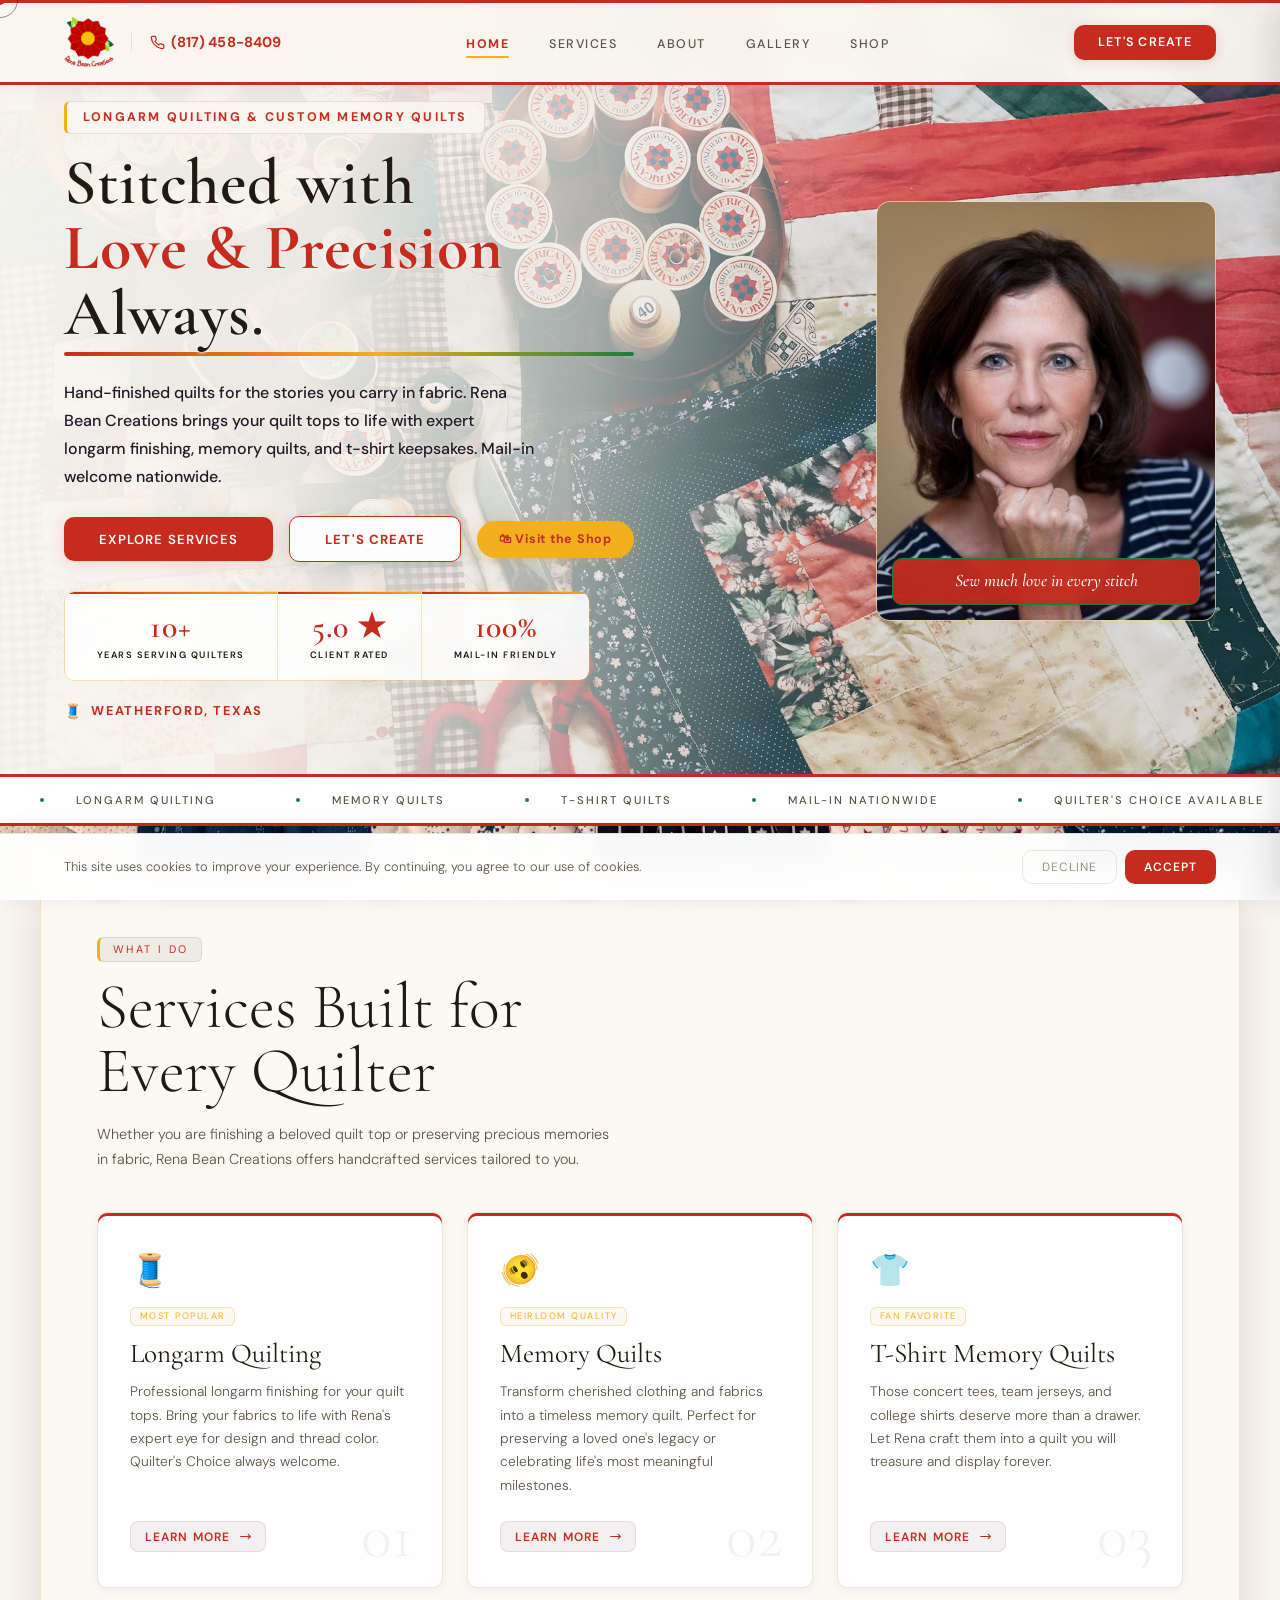
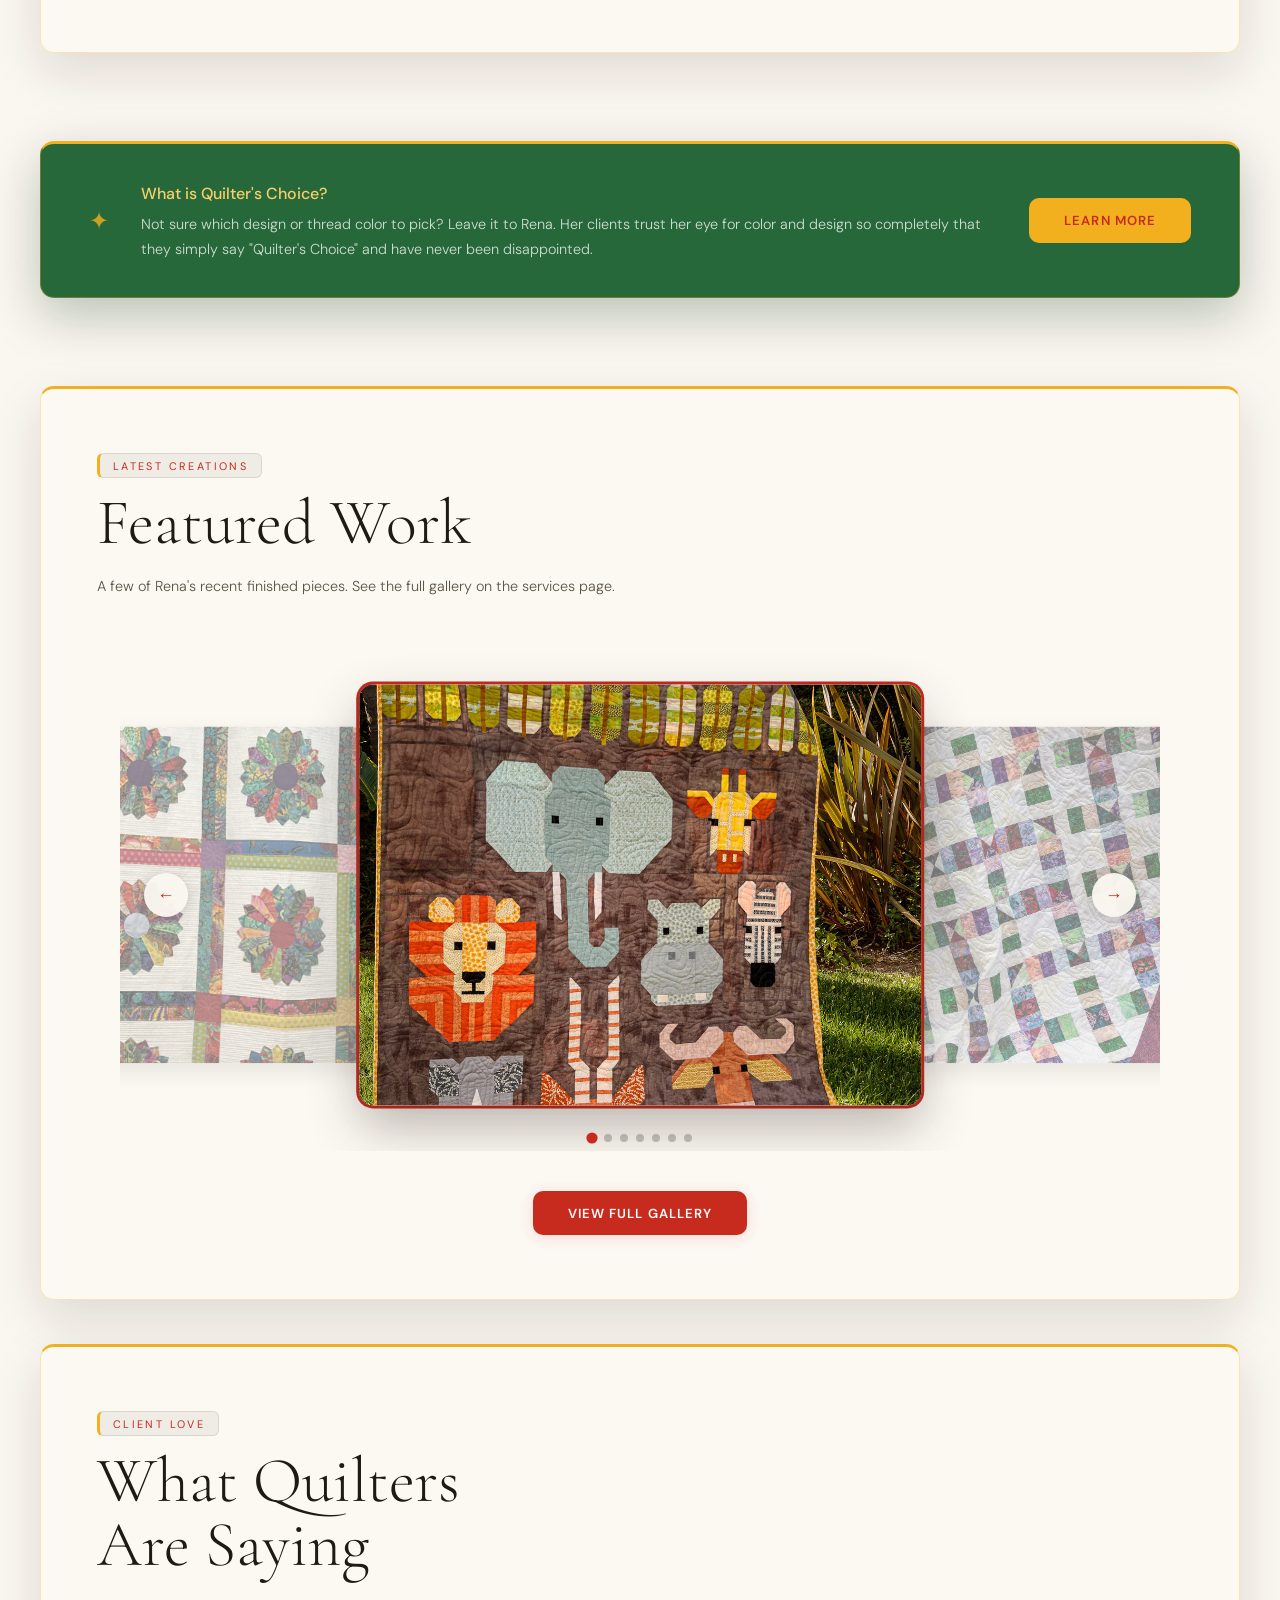
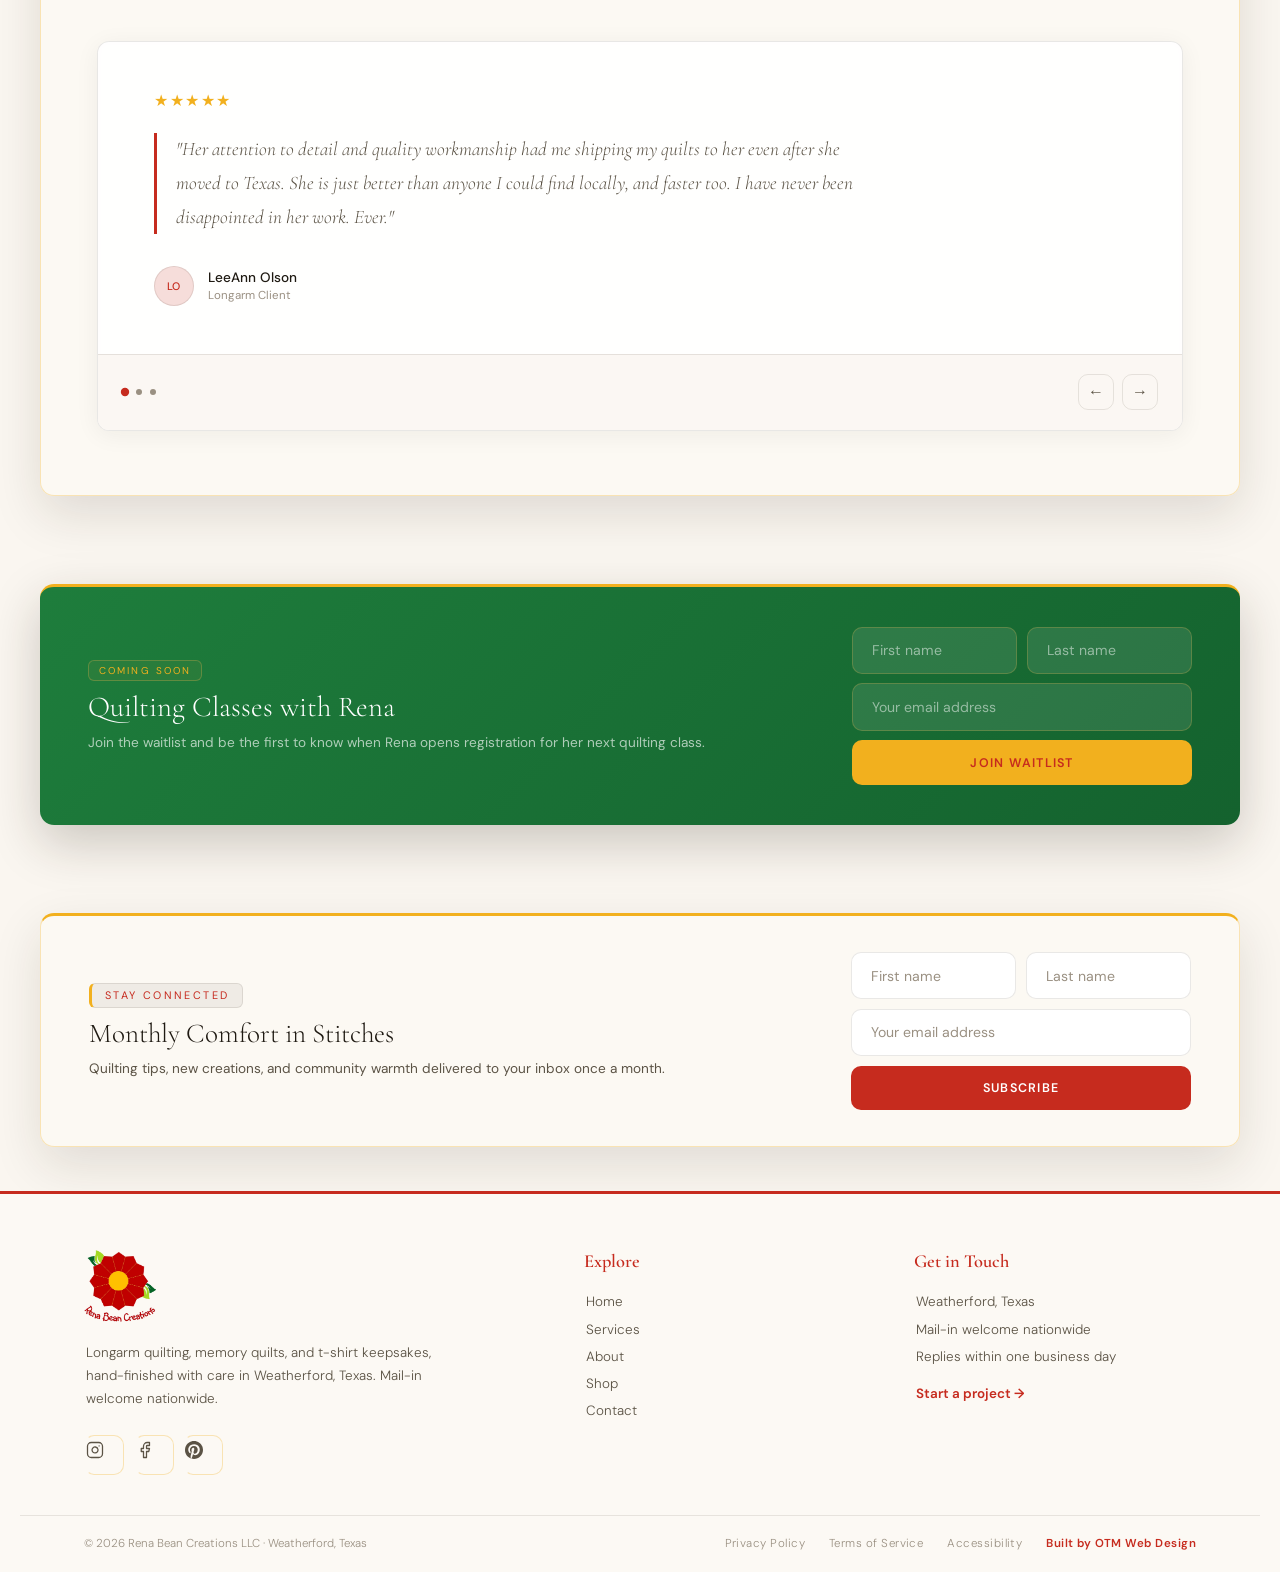
==== index.html @ 2768ef41 "added name req to forms" ====
<!DOCTYPE html>
<html lang="en">
<head>
  <meta charset="UTF-8">
  <meta name="viewport" content="width=device-width, initial-scale=1.0">
  <title>Rena Bean Creations | Longarm Quilting &amp; Memory Quilts</title>
  <meta name="description" content="Longarm quilting, memory quilts, and t-shirt keepsakes by Rena Bean Creations in Weatherford, Texas. Mail-in welcome nationwide.">
  <meta property="og:type" content="website">
  <meta property="og:site_name" content="Rena Bean Creations">
  <meta property="og:title" content="Rena Bean Creations | Longarm Quilting &amp; Memory Quilts">
  <meta property="og:description" content="Longarm quilting, memory quilts, and t-shirt keepsakes by Rena Bean Creations in Weatherford, Texas. Mail-in welcome nationwide.">
  <meta property="og:url" content="https://renabeancreations.com/">
  <meta property="og:image" content="https://renabeancreations.com/assets/og-image.jpg">
  <meta name="twitter:card" content="summary_large_image">
  <meta name="twitter:title" content="Rena Bean Creations | Longarm Quilting &amp; Memory Quilts">
  <meta name="twitter:description" content="Longarm quilting, memory quilts, and t-shirt keepsakes by Rena Bean Creations in Weatherford, Texas. Mail-in welcome nationwide.">
  <meta name="twitter:image" content="https://renabeancreations.com/assets/og-image.jpg">
  <link rel="preconnect" href="https://fonts.googleapis.com">
  <link rel="preconnect" href="https://fonts.gstatic.com" crossorigin>
  <link href="https://fonts.googleapis.com/css2?family=Cormorant+Garamond:ital,wght@0,300;0,400;0,600;1,300;1,400;1,600&family=DM+Sans:ital,opsz,wght@0,9..40,300;0,9..40,400;0,9..40,500;0,9..40,700;1,9..40,300&display=swap" rel="stylesheet">
  <link rel="stylesheet" href="style.css">
</head>
<body data-page="home">

  <div id="progress-bar"></div>
  <button id="back-top" onclick="window.scrollTo({top:0,behavior:'smooth'})">&#8593;</button>
  <div class="cursor" id="cursor"></div>
  <div class="cursor-ring" id="cursor-ring"></div>
  <a href="tel:8174588409" id="float-call" aria-label="Call Rena Bean Creations"><svg xmlns="http://www.w3.org/2000/svg" width="15" height="15" viewBox="0 0 24 24" fill="none" stroke="currentColor" stroke-width="2" stroke-linecap="round" stroke-linejoin="round"><path d="M22 16.92v3a2 2 0 0 1-2.18 2 19.79 19.79 0 0 1-8.63-3.07 19.5 19.5 0 0 1-6-6 19.79 19.79 0 0 1-3.07-8.67A2 2 0 0 1 4.11 2h3a2 2 0 0 1 2 1.72c.13.96.36 1.9.7 2.81a2 2 0 0 1-.45 2.11L8.09 9.91a16 16 0 0 0 6 6l1.27-1.27a2 2 0 0 1 2.11-.45c.91.34 1.85.57 2.81.7A2 2 0 0 1 22 16.92z"/></svg> (817) 458-8409</a>

  <div id="cookie-banner">
    <p>This site uses cookies to improve your experience. By continuing, you agree to our use of cookies.</p>
    <div class="cookie-btns">
      <button class="cookie-decline" onclick="dismissCookie()">Decline</button>
      <button class="cookie-accept" onclick="dismissCookie()">Accept</button>
    </div>
  </div>

  <!-- NAV -->
  <nav id="main-nav">
    <div class="nav-left">
      <a href="index.html" class="nav-logo">
        <img src="assets/rbc-logo.png" alt="Rena Bean Creations" class="nav-logo-img" onerror="this.style.display='none'; this.nextElementSibling.style.display='inline';">
        <span class="nav-logo-fallback" style="display:none;">Rena Bean Creations</span>
      </a>
      <a href="tel:8174588409" class="nav-phone" aria-label="Call (817) 458-8409"><svg xmlns="http://www.w3.org/2000/svg" viewBox="0 0 24 24" fill="none" stroke="currentColor" stroke-width="2" stroke-linecap="round" stroke-linejoin="round"><path d="M22 16.92v3a2 2 0 0 1-2.18 2 19.79 19.79 0 0 1-8.63-3.07 19.5 19.5 0 0 1-6-6 19.79 19.79 0 0 1-3.07-8.67A2 2 0 0 1 4.11 2h3a2 2 0 0 1 2 1.72c.13.96.36 1.9.7 2.81a2 2 0 0 1-.45 2.11L8.09 9.91a16 16 0 0 0 6 6l1.27-1.27a2 2 0 0 1 2.11-.45c.91.34 1.85.57 2.81.7A2 2 0 0 1 22 16.92z"/></svg> (817) 458-8409</a>
    </div>
    <div class="nav-location"><span class="badge-icon">&#129525;</span> Weatherford, Texas</div>
    <ul class="nav-links">
      <li><a href="index.html" data-nav="home">Home</a></li>
      <li><a href="services.html" data-nav="services">Services</a></li>
      <li><a href="about.html" data-nav="about">About</a></li>
      <li><a href="gallery.html" data-nav="gallery">Gallery</a></li>
      <li><a href="shop.html" class="nav-shop" data-nav="shop">Shop</a></li>
    </ul>
    <a href="contact.html" class="nav-cta">Let's Create</a>
    <button class="hamburger" id="hamburger" onclick="toggleMenu()" aria-label="Open menu">
      <span></span><span></span><span></span>
    </button>
  </nav>

  <!-- MOBILE MENU -->
  <div class="mobile-overlay" id="mobileOverlay" onclick="toggleMenu()"></div>
  <div class="mobile-menu" id="mobileMenu">
    <button class="mobile-menu-close" onclick="toggleMenu()">&#10005;</button>
    <div class="mobile-menu-logo"><img src="assets/rbc-logo.png" alt="Rena Bean Creations" class="mobile-menu-logo-img" onerror="this.style.display='none'; this.nextElementSibling.style.display='inline';"><span class="mobile-menu-logo-fallback" style="display:none;">Rena Bean Creations</span></div>
    <ul class="mobile-menu-links">
      <li><a href="index.html" data-nav="home">Home</a></li>
      <li><a href="services.html" data-nav="services">Services</a></li>
      <li><a href="about.html" data-nav="about">About</a></li>
      <li><a href="gallery.html" data-nav="gallery">Gallery</a></li>
      <li><a href="shop.html" data-nav="shop">Shop</a></li>
      <li><a href="contact.html" data-nav="contact">Contact</a></li>
    </ul>
    <a href="contact.html" class="mobile-menu-cta">Let's Create</a>
    <div class="mobile-menu-footer">
      <div class="footer-socials">
          <a href="https://www.instagram.com/renabeancreations/" target="_blank" rel="noopener" class="footer-social" aria-label="Instagram"><svg xmlns="http://www.w3.org/2000/svg" viewBox="0 0 24 24" fill="none" stroke="currentColor" stroke-width="1.7" stroke-linecap="round" stroke-linejoin="round"><rect x="2" y="2" width="20" height="20" rx="5" ry="5"></rect><path d="M16 11.37A4 4 0 1 1 12.63 8 4 4 0 0 1 16 11.37z"></path><line x1="17.5" y1="6.5" x2="17.51" y2="6.5"></line></svg></a>
          <a href="https://www.facebook.com/profile.php?id=100062982863708" target="_blank" rel="noopener" class="footer-social" aria-label="Facebook"><svg xmlns="http://www.w3.org/2000/svg" viewBox="0 0 24 24" fill="none" stroke="currentColor" stroke-width="1.7" stroke-linecap="round" stroke-linejoin="round"><path d="M18 2h-3a5 5 0 0 0-5 5v3H7v4h3v8h4v-8h3l1-4h-4V7a1 1 0 0 1 1-1h3z"></path></svg></a>
          <a href="https://uk.pinterest.com/rmh3694/rena-bean-creations/" target="_blank" rel="noopener" class="footer-social" aria-label="Pinterest"><svg xmlns="http://www.w3.org/2000/svg" viewBox="0 0 24 24" fill="currentColor"><path d="M12 0C5.373 0 0 5.372 0 12c0 5.084 3.163 9.426 7.627 11.174-.105-.949-.2-2.405.042-3.441.218-.937 1.407-5.965 1.407-5.965s-.359-.719-.359-1.782c0-1.668.967-2.914 2.171-2.914 1.023 0 1.518.769 1.518 1.69 0 1.029-.655 2.568-.994 3.995-.283 1.194.599 2.169 1.777 2.169 2.133 0 3.772-2.249 3.772-5.495 0-2.873-2.064-4.882-5.012-4.882-3.414 0-5.418 2.561-5.418 5.207 0 1.031.397 2.138.893 2.738a.36.36 0 0 1 .083.345c-.091.378-.293 1.193-.333 1.36-.052.22-.174.267-.402.161-1.499-.698-2.436-2.889-2.436-4.649 0-3.785 2.75-7.262 7.929-7.262 4.163 0 7.398 2.967 7.398 6.931 0 4.136-2.607 7.464-6.227 7.464-1.216 0-2.359-.632-2.75-1.378l-.748 2.853c-.271 1.043-1.002 2.35-1.492 3.146C9.57 23.812 10.763 24 12 24c6.627 0 12-5.373 12-12C24 5.372 18.627 0 12 0z"></path></svg></a>
        </div>
    </div>
  </div>

  <!-- HERO -->
  <section class="hero">
    <div class="hero-grid-bg"></div>
    <div class="hero-glow"></div>
    <div class="hero-bg-text">RBC</div>
    <div class="hero-content">
      <div class="hero-eyebrow">Longarm Quilting &amp; <br class="eyebrow-break">Custom Memory Quilts</div>
      <h1 class="hero-title">
        Stitched with<br>
        <span class="plum">Love &amp; Precision</span><br>
        Always.<span class="hero-accent"></span>
      </h1>
      <p class="hero-sub">
        Hand-finished quilts for the stories you carry in fabric.
        Rena Bean Creations brings your quilt tops to life with expert longarm finishing,
        memory quilts, and t-shirt keepsakes. Mail-in welcome nationwide.
      </p>
      <div class="hero-actions">
        <a href="services.html" class="btn-primary">Explore Services</a>
        <a href="contact.html" class="btn-ghost">Let's Create</a>
        <a href="shop.html" class="btn-shop-pill">&#128717; Visit the Shop</a>
      </div>
      <div class="hero-stats">
        <div class="stat-item">
          <div class="stat-num">10+</div>
          <div class="stat-label">Years Serving Quilters</div>
        </div>
        <div class="stat-item">
          <div class="stat-num">5.0 &#9733;</div>
          <div class="stat-label">Client Rated</div>
        </div>
        <div class="stat-item">
          <div class="stat-num">100%</div>
          <div class="stat-label">Mail-In Friendly</div>
        </div>
      </div>
      <div class="hero-location"><span class="badge-icon">&#129525;</span> Weatherford, Texas</div>
    </div>
    <div class="hero-image-wrap">
      <div class="hero-image-frame">
        <img src="assets/rena-headshot.jpg" alt="Rena Hernandez" class="hero-headshot" onerror="this.parentElement.classList.add('no-photo')">
      </div>
      <div class="hero-quote">Sew much love in every stitch</div>
    </div>
  </section>

  <!-- MARQUEE -->
  <div class="marquee-strip">
    <div class="marquee-track">
      <div class="marquee-item"><span class="marquee-dot"></span>Longarm Quilting</div>
      <div class="marquee-item"><span class="marquee-dot"></span>Memory Quilts</div>
      <div class="marquee-item"><span class="marquee-dot"></span>T-Shirt Quilts</div>
      <div class="marquee-item"><span class="marquee-dot"></span>Mail-In Nationwide</div>
      <div class="marquee-item"><span class="marquee-dot"></span>Quilter's Choice Available</div>
      <div class="marquee-item"><span class="marquee-dot"></span>Fast Turnaround</div>
      <div class="marquee-item"><span class="marquee-dot"></span>Trim and Bind-Ready</div>
      <div class="marquee-item"><span class="marquee-dot"></span>Weatherford, Texas</div>
      <div class="marquee-item"><span class="marquee-dot"></span>Longarm Quilting</div>
      <div class="marquee-item"><span class="marquee-dot"></span>Memory Quilts</div>
      <div class="marquee-item"><span class="marquee-dot"></span>T-Shirt Quilts</div>
      <div class="marquee-item"><span class="marquee-dot"></span>Mail-In Nationwide</div>
      <div class="marquee-item"><span class="marquee-dot"></span>Quilter's Choice Available</div>
      <div class="marquee-item"><span class="marquee-dot"></span>Fast Turnaround</div>
      <div class="marquee-item"><span class="marquee-dot"></span>Trim and Bind-Ready</div>
      <div class="marquee-item"><span class="marquee-dot"></span>Weatherford, Texas</div>
    </div>
  </div>

  <!-- SERVICES PREVIEW -->
  <section id="services">
    <div class="section-label reveal">What I Do</div>
    <h2 class="section-title reveal reveal-delay-1">Services Built for<br>Every Quilter</h2>
    <p class="section-sub reveal reveal-delay-2">Whether you are finishing a beloved quilt top or preserving precious memories in fabric, Rena Bean Creations offers handcrafted services tailored to you.</p>

    <div class="services-grid">
      <div class="service-item reveal">
        <div class="service-icon">&#129525;</div>
        <div class="service-tag">Most Popular</div>
        <h3>Longarm Quilting</h3>
        <p>Professional longarm finishing for your quilt tops. Bring your fabrics to life with Rena's expert eye for design and thread color. Quilter's Choice always welcome.</p>
        <a href="services.html" class="work-link">Learn More
          <svg fill="none" viewBox="0 0 24 24" stroke="currentColor" stroke-width="2"><path stroke-linecap="round" stroke-linejoin="round" d="M17 8l4 4m0 0l-4 4m4-4H3"/></svg>
        </a>
        <div class="service-card-number">01</div>
      </div>
      <div class="service-item reveal reveal-delay-1">
        <div class="service-icon">&#129768;</div>
        <div class="service-tag">Heirloom Quality</div>
        <h3>Memory Quilts</h3>
        <p>Transform cherished clothing and fabrics into a timeless memory quilt. Perfect for preserving a loved one's legacy or celebrating life's most meaningful milestones.</p>
        <a href="services.html" class="work-link">Learn More
          <svg fill="none" viewBox="0 0 24 24" stroke="currentColor" stroke-width="2"><path stroke-linecap="round" stroke-linejoin="round" d="M17 8l4 4m0 0l-4 4m4-4H3"/></svg>
        </a>
        <div class="service-card-number">02</div>
      </div>
      <div class="service-item reveal reveal-delay-2">
        <div class="service-icon">&#128085;</div>
        <div class="service-tag">Fan Favorite</div>
        <h3>T-Shirt Memory Quilts</h3>
        <p>Those concert tees, team jerseys, and college shirts deserve more than a drawer. Let Rena craft them into a quilt you will treasure and display forever.</p>
        <a href="services.html" class="work-link">Learn More
          <svg fill="none" viewBox="0 0 24 24" stroke="currentColor" stroke-width="2"><path stroke-linecap="round" stroke-linejoin="round" d="M17 8l4 4m0 0l-4 4m4-4H3"/></svg>
        </a>
        <div class="service-card-number">03</div>
      </div>
    </div>
  </section>

  <!-- QUILTER'S CHOICE CALLOUT -->
  <div class="callout-strip reveal">
    <div class="callout-inner">
      <div class="callout-icon">&#10022;</div>
      <div class="callout-text">
        <strong>What is Quilter's Choice?</strong>
        Not sure which design or thread color to pick? Leave it to Rena. Her clients trust her eye for color and design so completely that they simply say "Quilter's Choice" and have never been disappointed.
      </div>
      <a href="services.html" class="btn-primary">Learn More</a>
    </div>
  </div>

  <!-- FEATURED WORK CAROUSEL -->
  <section id="work">
    <div class="section-label reveal">Latest Creations</div>
    <h2 class="section-title reveal reveal-delay-1">Featured Work</h2>
    <p class="section-sub reveal reveal-delay-2">A few of Rena's recent finished pieces. See the full gallery on the services page.</p>

    <div class="feature-carousel reveal reveal-delay-2">
      <div class="feature-track" id="featureTrack">
        <div class="feature-slide"><img src="assets/featured-1.jpg" alt="Rena Bean Creations quilt" onerror="this.parentElement.classList.add('no-img')"></div>
        <div class="feature-slide"><img src="assets/featured-2.jpg" alt="Rena Bean Creations quilt" onerror="this.parentElement.classList.add('no-img')"></div>
        <div class="feature-slide"><img src="assets/featured-3.jpg" alt="Rena Bean Creations quilt" onerror="this.parentElement.classList.add('no-img')"></div>
        <div class="feature-slide"><img src="assets/featured-4.jpg" alt="Rena Bean Creations quilt" onerror="this.parentElement.classList.add('no-img')"></div>
        <div class="feature-slide"><img src="assets/featured-5.jpg" alt="Rena Bean Creations quilt" onerror="this.parentElement.classList.add('no-img')"></div>
        <div class="feature-slide"><img src="assets/featured-6.jpg" alt="Rena Bean Creations quilt" onerror="this.parentElement.classList.add('no-img')"></div>
        <div class="feature-slide"><img src="assets/featured-7.jpg" alt="Rena Bean Creations quilt" onerror="this.parentElement.classList.add('no-img')"></div>
      </div>
      <button class="feature-btn feature-prev" onclick="featurePrev()" aria-label="Previous">&#8592;</button>
      <button class="feature-btn feature-next" onclick="featureNext()" aria-label="Next">&#8594;</button>
      <div class="feature-dots" id="featureDots"></div>
    </div>

    <div class="featured-cta reveal">
      <a href="gallery.html" class="btn-primary">View Full Gallery</a>
    </div>
  </section>

  <!-- REVIEWS -->
  <section id="reviews" class="reviews-section">
    <div class="section-label reveal">Client Love</div>
    <h2 class="section-title reveal reveal-delay-1">What Quilters<br>Are Saying</h2>

    <div class="carousel-wrap reveal">
      <div class="carousel-track" id="carouselTrack">
        <div class="testimonial-card">
          <div class="stars">&#9733;&#9733;&#9733;&#9733;&#9733;</div>
          <blockquote>"Her attention to detail and quality workmanship had me shipping my quilts to her even after she moved to Texas. She is just better than anyone I could find locally, and faster too. I have never been disappointed in her work. Ever."</blockquote>
          <div class="testimonial-author">
            <div class="author-avatar">LO</div>
            <div>
              <div class="author-name">LeeAnn Olson</div>
              <div class="author-detail">Longarm Client</div>
            </div>
          </div>
        </div>
        <div class="testimonial-card">
          <div class="stars">&#9733;&#9733;&#9733;&#9733;&#9733;</div>
          <blockquote>"I have been using Rena Bean Creations for almost three years. Every quilt, wall hanging, and table runner has turned out beautiful. I always choose Quilter's Choice and have never once been disappointed with the result."</blockquote>
          <div class="testimonial-author">
            <div class="author-avatar">CS</div>
            <div>
              <div class="author-name">Carrie Suggett</div>
              <div class="author-detail">Longarm Client, 3 Years</div>
            </div>
          </div>
        </div>
        <div class="testimonial-card">
          <div class="stars">&#9733;&#9733;&#9733;&#9733;&#9733;</div>
          <blockquote>"Rena's talent is out of this world. You can tell she took her time and paid attention to every detail of my beautiful quilt. Gorgeous work and worth every single penny."</blockquote>
          <div class="testimonial-author">
            <div class="author-avatar">RC</div>
            <div>
              <div class="author-name">Rachel Casamassa</div>
              <div class="author-detail">Memory Quilt Client</div>
            </div>
          </div>
        </div>
      </div>
      <div class="carousel-controls">
        <div class="carousel-dots" id="carouselDots">
          <button class="carousel-dot active" onclick="goTo(0)"></button>
          <button class="carousel-dot" onclick="goTo(1)"></button>
          <button class="carousel-dot" onclick="goTo(2)"></button>
        </div>
        <div class="carousel-btns">
          <button class="carousel-btn" onclick="carouselPrev()">&#8592;</button>
          <button class="carousel-btn" onclick="carouselNext()">&#8594;</button>
        </div>
      </div>
    </div>
  </section>

  <!-- CLASS WAITLIST -->
  <div class="waitlist-strip reveal">
    <div class="waitlist-inner">
      <div class="waitlist-content">
        <div class="waitlist-label">Coming Soon</div>
        <h3>Quilting Classes with Rena</h3>
        <p>Join the waitlist and be the first to know when Rena opens registration for her next quilting class.</p>
      </div>
      <form class="signup-form waitlist-form" id="waitlistForm" action="https://formspree.io/f/xykakgzj" method="POST" onsubmit="submitWaitlist(event)">
        <div class="signup-row">
          <input type="text" name="first_name" placeholder="First name" required>
          <input type="text" name="last_name" placeholder="Last name" required>
        </div>
        <input type="email" name="email" placeholder="Your email address" required>
        <input type="hidden" name="_subject" value="New class waitlist signup from Rena Bean Creations site">
        <input type="hidden" name="signup_type" value="Class Waitlist">
        <button type="submit">Join Waitlist</button>
      </form>
    </div>
  </div>

  <!-- NEWSLETTER -->
  <div class="newsletter-strip reveal">
    <div class="newsletter-inner">
      <div class="newsletter-content">
        <div class="section-label" style="margin-bottom:0.6rem;">Stay Connected</div>
        <h3>Monthly Comfort in Stitches</h3>
        <p>Quilting tips, new creations, and community warmth delivered to your inbox once a month.</p>
      </div>
      <form class="signup-form newsletter-form" id="newsletterForm" action="https://formspree.io/f/mdavebrn" method="POST" onsubmit="submitNewsletter(event)">
        <div class="signup-row">
          <input type="text" name="first_name" placeholder="First name" required>
          <input type="text" name="last_name" placeholder="Last name" required>
        </div>
        <input type="email" name="email" placeholder="Your email address" required>
        <input type="hidden" name="_subject" value="New newsletter signup from Rena Bean Creations site">
        <input type="hidden" name="signup_type" value="Newsletter">
        <button type="submit">Subscribe</button>
      </form>
    </div>
  </div>

  <!-- FOOTER -->
  <footer>
    <div class="footer-top">
      <div class="footer-col footer-brand">
        <div class="footer-logo"><img src="assets/rbc-logo.png" alt="Rena Bean Creations" class="footer-logo-img" onerror="this.style.display='none'; this.nextElementSibling.style.display='inline';"><span class="footer-logo-fallback" style="display:none;">Rena Bean Creations</span></div>
        <p class="footer-tagline">Longarm quilting, memory quilts, and t-shirt keepsakes, hand-finished with care in Weatherford, Texas. Mail-in welcome nationwide.</p>
        <div class="footer-socials">
          <a href="https://www.instagram.com/renabeancreations/" target="_blank" rel="noopener" class="footer-social" aria-label="Instagram"><svg xmlns="http://www.w3.org/2000/svg" viewBox="0 0 24 24" fill="none" stroke="currentColor" stroke-width="1.7" stroke-linecap="round" stroke-linejoin="round"><rect x="2" y="2" width="20" height="20" rx="5" ry="5"></rect><path d="M16 11.37A4 4 0 1 1 12.63 8 4 4 0 0 1 16 11.37z"></path><line x1="17.5" y1="6.5" x2="17.51" y2="6.5"></line></svg></a>
          <a href="https://www.facebook.com/profile.php?id=100062982863708" target="_blank" rel="noopener" class="footer-social" aria-label="Facebook"><svg xmlns="http://www.w3.org/2000/svg" viewBox="0 0 24 24" fill="none" stroke="currentColor" stroke-width="1.7" stroke-linecap="round" stroke-linejoin="round"><path d="M18 2h-3a5 5 0 0 0-5 5v3H7v4h3v8h4v-8h3l1-4h-4V7a1 1 0 0 1 1-1h3z"></path></svg></a>
          <a href="https://uk.pinterest.com/rmh3694/rena-bean-creations/" target="_blank" rel="noopener" class="footer-social" aria-label="Pinterest"><svg xmlns="http://www.w3.org/2000/svg" viewBox="0 0 24 24" fill="currentColor"><path d="M12 0C5.373 0 0 5.372 0 12c0 5.084 3.163 9.426 7.627 11.174-.105-.949-.2-2.405.042-3.441.218-.937 1.407-5.965 1.407-5.965s-.359-.719-.359-1.782c0-1.668.967-2.914 2.171-2.914 1.023 0 1.518.769 1.518 1.69 0 1.029-.655 2.568-.994 3.995-.283 1.194.599 2.169 1.777 2.169 2.133 0 3.772-2.249 3.772-5.495 0-2.873-2.064-4.882-5.012-4.882-3.414 0-5.418 2.561-5.418 5.207 0 1.031.397 2.138.893 2.738a.36.36 0 0 1 .083.345c-.091.378-.293 1.193-.333 1.36-.052.22-.174.267-.402.161-1.499-.698-2.436-2.889-2.436-4.649 0-3.785 2.75-7.262 7.929-7.262 4.163 0 7.398 2.967 7.398 6.931 0 4.136-2.607 7.464-6.227 7.464-1.216 0-2.359-.632-2.75-1.378l-.748 2.853c-.271 1.043-1.002 2.35-1.492 3.146C9.57 23.812 10.763 24 12 24c6.627 0 12-5.373 12-12C24 5.372 18.627 0 12 0z"></path></svg></a>
        </div>
      </div>
      <div class="footer-col">
        <h4>Explore</h4>
        <a href="index.html">Home</a>
        <a href="services.html">Services</a>
        <a href="about.html">About</a>
        <a href="shop.html">Shop</a>
        <a href="contact.html">Contact</a>
      </div>
      <div class="footer-col">
        <h4>Get in Touch</h4>
        <p>Weatherford, Texas</p>
        <p>Mail-in welcome nationwide</p>
        <p>Replies within one business day</p>
        <a href="contact.html" class="footer-cta-link">Start a project &#8594;</a>
      </div>
    </div>
    <div class="footer-bottom">
      <span>&#169; 2026 Rena Bean Creations LLC &middot; Weatherford, Texas</span>
      <span class="footer-bottom-links">
        <a href="privacy.html">Privacy Policy</a>
        <a href="terms.html">Terms of Service</a>
        <a href="accessibility.html">Accessibility</a>
        <a href="https://otm-designs.com" target="_blank" rel="noopener">Built by OTM Web Design</a>
      </span>
    </div>
  </footer>

  <script src="script.js"></script>
</body>
</html>
---- style.css ----
:root {
  /* Brand palette: red (primary), yellow (accent pop), green + lime (leaf) */
  --red:         #C62B1E;
  --red-light:   #DC3A2A;
  --red-dim:     #B0392C;
  --red-glow:    rgba(198,43,30,0.16);
  --yellow:      #F2B01E;
  --yellow-light:#F8D06A;
  --yellow-dim:  rgba(242,176,30,0.3);
  --green:       #1E7D3C;
  --green-light: #84C341;
  --green-glow:  rgba(30,125,60,0.16);
  --cream:       #FAF6F0;
  --warm-white:  #FFFFFF;
  --border:      rgba(40,30,18,0.1);
  --border-gold: rgba(242,176,30,0.3);
  --text:        #1F1A12;
  --text-muted:  #5B5345;
  --text-dim:    #9A9082;
}

*, *::before, *::after { box-sizing: border-box; margin: 0; padding: 0; }

html { scroll-behavior: smooth; }

/* LOCKED BODY BACKGROUND */
body {
  font-family: 'DM Sans', sans-serif;
  background: var(--cream);
  color: var(--text);
  overflow-x: hidden;
  cursor: none;
  position: relative;
}
body::before {
  content: '';
  position: fixed;
  inset: 0;
  background: var(--cream) url('assets/bg-light.jpg') center center / cover no-repeat;
  filter: brightness(1);
  z-index: -1;
  pointer-events: none;
}

h1, h2, h3 { text-wrap: balance; }

/* CUSTOM CURSOR */
.cursor {
  position: fixed; width: 10px; height: 10px;
  background: var(--red); border-radius: 50%;
  pointer-events: none; z-index: 9999;
  transform: translate(-50%, -50%);
  transition: transform 0.1s, width 0.2s, height 0.2s, opacity 0.2s;
}
.cursor-ring {
  position: fixed; width: 36px; height: 36px;
  border: 1.5px solid rgba(40,30,18,0.5); border-radius: 50%;
  pointer-events: none; z-index: 9998;
  transform: translate(-50%, -50%);
  transition: transform 0.12s ease-out, width 0.25s, height 0.25s, opacity 0.2s;
}

/* NAV */
nav {
  position: fixed; top: 0; left: 0; right: 0; z-index: 100;
  display: flex; align-items: center; justify-content: space-between;
  padding: 0.9rem 4rem;
  background: rgba(250,246,240,0.96);
  backdrop-filter: blur(14px);
  -webkit-backdrop-filter: blur(14px);
  border-top: 3px solid var(--red);
  border-bottom: 3px solid var(--red);
  transition: padding 0.3s;
  box-shadow: 0 1px 24px rgba(40,30,18,0.06);
}
.nav-logo { display: flex; align-items: center; text-decoration: none; }
.nav-logo-img { height: 50px; width: auto; display: block; }
.nav-logo-fallback { font-family: 'Cormorant Garamond', serif; font-size: 1.4rem; font-weight: 700; letter-spacing: 0.02em; color: var(--red); }
.nav-left { display: flex; align-items: center; gap: 1.1rem; }
.nav-phone { display: inline-flex; align-items: center; gap: 0.4rem; color: var(--red); text-decoration: none; font-size: 0.9rem; font-weight: 700; letter-spacing: 0.01em; white-space: nowrap; border-left: 1px solid var(--border); padding-left: 1.1rem; transition: color 0.2s; }
.nav-phone svg { width: 15px; height: 15px; flex-shrink: 0; }
.nav-phone:hover { color: var(--green); }
.nav-location { display: none; }
.nav-links { display: flex; gap: 2.5rem; list-style: none; }
.nav-links a {
  font-size: 0.78rem; letter-spacing: 0.12em; text-transform: uppercase;
  color: var(--text-muted); text-decoration: none;
  transition: color 0.2s; font-weight: 500; position: relative;
}
.nav-links a::after {
  content: ''; position: absolute; left: 0; right: 0; bottom: -6px;
  height: 2px; background: var(--red); border-radius: 2px;
  transform: scaleX(0); transform-origin: left; transition: transform 0.25s ease;
}
.nav-links a:hover { color: var(--red); }
.nav-links a:hover::after { transform: scaleX(1); }
.nav-links a.is-active { color: var(--red); font-weight: 700; }
.nav-links a.is-active::after { background: var(--yellow); transform: scaleX(1); }
.nav-cta {
  background: var(--red); color: #fff;
  padding: 0.6rem 1.5rem; border-radius: 10px;
  font-size: 0.78rem; font-weight: 600; letter-spacing: 0.1em; text-transform: uppercase;
  text-decoration: none; transition: background 0.2s, transform 0.15s;
  box-shadow: 0 2px 12px var(--red-glow);
}
.nav-cta:hover { background: var(--red-light); transform: translateY(-1px); }

/* SCROLL PROGRESS BAR */
#progress-bar {
  position: fixed; top: 0; left: 0; z-index: 200;
  height: 3px; width: 0%;
  background: linear-gradient(90deg, var(--red), var(--yellow));
  transition: width 0.1s linear;
}

/* BACK TO TOP */
#back-top {
  position: fixed; bottom: 2rem; right: 2rem; z-index: 100;
  width: 44px; height: 44px;
  background: var(--red); border: none; border-radius: 12px;
  color: #fff; font-size: 1.1rem; cursor: none;
  display: flex; align-items: center; justify-content: center;
  opacity: 0; transform: translateY(12px);
  transition: opacity 0.3s, transform 0.3s, background 0.2s;
  pointer-events: none; box-shadow: 0 2px 16px var(--red-glow);
}
#back-top.visible { opacity: 1; transform: translateY(0); pointer-events: auto; }
#back-top:hover { background: var(--red-light); }

/* FLOATING CTA */
#float-call {
  position: fixed; bottom: 2rem; left: 2rem; z-index: 100;
  display: flex; align-items: center; gap: 0.55rem;
  background: var(--green); color: #fff;
  padding: 0.75rem 1.35rem; border-radius: 12px;
  font-size: 0.85rem; font-weight: 700; letter-spacing: 0.01em;
  text-decoration: none; cursor: none;
  opacity: 0; transform: translateY(12px);
  transition: opacity 0.3s, transform 0.3s, background 0.2s;
  pointer-events: none; box-shadow: 0 4px 18px rgba(20,60,30,0.3);
}
#float-call.visible { opacity: 1; transform: translateY(0); pointer-events: auto; }
#float-call:hover { background: #166130; }
#float-call svg { flex-shrink: 0; }
@keyframes blink { 0%,100%{opacity:1} 50%{opacity:0} }

/* HERO (HOME) -- background bleeds fully through, no haze, no grid */
.hero {
  min-height: 86vh;
  display: flex; align-items: center; justify-content: space-between;
  padding: 6rem 4rem 3rem;
  position: relative; overflow: hidden;
  background: var(--cream); background-size: cover; background-position: center;
  gap: 4rem;
}
.hero::after {
  content: ''; position: absolute; inset: 0; z-index: 1; pointer-events: none;
  background: linear-gradient(100deg, rgba(250,246,240,0.97) 0%, rgba(250,246,240,0.93) 26%, rgba(250,246,240,0.62) 46%, rgba(250,246,240,0.12) 64%, rgba(250,246,240,0) 76%);
}
.hero-content { position: relative; z-index: 2; max-width: 580px; flex-shrink: 0; }
.hero-eyebrow {
  display: inline-block; text-align: center; line-height: 1.45;
  font-size: 0.78rem; letter-spacing: 0.18em; text-transform: uppercase;
  color: var(--red); margin-bottom: 1rem; font-weight: 700;
  background: rgba(250,246,240,0.92);
  border: 1px solid var(--border); border-left: 3px solid var(--yellow);
  padding: 0.4rem 1rem; border-radius: 6px; width: fit-content;
}
.eyebrow-break { display: none; }
.hero-title {
  font-family: 'Cormorant Garamond', serif;
  font-size: clamp(2.8rem, 5vw, 4.4rem);
  line-height: 1.02; letter-spacing: 0.01em;
  margin-bottom: 1.4rem; font-weight: 600; color: var(--text);
  text-shadow: 0 1px 3px rgba(250,246,240,0.95);
}
.hero-title .outline { -webkit-text-stroke: 2px rgba(40,30,18,0.85); color: transparent; font-style: italic; }
.hero-title .plum { color: var(--red); position: relative; display: inline-block; font-weight: 700; }
.hero-accent {
  display: block; height: 4px; width: 0%;
  background: linear-gradient(90deg, var(--red) 0%, var(--yellow) 55%, var(--green) 100%);
  margin-top: 0.1em; border-radius: 10px;
  animation: accentGrow 1.2s cubic-bezier(0.22,1,0.36,1) 0.4s forwards;
}
@keyframes accentGrow { from { width: 0%; } to { width: 100%; } }
.hero-sub {
  font-size: 1rem; line-height: 1.75; color: #221826;
  max-width: 480px; margin-bottom: 1.6rem; font-weight: 500;
  text-wrap: pretty; text-shadow: 0 1px 4px rgba(250,246,240,0.9);
}
.hero-actions { display: flex; gap: 1rem; align-items: center; flex-wrap: wrap; margin-bottom: 1.8rem; }

/* BUTTONS -- rounded */
.btn-primary {
  background: var(--red); color: #fff;
  padding: 0.85rem 2.2rem; border-radius: 10px;
  font-size: 0.82rem; font-weight: 600; letter-spacing: 0.08em; text-transform: uppercase;
  text-decoration: none; border: none; cursor: none;
  transition: background 0.2s, transform 0.15s; display: inline-block;
  box-shadow: 0 2px 16px var(--red-glow);
}
.btn-primary:hover { background: var(--red-light); transform: translateY(-2px); }
.btn-shop-pill {
  display: inline-flex; align-items: center; gap: 0.4rem;
  background: var(--yellow); border: 1px solid var(--yellow);
  color: var(--red); padding: 0.6rem 1.3rem; border-radius: 999px;
  font-size: 0.78rem; font-weight: 700; letter-spacing: 0.06em;
  text-decoration: none; transition: background 0.2s, transform 0.15s; white-space: nowrap;
  box-shadow: 0 2px 14px rgba(201,168,76,0.4);
}
.btn-shop-pill:hover { background: var(--yellow-light); transform: translateY(-2px); }
.btn-ghost {
  color: var(--red); padding: 0.85rem 2.2rem; border-radius: 10px;
  font-size: 0.82rem; font-weight: 700; letter-spacing: 0.08em; text-transform: uppercase;
  text-decoration: none; border: 1px solid var(--red);
  transition: color 0.2s, border-color 0.2s, background 0.2s, transform 0.15s;
  display: inline-block; background: rgba(255,255,255,0.95);
  box-shadow: 0 2px 14px rgba(40,30,18,0.12);
}
.btn-ghost:hover { color: #fff; background: var(--red); border-color: var(--red); transform: translateY(-2px); }

/* HERO STATS */
.hero-stats { display: flex; gap: 0; border: 1px solid var(--border-gold); border-radius: 10px; overflow: hidden; width: fit-content; }
.stat-item {
  padding: 1.2rem 2rem; background: rgba(255,255,255,0.88); text-align: center;
  border-right: 1px solid var(--border-gold); position: relative; backdrop-filter: blur(4px);
}
.stat-item::before { content: ''; position: absolute; top: 0; left: 0; right: 0; height: 2px; background: linear-gradient(90deg, var(--red), var(--yellow)); }
.stat-item:last-child { border-right: none; }
.stat-num { font-family: 'Cormorant Garamond', serif; font-size: 2rem; font-weight: 600; color: var(--red); line-height: 1; letter-spacing: 0.02em; }
.stat-label { font-size: 0.58rem; letter-spacing: 0.16em; text-transform: uppercase; color: var(--text); margin-top: 0.35rem; font-weight: 600; }
.hero-location { display: inline-flex; align-items: center; gap: 0.45rem; margin-top: 1.3rem; font-size: 0.8rem; letter-spacing: 0.14em; text-transform: uppercase; color: var(--red); font-weight: 700; text-shadow: 0 1px 4px rgba(250,246,240,0.9); }

/* HERO IMAGE */
.hero-image-wrap { position: relative; z-index: 2; flex-shrink: 0; }
.hero-image-frame {
  width: 340px; height: 420px; position: relative;
  border: 1px solid var(--border-gold); background: rgba(255,255,255,0.6);
  overflow: hidden; border-radius: 14px;
}
.hero-image-frame::before { content: ''; position: absolute; top: 12px; left: 12px; right: -12px; bottom: -12px; border: 1px solid var(--border-gold); border-radius: 14px; z-index: -1; }
.hero-headshot { width: 100%; height: 100%; object-fit: cover; object-position: top; display: block; }
.hero-image-frame.no-photo { display: flex; align-items: center; justify-content: center; flex-direction: column; gap: 0.5rem; color: var(--text-dim); font-size: 0.8rem; letter-spacing: 0.1em; text-transform: uppercase; }
.hero-image-badge {
  position: absolute; bottom: 1.5rem; left: 50%; transform: translateX(-50%);
  background: rgba(150,33,24,0.94); backdrop-filter: blur(8px); color: #fff;
  padding: 0.5rem 1rem; border-radius: 8px; display: flex; align-items: center; gap: 0.5rem;
  font-size: 0.72rem; letter-spacing: 0.1em; text-transform: uppercase; white-space: nowrap;
  border: 1px solid rgba(242,176,30,0.5);
}
.badge-icon { font-size: 0.9rem; }
.hero-quote {
  position: absolute; left: 1rem; right: 1rem; bottom: 1rem;
  background: rgba(198,43,30,0.92);
  backdrop-filter: blur(6px); -webkit-backdrop-filter: blur(6px);
  border: 1.5px solid var(--green); border-radius: 10px;
  padding: 0.7rem 1rem; text-align: center;
  font-family: 'Cormorant Garamond', serif; font-style: italic; font-weight: 500;
  font-size: 1.1rem; line-height: 1.3; color: #fff;
  box-shadow: 0 6px 18px rgba(120,28,20,0.3);
}

/* PAGE HERO -- plum bottom border, background bleeds through */
.page-hero {
  min-height: 48vh;
  display: flex; align-items: flex-end;
  padding: 8rem 4rem 4rem;
  position: relative; overflow: hidden;
  background: var(--cream); background-size: cover; background-position: center;
  border-bottom: 3px solid var(--red);
}
.page-hero::after {
  content: ''; position: absolute; inset: 0; z-index: 1; pointer-events: none;
  background: linear-gradient(88deg, rgba(250,246,240,0.96) 0%, rgba(250,246,240,0.9) 32%, rgba(250,246,240,0.55) 54%, rgba(250,246,240,0.12) 72%, rgba(250,246,240,0) 82%);
}
.page-hero-content { position: relative; z-index: 2; max-width: 720px; }
.page-hero-content .section-label { margin-bottom: 1rem; background: rgba(250,246,240,0.92); border-radius: 6px; }
.page-hero-title {
  font-family: 'Cormorant Garamond', serif;
  font-size: clamp(3rem, 6vw, 5rem); font-weight: 600; line-height: 1.04;
  color: var(--text); margin-bottom: 1.2rem;
  text-shadow: 0 1px 3px rgba(250,246,240,0.95);
}
.page-hero-title em { font-style: italic; color: var(--red); }
.page-hero-sub {
  font-size: 1rem; line-height: 1.75; color: #221826; font-weight: 500;
  max-width: 540px; text-wrap: pretty; text-shadow: 0 1px 4px rgba(250,246,240,0.9);
}

/* HERO-TO-CONTENT TAB on first frame */
.has-tab { position: relative; }
.has-tab::after {
  content: ''; position: absolute; top: -3px; left: 50%; transform: translateX(-50%);
  width: 90px; height: 3px; background: var(--yellow); border-radius: 0 0 6px 6px;
  box-shadow: 0 2px 10px rgba(201,168,76,0.5); z-index: 2;
}

/* hide legacy decorative hero layers (watermark letters, grid, glow) */
.hero-grid-bg, .hero-glow, .hero-bg-text,
.page-hero-grid, .page-hero-bg-text { display: none !important; }

/* PER-PAGE HERO BACKGROUNDS */
body[data-page="home"]     .hero      { background-image: url('assets/hero-home.jpg'); }
body[data-page="services"] .page-hero { background-image: url('assets/hero-services.jpg'); }
body[data-page="about"]    .page-hero { background-image: url('assets/hero-about.jpg'); }
body[data-page="contact"]  .page-hero { background-image: url('assets/hero-contact.jpg'); }
body[data-page="shop"]     .page-hero { background-image: url('assets/hero-shop.jpg'); }

/* MARQUEE -- plum borders */
.marquee-strip {
  border-top: 3px solid var(--red);
  border-bottom: 3px solid var(--red);
  overflow: hidden; padding: 1rem 0; background: #fff; isolation: isolate;
}
.marquee-track { display: flex; gap: 0; width: max-content; animation: marquee 24s linear infinite; will-change: transform; }
.marquee-item { display: flex; align-items: center; gap: 2rem; padding: 0 2.5rem; font-size: 0.7rem; letter-spacing: 0.18em; text-transform: uppercase; color: var(--text-muted); white-space: nowrap; font-weight: 500; }
.marquee-dot { width: 4px; height: 4px; border-radius: 50%; background: var(--green); flex-shrink: 0; }
@keyframes marquee { from { transform: translateX(0); } to { transform: translateX(-50%); } }

/* SECTION FRAMES */
section { padding: 0; }
section:not(.hero):not(.page-hero) {
  width: min(1240px, calc(100% - 80px));
  margin: 44px auto;
  padding: 64px 56px;
  background: rgba(252,249,244,0.93);
  border: 1px solid var(--border-gold);
  border-top: 3px solid var(--yellow);
  border-radius: 14px;
  box-shadow: 0 18px 50px rgba(40,30,18,0.13);
  position: relative;
  backdrop-filter: blur(5px);
  -webkit-backdrop-filter: blur(5px);
}
.section-label {
  font-size: 0.68rem; letter-spacing: 0.22em; text-transform: uppercase; color: var(--red);
  margin-bottom: 0.8rem; display: inline-flex; align-items: center; gap: 0.6rem;
  background: rgba(40,30,18,0.06); border: 1px solid var(--border); border-left: 3px solid var(--yellow);
  padding: 0.28rem 0.8rem; border-radius: 6px; width: fit-content;
}
.section-title { font-family: 'Cormorant Garamond', serif; font-size: clamp(2.4rem, 5vw, 4rem); font-weight: 300; line-height: 1; margin-bottom: 1.2rem; color: var(--text); }
.section-sub { font-size: 0.9rem; color: var(--text-muted); font-weight: 300; max-width: 520px; line-height: 1.75; margin-bottom: 0; text-wrap: pretty; }

/* SUB-CARD HOVER ACCENT (purple top, lift) shared */
.services-grid { display: grid; grid-template-columns: repeat(3, 1fr); gap: 24px; margin-top: 2.5rem; }
.service-item {
  background: rgba(255,255,255,0.96); border: 1px solid var(--border); border-radius: 10px;
  box-shadow: inset 0 3px 0 var(--red), 0 2px 10px rgba(40,30,18,0.06); padding: 2.2rem 2rem;
  transition: background 0.3s, transform 0.3s, box-shadow 0.3s, border-color 0.3s;
  position: relative; overflow: hidden; display: flex; flex-direction: column;
}
.service-item:hover { background: #fff; transform: translateY(-4px); box-shadow: inset 0 3px 0 var(--red), inset 3px 0 0 var(--green), 0 14px 34px rgba(40,30,18,0.16); border-color: var(--green); }
.service-icon { font-size: 2rem; margin-bottom: 1rem; display: block; transition: transform 0.4s cubic-bezier(0.34,1.56,0.64,1); }
.service-item:hover .service-icon { transform: scale(1.15) rotate(-5deg); }
.service-tag { display: inline-block; font-size: 0.58rem; letter-spacing: 0.16em; text-transform: uppercase; color: var(--yellow); border: 1px solid var(--border-gold); padding: 0.18rem 0.55rem; border-radius: 6px; margin-bottom: 0.8rem; width: fit-content; background: rgba(201,168,76,0.06); }
.service-item h3 { font-family: 'Cormorant Garamond', serif; font-size: 1.7rem; font-weight: 400; margin-bottom: 0.7rem; line-height: 1.1; color: var(--text); }
.service-item p { font-size: 0.86rem; color: var(--text-muted); line-height: 1.7; font-weight: 300; flex: 1; margin-bottom: 1.5rem; }
.work-link { display: inline-flex; align-items: center; gap: 0.5rem; font-size: 0.75rem; letter-spacing: 0.1em; text-transform: uppercase; color: var(--red); text-decoration: none; background: rgba(40,30,18,0.06); border: 1px solid var(--border); padding: 0.4rem 0.85rem; border-radius: 8px; transition: gap 0.2s, background 0.2s, color 0.2s; width: fit-content; font-weight: 600; position: relative; z-index: 1; }
.work-link:hover { gap: 0.85rem; background: var(--red); color: #fff; }
.work-link svg { width: 13px; height: 13px; }
.service-card-number { position: absolute; bottom: 1.2rem; right: 1.8rem; font-family: 'Cormorant Garamond', serif; font-size: 4rem; font-weight: 300; color: rgba(40,30,18,0.06); line-height: 1; pointer-events: none; transition: color 0.3s; overflow: hidden; max-width: 100%; z-index: 0; }
.service-item:hover .service-card-number { color: rgba(40,30,18,0.1); }

/* ADD-ONS */
.addon-grid { display: grid; grid-template-columns: repeat(3, 1fr); gap: 18px; margin-top: 2.5rem; }
.addon-item {
  background: rgba(255,255,255,0.96); border: 1px solid var(--border); border-radius: 10px;
  box-shadow: inset 0 3px 0 var(--red), 0 2px 10px rgba(40,30,18,0.06); padding: 1.8rem 1.6rem;
  display: flex; flex-direction: column; gap: 0.6rem; position: relative;
  transition: background 0.25s, transform 0.25s, box-shadow 0.25s, border-color 0.25s;
}
.addon-item:hover { background: #fff; transform: translateY(-4px); box-shadow: inset 0 3px 0 var(--red), inset 3px 0 0 var(--green), 0 14px 34px rgba(40,30,18,0.16); border-color: var(--green); }
.addon-item .addon-icon { font-size: 1.5rem; }
.addon-item h4 { font-family: 'Cormorant Garamond', serif; font-size: 1.3rem; font-weight: 400; color: var(--text); }
.addon-item p { font-size: 0.84rem; color: var(--text-muted); line-height: 1.68; font-weight: 300; }
.addon-note { max-width: 1100px; margin: 2rem auto 0; text-align: center; font-size: 0.85rem; color: var(--text-muted); font-weight: 300; line-height: 1.7; background: rgba(255,255,255,0.7); border: 1px solid var(--border-gold); border-radius: 10px; padding: 1.2rem 2rem; }

/* QUILTER'S CHOICE CALLOUT -- floating frame */
.callout-strip { background: transparent; padding: 44px 0; }
.callout-inner {
  width: min(1240px, calc(100% - 80px)); margin: 0 auto;
  background: rgba(26,95,46,0.94); border: 1px solid rgba(242,176,30,0.35);
  border-top: 3px solid var(--yellow); border-radius: 14px;
  box-shadow: 0 18px 50px rgba(20,60,30,0.28);
  backdrop-filter: blur(8px); -webkit-backdrop-filter: blur(8px);
  padding: 36px 48px; display: flex; align-items: center; gap: 2rem; flex-wrap: wrap;
}
.callout-icon { font-size: 1.5rem; color: var(--yellow); flex-shrink: 0; opacity: 0.8; }
.callout-text { flex: 1; font-size: 0.9rem; line-height: 1.7; color: rgba(255,255,255,0.78); font-weight: 300; min-width: 260px; }
.callout-text strong { display: block; font-size: 1rem; color: var(--yellow-light); margin-bottom: 0.3rem; font-weight: 500; }
.callout-strip .btn-primary { background: var(--yellow); color: var(--red); flex-shrink: 0; white-space: nowrap; box-shadow: none; }
.callout-strip .btn-primary:hover { background: var(--yellow-light); }

/* PROCESS */
.process-steps { display: grid; grid-template-columns: repeat(4, 1fr); gap: 18px; margin-top: 2.5rem; }
.process-step {
  background: rgba(255,255,255,0.96); border: 1px solid var(--border); border-radius: 10px;
  box-shadow: inset 0 3px 0 var(--red), 0 2px 10px rgba(40,30,18,0.06); padding: 2.2rem 1.8rem; position: relative; overflow: hidden;
  transition: background 0.25s, transform 0.25s, box-shadow 0.25s, border-color 0.25s;
}
.process-step:hover { background: #fff; transform: translateY(-4px); box-shadow: inset 0 3px 0 var(--red), inset 3px 0 0 var(--green), 0 14px 34px rgba(40,30,18,0.16); border-color: var(--green); }
.process-step-num { font-family: 'Cormorant Garamond', serif; font-size: 4rem; font-weight: 300; line-height: 1; color: var(--red); opacity: 0.5; margin-bottom: 1rem; transition: opacity 0.3s; }
.process-step:hover .process-step-num { opacity: 0.85; }
.process-step-tag { display: inline-block; font-size: 0.58rem; letter-spacing: 0.16em; text-transform: uppercase; color: var(--yellow); border: 1px solid var(--border-gold); padding: 0.18rem 0.5rem; border-radius: 6px; margin-bottom: 0.7rem; background: rgba(201,168,76,0.06); }
.process-step h3 { font-family: 'Cormorant Garamond', serif; font-size: 1.3rem; font-weight: 400; margin-bottom: 0.5rem; color: var(--text); }
.process-step p { font-size: 0.83rem; color: var(--text-muted); line-height: 1.68; font-weight: 300; }

/* DROP-OFF LOCATION CARD (services) */
.dropoff-card { display: flex; align-items: flex-start; gap: 1.2rem; margin-top: 2.5rem; background: var(--green-glow); border: 1px solid var(--green); border-left: 4px solid var(--green); border-radius: 12px; padding: 1.6rem 1.8rem; }
.dropoff-icon { font-size: 1.6rem; flex-shrink: 0; line-height: 1.2; }
.dropoff-info h4 { font-family: 'Cormorant Garamond', serif; font-size: 1.4rem; font-weight: 600; color: var(--green); margin-bottom: 0.5rem; }
.dropoff-info p { font-size: 0.88rem; color: var(--text-muted); line-height: 1.7; font-weight: 300; margin-bottom: 0.6rem; }
.dropoff-address { font-weight: 500; color: var(--text); font-size: 0.9rem; line-height: 1.6; }
.dropoff-link { display: inline-block; margin-top: 0.4rem; color: var(--green); font-weight: 600; font-size: 0.85rem; text-decoration: none; letter-spacing: 0.02em; transition: color 0.2s; }
.dropoff-link:hover { color: #166130; }
@media (max-width: 560px) { .dropoff-card { flex-direction: column; gap: 0.8rem; } }

/* PRICING (services) */
.pricing-grid { display: grid; grid-template-columns: 1fr 1fr; gap: 24px; margin-top: 2.5rem; }
.pricing-formula-card, .pricing-calc-card { background: rgba(255,255,255,0.96); border: 1px solid var(--border); border-radius: 10px; box-shadow: inset 0 3px 0 var(--red), 0 2px 10px rgba(40,30,18,0.06); padding: 2rem 1.9rem; }
.pricing-formula-card h3, .pricing-calc-card h3 { font-family: 'Cormorant Garamond', serif; font-size: 1.6rem; font-weight: 400; color: var(--text); margin-bottom: 0.8rem; }
.pricing-formula-card p { font-size: 0.9rem; color: var(--text-muted); line-height: 1.75; font-weight: 300; margin-bottom: 1rem; }
.pricing-example { background: var(--green-glow); border-left: 4px solid var(--green); border-radius: 8px; padding: 1rem 1.2rem; font-size: 1rem; color: var(--text); line-height: 1.8; margin-bottom: 1rem; }
.pricing-example span { display: block; font-size: 0.62rem; letter-spacing: 0.18em; text-transform: uppercase; color: var(--green); font-weight: 600; margin-bottom: 0.4rem; }
.pricing-example strong { color: var(--red); font-size: 1.15rem; }
.pricing-note { font-size: 0.82rem; color: var(--text-dim); line-height: 1.7; font-weight: 300; }
.pricing-calc-card label { display: block; font-size: 0.66rem; letter-spacing: 0.16em; text-transform: uppercase; color: var(--text-muted); font-weight: 600; margin-bottom: 1.1rem; }
.pricing-calc-card input { display: block; width: 100%; margin-top: 0.45rem; padding: 0.7rem 0.9rem; border: 1px solid var(--border); border-radius: 8px; font-family: 'DM Sans', sans-serif; font-size: 1rem; color: var(--text); background: #fff; outline: none; transition: border-color 0.2s, box-shadow 0.2s; }
.pricing-calc-card input:focus { border-color: var(--green); box-shadow: inset 3px 0 0 var(--green); }
.pricing-result { margin-top: 0.5rem; padding: 1rem 1.2rem; background: var(--cream); border: 1px solid var(--border-gold); border-radius: 8px; font-size: 0.9rem; color: var(--text-muted); }
.pricing-result strong { display: block; font-family: 'Cormorant Garamond', serif; font-size: 2.1rem; color: var(--red); font-weight: 600; margin-top: 0.2rem; line-height: 1; }
.pricing-disclaimer { margin-top: 0.85rem; font-size: 0.76rem; color: var(--text-dim); line-height: 1.6; }
.pricing-extras { list-style: none; margin: 0; padding: 0; border-top: 1px solid var(--border); }
.pricing-extras li { display: flex; align-items: center; justify-content: space-between; gap: 1rem; padding: 0.7rem 0; border-bottom: 1px solid var(--border); }
.pricing-extras li span:first-child { font-size: 0.86rem; color: var(--text-muted); font-weight: 300; }
.pricing-extras li span:last-child { font-size: 0.86rem; color: var(--red); font-weight: 700; white-space: nowrap; }
@media (max-width: 900px) { .pricing-grid { grid-template-columns: 1fr; } }

/* GALLERY */
.gallery-grid { display: grid; grid-template-columns: repeat(4, 1fr); gap: 10px; margin-top: 2.5rem; }
.gallery-card { position: relative; overflow: hidden; display: block; text-decoration: none; aspect-ratio: 1; background: rgba(40,30,18,0.06); border-radius: 8px; transition: box-shadow 0.3s; }
.gallery-card:hover { box-shadow: 0 0 0 3px var(--green); }
.gallery-img { width: 100%; height: 100%; object-fit: cover; object-position: center; display: block; transition: transform 0.5s ease; }
.gallery-card:hover .gallery-img { transform: scale(1.06); }
.gallery-card.no-img { display: flex; align-items: center; justify-content: center; background: linear-gradient(135deg, rgba(40,30,18,0.1), rgba(201,168,76,0.08)); font-size: 2rem; }
.gallery-overlay { position: absolute; inset: 0; background: rgba(28,24,16,0.55); backdrop-filter: blur(2px); display: flex; align-items: center; justify-content: center; opacity: 0; transition: opacity 0.35s ease; }
.gallery-card:hover .gallery-overlay { opacity: 1; }
.gallery-ig-icon-svg { width: 36px; height: 36px; color: #fff; stroke: #fff; }
.gallery-overlay-cta { flex-direction: column; gap: 0.5rem; opacity: 0.92; background: rgba(40,30,18,0.75); }
.gallery-card-cta:hover .gallery-overlay-cta { opacity: 1; }
.gallery-overlay-cta span:nth-child(2) { color: #fff; font-size: 0.8rem; letter-spacing: 0.12em; text-transform: uppercase; font-weight: 500; }
.gallery-ig-handle { color: var(--yellow-light); font-size: 0.7rem; letter-spacing: 0.08em; }

/* REVIEWS CAROUSEL */
.carousel-wrap { position: relative; margin-top: 4rem; overflow: hidden; border: 1px solid var(--border); border-radius: 12px; background: rgba(255,255,255,0.92); backdrop-filter: blur(6px); box-shadow: 0 4px 24px rgba(40,30,18,0.06); }
.carousel-track { display: flex; transition: transform 0.5s cubic-bezier(0.4,0,0.2,1); }
.testimonial-card { min-width: 100%; padding: 3rem 3.5rem; box-sizing: border-box; background: transparent; }
.stars { color: var(--yellow); font-size: 1rem; letter-spacing: 0.1em; margin-bottom: 1.4rem; }
.testimonial-card blockquote { font-family: 'Cormorant Garamond', serif; font-size: 1.2rem; line-height: 1.75; color: var(--text-muted); font-weight: 300; font-style: italic; margin-bottom: 2rem; position: relative; padding-left: 1.2rem; border-left: 3px solid var(--red); max-width: 720px; }
.testimonial-author { display: flex; align-items: center; gap: 0.85rem; }
.author-avatar { width: 40px; height: 40px; border-radius: 50%; background: var(--red-glow); border: 1px solid var(--border); display: flex; align-items: center; justify-content: center; font-size: 0.68rem; font-weight: 500; color: var(--red); letter-spacing: 0.05em; flex-shrink: 0; }
.author-name { font-size: 0.85rem; font-weight: 500; color: var(--text); }
.author-detail { font-size: 0.72rem; color: var(--text-dim); margin-top: 0.15rem; }
.carousel-controls { display: flex; align-items: center; justify-content: space-between; padding: 1.2rem 1.5rem; border-top: 1px solid var(--border); background: rgba(250,246,240,0.8); }
.carousel-dots { display: flex; gap: 0.5rem; align-items: center; }
.carousel-dot { width: 6px; height: 6px; border-radius: 50%; background: var(--text-dim); cursor: none; transition: background 0.25s, transform 0.25s; border: none; padding: 0; }
.carousel-dot.active { background: var(--red); transform: scale(1.4); }
.carousel-btns { display: flex; gap: 0.5rem; }
.carousel-btn { width: 36px; height: 36px; border: 1px solid var(--border); background: transparent; color: var(--text-muted); border-radius: 10px; font-size: 1rem; cursor: none; display: flex; align-items: center; justify-content: center; transition: border-color 0.2s, color 0.2s, background 0.2s; }
.carousel-btn:hover { border-color: var(--red); color: var(--red); background: var(--red-glow); }

/* WAITLIST -- floating frame */
.waitlist-strip { background: transparent; padding: 44px 0; }
.waitlist-inner { width: min(1240px, calc(100% - 80px)); margin: 0 auto; background: linear-gradient(135deg, var(--green) 0%, #14622e 100%); border-top: 3px solid var(--yellow); border-radius: 14px; box-shadow: 0 18px 50px rgba(40,30,18,0.22); padding: 40px 48px; display: flex; align-items: center; gap: 4rem; flex-wrap: wrap; }
.waitlist-label { font-size: 0.62rem; letter-spacing: 0.22em; text-transform: uppercase; color: var(--yellow); margin-bottom: 0.5rem; border: 1px solid rgba(201,168,76,0.35); padding: 0.2rem 0.6rem; border-radius: 6px; display: inline-block; background: rgba(201,168,76,0.08); }
.waitlist-content { flex: 1; min-width: 240px; }
.waitlist-content h3 { font-family: 'Cormorant Garamond', serif; font-size: 1.8rem; font-weight: 300; color: #fff; margin-bottom: 0.4rem; }
.waitlist-content p { font-size: 0.85rem; color: rgba(255,255,255,0.65); line-height: 1.7; }
.signup-form { display: flex; flex-direction: column; gap: 0.6rem; width: 340px; max-width: 100%; flex-shrink: 0; }
.signup-row { display: flex; gap: 0.6rem; }
.signup-row input { flex: 1; min-width: 0; }
.signup-form input { padding: 0.85rem 1.2rem; border-radius: 10px; font-family: 'DM Sans', sans-serif; font-size: 0.88rem; outline: none; width: 100%; box-sizing: border-box; }
.signup-form button { padding: 0.9rem 1.5rem; border: none; border-radius: 10px; font-family: 'DM Sans', sans-serif; font-size: 0.78rem; font-weight: 600; letter-spacing: 0.1em; text-transform: uppercase; cursor: none; transition: background 0.2s; white-space: nowrap; width: 100%; }
.waitlist-form input { background: rgba(255,255,255,0.1); border: 1px solid rgba(201,168,76,0.3); color: #fff; }
.waitlist-form input::placeholder { color: rgba(255,255,255,0.5); }
.waitlist-form input:focus { border-color: var(--yellow); }
.waitlist-form button { background: var(--yellow); color: var(--red); }
.waitlist-form button:hover { background: var(--yellow-light); }

/* FAQ */
.faq-list { margin-top: 4rem; border: 1px solid var(--border); border-radius: 12px; overflow: hidden; background: rgba(255,255,255,0.92); backdrop-filter: blur(4px); }
.faq-item { border-bottom: 1px solid var(--border); }
.faq-item:last-child { border-bottom: none; }
.faq-question { width: 100%; background: none; border: none; display: flex; align-items: center; justify-content: space-between; padding: 1.5rem 2rem; text-align: left; color: var(--text); font-family: 'DM Sans', sans-serif; font-size: 0.95rem; font-weight: 400; cursor: none; transition: background 0.2s, color 0.2s, box-shadow 0.2s; gap: 1rem; }
.faq-question:hover { background: rgba(30,125,60,0.05); color: var(--green); box-shadow: inset 3px 0 0 var(--green); }
.faq-question.open { color: var(--red); background: rgba(40,30,18,0.04); box-shadow: inset 3px 0 0 var(--red); }
.faq-icon { width: 24px; height: 24px; flex-shrink: 0; border: 1px solid var(--border); border-radius: 8px; display: flex; align-items: center; justify-content: center; font-size: 1rem; color: var(--text-dim); transition: transform 0.3s, border-color 0.2s, color 0.2s; }
.faq-question.open .faq-icon { transform: rotate(45deg); border-color: var(--red); color: var(--red); }
.faq-answer { max-height: 0; overflow: hidden; transition: max-height 0.4s ease, padding 0.3s ease; background: rgba(250,246,240,0.7); }
.faq-answer.open { max-height: 320px; }
.faq-answer p { padding: 0 2rem 1.5rem; font-size: 0.87rem; color: var(--text-muted); line-height: 1.78; font-weight: 300; }

/* NEWSLETTER -- floating frame */
.newsletter-strip { background: transparent; padding: 44px 0; }
.newsletter-inner { width: min(1240px, calc(100% - 80px)); margin: 0 auto; background: rgba(252,249,244,0.93); border: 1px solid var(--border-gold); border-top: 3px solid var(--yellow); border-radius: 14px; box-shadow: 0 18px 50px rgba(40,30,18,0.12); backdrop-filter: blur(5px); -webkit-backdrop-filter: blur(5px); padding: 36px 48px; display: flex; align-items: center; gap: 4rem; flex-wrap: wrap; }
.newsletter-content { flex: 1; min-width: 240px; }
.newsletter-content h3 { font-family: 'Cormorant Garamond', serif; font-size: 1.7rem; font-weight: 300; color: var(--text); margin-bottom: 0.4rem; }
.newsletter-content p { font-size: 0.85rem; color: var(--text-muted); line-height: 1.7; }
.newsletter-form input { background: #fff; border: 1px solid var(--border); color: var(--text); }
.newsletter-form input::placeholder { color: var(--text-dim); }
.newsletter-form input:focus { border-color: var(--red); }
.newsletter-form button { background: var(--red); color: #fff; }
.newsletter-form button:hover { background: var(--red-light); }

/* CONTACT */
.contact-inner { display: grid; grid-template-columns: 1fr 1.4fr; gap: 5rem; align-items: start; margin-top: 4rem; }
.contact-info p { font-size: 0.9rem; color: var(--text-muted); line-height: 1.75; font-weight: 300; margin-bottom: 2rem; }
.contact-detail { display: flex; align-items: flex-start; gap: 0.85rem; font-size: 0.9rem; color: var(--text-muted); margin-bottom: 1.1rem; font-weight: 300; line-height: 1.5; }
.contact-detail-icon { width: 28px; height: 28px; border: 1px solid var(--border); border-radius: 8px; display: flex; align-items: center; justify-content: center; font-size: 0.75rem; color: var(--red); flex-shrink: 0; background: rgba(40,30,18,0.04); }
.contact-form { display: flex; flex-direction: column; gap: 1px; background: var(--border); border: 1px solid var(--border); border-radius: 12px; overflow: hidden; box-shadow: 0 4px 24px rgba(40,30,18,0.06); }
.form-row { display: grid; grid-template-columns: 1fr 1fr; gap: 1px; background: var(--border); }
.form-field { background: rgba(255,255,255,0.92); padding: 1.3rem 1.5rem; display: flex; flex-direction: column; gap: 0.4rem; transition: background 0.2s, box-shadow 0.2s; }
.form-field:focus-within { background: #fff; box-shadow: inset 3px 0 0 var(--red); }
.form-field label { font-size: 0.62rem; letter-spacing: 0.18em; text-transform: uppercase; color: var(--text-dim); font-weight: 500; }
.form-field input, .form-field select, .form-field textarea { background: transparent; border: none; outline: none; color: var(--text); font-family: 'DM Sans', sans-serif; font-size: 0.88rem; font-weight: 300; resize: none; width: 100%; }
.form-field select option { background: #fff; color: var(--text); }
.form-field input::placeholder, .form-field textarea::placeholder { color: var(--text-dim); }
.form-field-full { grid-column: 1 / -1; }
.addon-checks { background: rgba(255,255,255,0.92); padding: 1.3rem 1.5rem; display: flex; flex-direction: column; gap: 0.9rem; }
.addon-checks > span { font-size: 0.62rem; letter-spacing: 0.18em; text-transform: uppercase; color: var(--text-dim); font-weight: 500; }
.addon-checks-grid { display: grid; grid-template-columns: repeat(2, 1fr); gap: 0.6rem 1.5rem; }
.addon-check { display: flex; align-items: center; gap: 0.6rem; font-size: 0.85rem; color: var(--text-muted); font-weight: 300; cursor: none; }
.addon-check input { width: auto; accent-color: var(--red); }
.form-submit-row { background: rgba(250,246,240,0.95); padding: 1.4rem 1.5rem; display: flex; align-items: center; justify-content: space-between; gap: 1rem; }
.form-note { font-size: 0.73rem; color: var(--text-dim); font-weight: 300; }
.form-submit { background: var(--red); color: #fff; padding: 0.8rem 2rem; border: none; border-radius: 10px; font-family: 'DM Sans', sans-serif; font-size: 0.78rem; font-weight: 600; letter-spacing: 0.1em; text-transform: uppercase; cursor: none; transition: background 0.2s, transform 0.15s; white-space: nowrap; box-shadow: 0 2px 12px var(--red-glow); }
.form-submit:hover { background: var(--red-light); transform: translateY(-1px); }

/* THANK YOU */
.thankyou-wrap { min-height: 100vh; min-height: 100dvh; display: flex; align-items: center; justify-content: center; padding: 8rem 1.5rem 5rem; text-align: center; }
.thankyou-card { background: rgba(255,255,255,0.94); border: 1px solid var(--border-gold); border-top: 3px solid var(--yellow); border-radius: 16px; max-width: 560px; width: 100%; padding: 4rem 3rem; box-shadow: 0 16px 60px rgba(40,30,18,0.12); }
.thankyou-mark { width: 64px; height: 64px; margin: 0 auto 1.5rem; border-radius: 50%; background: rgba(201,168,76,0.14); border: 1px solid var(--border-gold); display: flex; align-items: center; justify-content: center; font-size: 1.8rem; color: var(--red); }
.thankyou-card h1 { font-family: 'Cormorant Garamond', serif; font-size: clamp(2.2rem, 5vw, 3rem); font-weight: 400; color: var(--text); margin-bottom: 1rem; line-height: 1.05; }
.thankyou-card h1 em { font-style: italic; color: var(--red); }
.thankyou-card p { font-size: 0.95rem; color: var(--text-muted); line-height: 1.8; font-weight: 300; margin: 0 auto 2rem; max-width: 420px; }

/* PRIVACY / LONG-FORM CONTENT */
.legal-body { max-width: 820px; }
.legal-body h2 { font-family: 'Cormorant Garamond', serif; font-size: 1.6rem; font-weight: 500; color: var(--red); margin: 2.2rem 0 0.7rem; }
.legal-body h2:first-of-type { margin-top: 1rem; }
.legal-body p { font-size: 0.92rem; color: var(--text-muted); line-height: 1.85; font-weight: 300; margin-bottom: 1rem; }
.legal-body ul { margin: 0 0 1rem 1.2rem; }
.legal-body li { font-size: 0.92rem; color: var(--text-muted); line-height: 1.8; font-weight: 300; margin-bottom: 0.4rem; }
.legal-body a { color: var(--red); }
.legal-updated { font-size: 0.8rem; color: var(--text-dim); font-style: italic; margin-bottom: 0.5rem; }

/* FOOTER -- cleaner, columned, plum top trim */
footer { border-top: 3px solid var(--red); background: rgba(252,249,244,0.95); backdrop-filter: blur(8px); -webkit-backdrop-filter: blur(8px); }
.footer-top { max-width: 1240px; margin: 0 auto; padding: 3.5rem 4rem 2.5rem; display: grid; grid-template-columns: 1.6fr 1fr 1fr; gap: 3rem; }
.footer-brand { max-width: 380px; }
.footer-logo { margin-bottom: 0.9rem; }
.footer-logo-img { height: 72px; width: auto; display: block; }
.footer-logo-fallback { font-family: 'Cormorant Garamond', serif; font-size: 1.5rem; font-weight: 600; color: var(--red); }
.footer-tagline { font-size: 0.86rem; color: var(--text-muted); line-height: 1.7; font-weight: 300; margin-bottom: 1.2rem; }
.footer-socials { display: flex; gap: 0.6rem; }
.footer-social { display: inline-flex; align-items: center; justify-content: center; width: 40px; height: 40px; color: var(--red); text-decoration: none; border: 1px solid var(--border-gold); border-radius: 10px; transition: background 0.2s, border-color 0.2s, color 0.2s, transform 0.15s; }
.footer-social svg { width: 18px; height: 18px; }
.footer-social:hover { background: var(--green-glow); border-color: var(--green); color: var(--green); transform: translateY(-2px); }
.footer-col h4 { font-family: 'Cormorant Garamond', serif; font-size: 1.15rem; font-weight: 600; color: var(--red); margin-bottom: 1rem; }
.footer-col a, .footer-col p { display: block; font-size: 0.84rem; color: var(--text-muted); text-decoration: none; font-weight: 300; padding: 0.32rem 0 0.32rem 0; border-left: 2px solid transparent; transition: color 0.2s, padding-left 0.2s, border-color 0.2s; }
.footer-col a:hover { color: var(--red); padding-left: 10px; border-left-color: var(--red); }
.footer-cta-link { margin-top: 0.6rem; color: var(--red) !important; font-weight: 600 !important; }
.footer-bottom { border-top: 1px solid var(--border); max-width: 1240px; margin: 0 auto; padding: 1.3rem 4rem; display: flex; align-items: center; justify-content: space-between; flex-wrap: wrap; gap: 0.8rem; }
.footer-bottom > span { font-size: 0.72rem; color: var(--text-dim); font-weight: 300; }
.footer-bottom-links { display: flex; gap: 1.5rem; }
.footer-bottom-links a { font-size: 0.72rem; color: var(--text-dim); text-decoration: none; letter-spacing: 0.04em; transition: color 0.2s; }
.footer-bottom-links a:hover { color: var(--red); }

/* SCROLL REVEAL */
.reveal { opacity: 0; transform: translateY(28px); transition: opacity 0.7s ease, transform 0.7s ease; }
.reveal.visible { opacity: 1; transform: translateY(0); }
.reveal-delay-1 { transition-delay: 0.1s; }
.reveal-delay-2 { transition-delay: 0.2s; }
.reveal-delay-3 { transition-delay: 0.3s; }

/* COOKIE BANNER */
#cookie-banner { position: fixed; bottom: 0; left: 0; right: 0; z-index: 200; background: rgba(255,255,255,0.97); backdrop-filter: blur(12px); border-top: 1px solid var(--border); padding: 1rem 4rem; display: flex; align-items: center; justify-content: space-between; gap: 2rem; transform: translateY(100%); transition: transform 0.4s ease; box-shadow: 0 -4px 24px rgba(40,30,18,0.08); }
#cookie-banner.show { transform: translateY(0); }
#cookie-banner p { font-size: 0.8rem; color: var(--text-muted); font-weight: 300; line-height: 1.6; }
.cookie-btns { display: flex; gap: 0.5rem; flex-shrink: 0; }
.cookie-accept { background: var(--red); color: #fff; border: none; padding: 0.5rem 1.2rem; font-family: 'DM Sans', sans-serif; font-size: 0.75rem; font-weight: 600; letter-spacing: 0.08em; text-transform: uppercase; border-radius: 10px; cursor: none; transition: background 0.2s; }
.cookie-accept:hover { background: var(--red-light); }
.cookie-decline { background: transparent; color: var(--text-dim); border: 1px solid var(--border); padding: 0.5rem 1.2rem; font-family: 'DM Sans', sans-serif; font-size: 0.75rem; font-weight: 400; letter-spacing: 0.08em; text-transform: uppercase; border-radius: 10px; cursor: none; transition: color 0.2s, border-color 0.2s; }
.cookie-decline:hover { color: var(--text); border-color: var(--text-muted); }

/* HAMBURGER */
.hamburger { display: none; flex-direction: column; justify-content: center; gap: 5px; width: 36px; height: 36px; background: transparent; border: none; cursor: pointer; padding: 4px; z-index: 102; flex-shrink: 0; }
.hamburger span { display: block; width: 100%; height: 2px; background: var(--red); border-radius: 2px; transition: transform 0.3s, opacity 0.3s; transform-origin: center; }
.hamburger.open span:nth-child(1) { transform: translateY(7px) rotate(45deg); }
.hamburger.open span:nth-child(2) { opacity: 0; }
.hamburger.open span:nth-child(3) { transform: translateY(-7px) rotate(-45deg); }
nav .hamburger span { background: var(--red); }

/* MOBILE MENU */
.mobile-overlay { display: none; position: fixed; inset: 0; background: rgba(40,30,18,0.45); backdrop-filter: blur(3px); z-index: 200; opacity: 0; transition: opacity 0.3s; }
.mobile-overlay.active { opacity: 1; }
.mobile-menu { position: fixed; top: 0; right: 0; width: 280px; height: 100vh; background: #fff; z-index: 201; transform: translateX(100%); transition: transform 0.35s cubic-bezier(0.4,0,0.2,1); display: flex; flex-direction: column; padding: 2rem 1.8rem; box-shadow: -4px 0 32px rgba(40,30,18,0.15); overflow-y: auto; border-left: 3px solid var(--red); }
.mobile-menu.active { transform: translateX(0); }
.mobile-menu-close { align-self: flex-end; background: none; border: 1px solid var(--border); width: 32px; height: 32px; border-radius: 8px; font-size: 0.85rem; color: var(--text-muted); cursor: pointer; display: flex; align-items: center; justify-content: center; margin-bottom: 2rem; flex-shrink: 0; transition: border-color 0.2s, color 0.2s; }
.mobile-menu-close:hover { border-color: var(--red); color: var(--red); }
.mobile-menu-logo { margin-bottom: 2rem; padding-bottom: 1.2rem; border-bottom: 1px solid var(--border); }
.mobile-menu-logo-img { height: 50px; width: auto; display: block; }
.mobile-menu-logo-fallback { font-family: 'Cormorant Garamond', serif; font-size: 1.3rem; font-weight: 600; color: var(--red); }
.mobile-menu-links { list-style: none; display: flex; flex-direction: column; gap: 0; margin-bottom: 2rem; flex: 1; }
.mobile-menu-links li { border-bottom: 1px solid var(--border); }
.mobile-menu-links li:first-child { border-top: 1px solid var(--border); }
.mobile-menu-links a { display: block; padding: 1rem 0; font-size: 0.95rem; color: var(--text); text-decoration: none; font-weight: 400; letter-spacing: 0.04em; border-left: 2px solid transparent; transition: color 0.2s, padding-left 0.2s, border-color 0.2s; }
.mobile-menu-links a:hover, .mobile-menu-links a.is-active { color: var(--red); padding-left: 0.6rem; border-left-color: var(--red); }
.mobile-menu-cta { display: block; text-align: center; background: var(--red); color: #fff; padding: 0.9rem; border-radius: 10px; font-size: 0.82rem; font-weight: 600; letter-spacing: 0.1em; text-transform: uppercase; text-decoration: none; margin-bottom: 1.5rem; transition: background 0.2s; box-shadow: 0 2px 12px var(--red-glow); }
.mobile-menu-cta:hover { background: var(--red-light); }
.mobile-menu-footer { padding-top: 1.2rem; border-top: 1px solid var(--border); }
.mobile-menu-ig { font-size: 0.78rem; color: var(--text-dim); text-decoration: none; letter-spacing: 0.06em; transition: color 0.2s; }
.mobile-menu-ig:hover { color: var(--red); }

@media (hover: none) and (pointer: coarse) {
  .cursor, .cursor-ring { display: none !important; }
  body { cursor: auto !important; }
  a, button, input, select, textarea { cursor: auto !important; }
}

/* FEATURED WORK CAROUSEL -- center + peek pattern */
.feature-carousel { position: relative; margin: 2.5rem auto 0; width: 100%; max-width: 1040px; height: clamp(300px, 40vw, 520px); overflow: hidden; }
.feature-track { position: absolute; inset: 0; }
.feature-slide { position: absolute; top: 50%; left: 50%; width: 54%; aspect-ratio: 4 / 3; border-radius: 14px; overflow: hidden; background: rgba(40,30,18,0.06); box-shadow: 0 10px 26px rgba(40,30,18,0.2); opacity: 0; transform: translate(-50%, -50%) scale(0.7); transition: transform 0.6s cubic-bezier(0.45,0.05,0.2,1), opacity 0.5s ease, box-shadow 0.5s ease; pointer-events: none; z-index: 1; }
.feature-slide img { width: 100%; height: 100%; object-fit: cover; display: block; }
.feature-slide.no-img { display: flex; align-items: center; justify-content: center; }
.feature-slide.no-img::after { content: "\1F9F5"; font-size: 3rem; opacity: 0.5; }
.feature-slide.is-active { transform: translate(-50%, -50%) scale(1); opacity: 1; z-index: 3; box-shadow: 0 22px 50px rgba(40,30,18,0.3), 0 0 0 3px var(--red); pointer-events: auto; }
.feature-slide.is-prev { transform: translate(-118%, -50%) scale(0.8); opacity: 0.5; z-index: 2; pointer-events: auto; }
.feature-slide.is-next { transform: translate(18%, -50%) scale(0.8); opacity: 0.5; z-index: 2; pointer-events: auto; }
.feature-slide.is-far-prev { transform: translate(-200%, -50%) scale(0.65); opacity: 0; z-index: 1; }
.feature-slide.is-far-next { transform: translate(100%, -50%) scale(0.65); opacity: 0; z-index: 1; }
.feature-btn { position: absolute; top: 50%; transform: translateY(-50%); width: 44px; height: 44px; border: none; border-radius: 50%; background: rgba(250,246,240,0.95); color: var(--red); font-size: 1.1rem; cursor: none; z-index: 5; display: flex; align-items: center; justify-content: center; box-shadow: 0 2px 14px rgba(40,30,18,0.22); transition: background 0.2s; }
.feature-btn:hover { background: #fff; }
.feature-prev { left: 1.5rem; }
.feature-next { right: 1.5rem; }
.feature-dots { position: absolute; bottom: 0.6rem; left: 50%; transform: translateX(-50%); display: flex; gap: 0.5rem; z-index: 5; }
.feature-dot { width: 8px; height: 8px; border-radius: 50%; border: none; padding: 0; cursor: none; background: rgba(40,30,18,0.25); transition: background 0.25s, transform 0.25s; }
.feature-dot.active { background: var(--red); transform: scale(1.4); }
.featured-cta { text-align: center; margin-top: 2.5rem; }

/* RESPONSIVE */
@media (max-width: 1100px) {
  .services-grid { grid-template-columns: repeat(2, 1fr); }
  .addon-grid { grid-template-columns: repeat(2, 1fr); }
  .gallery-grid { grid-template-columns: repeat(2, 1fr); }
  .process-steps { grid-template-columns: repeat(2, 1fr); }
}
@media (max-width: 900px) {
  .hamburger { display: flex; }
  #float-call { left: 0; right: 0; bottom: 0; width: 100%; border-radius: 0; justify-content: center; padding: 0.95rem 1rem; font-size: 1rem; opacity: 1 !important; transform: none !important; pointer-events: auto !important; box-shadow: 0 -2px 16px rgba(0,0,0,0.18); }
  #back-top { bottom: 4.6rem; }
  body { padding-bottom: 3.4rem; }
  .mobile-overlay { display: block; pointer-events: none; }
  .mobile-overlay.active { pointer-events: auto; }
  nav { padding: 0.75rem 1.5rem !important; }
  .nav-links { display: none; }
  .nav-cta { display: none; }
  .nav-phone { display: none; }
  .nav-location { display: inline-flex; align-items: center; gap: 0.35rem; position: absolute; left: 50%; top: 50%; transform: translate(-50%, -50%); background: rgba(198,43,30,0.08); border: 1px solid var(--red); color: var(--red); border-radius: 999px; padding: 0.3rem 0.8rem; font-size: 0.6rem; letter-spacing: 0.1em; text-transform: uppercase; font-weight: 700; white-space: nowrap; }
  .nav-location .badge-icon { font-size: 0.72rem; }
  .hero { flex-direction: column; padding: 6.5rem 1.5rem 4rem; gap: 2rem; min-height: auto; }
  .hero-image-wrap { display: block !important; width: 100%; }
  .hero-image-frame { width: 100% !important; max-width: 100% !important; height: 320px !important; }
  .hero-headshot { width: 100%; height: 100%; object-fit: cover; object-position: center 20%; }
  .hero-location { display: none; }
  .hero-quote { position: static; left: auto; right: auto; bottom: auto; margin-top: 0.9rem; font-size: 1.05rem; }
  .eyebrow-break { display: inline; }
  .btn-ghost { background: rgba(255,255,255,0.95); border: 1px solid var(--red) !important; color: var(--red) !important; text-align: center; display: block; font-weight: 700; }
  .hero-stats { flex-wrap: wrap; }
  .stat-item { padding: 0.9rem 1.2rem; }
  .page-hero { padding: 7rem 1.5rem 3rem; min-height: 40vh; }
  section:not(.hero):not(.page-hero) { width: calc(100% - 28px); margin: 24px auto; padding: 40px 22px; }
  .callout-strip, .waitlist-strip, .newsletter-strip { padding: 24px 0; }
  .callout-inner, .waitlist-inner, .newsletter-inner { width: calc(100% - 28px); padding: 32px 24px; gap: 1.5rem; }
  .contact-inner { grid-template-columns: 1fr; gap: 2.5rem; }
  .form-row { grid-template-columns: 1fr; }
  .addon-checks-grid { grid-template-columns: 1fr; }
  .waitlist-inner, .newsletter-inner { flex-direction: column; }
  .signup-form, .waitlist-form, .newsletter-form { width: 100%; }
  .signup-row { flex-direction: column; }
  .footer-top { grid-template-columns: 1fr; gap: 2rem; padding: 2.5rem 1.5rem 2rem; }
  .footer-bottom { flex-direction: column; text-align: center; padding: 1.3rem 1.5rem; }
  #cookie-banner { padding: 1rem 1.5rem; flex-direction: column; gap: 1rem; }
  .hero-actions { flex-direction: column; align-items: flex-start; width: 100%; }
  .btn-primary, .btn-ghost { width: 100%; max-width: 300px; text-align: center; display: block; }
  .feature-slide { width: 70%; }
  .feature-slide.is-prev { transform: translate(-128%, -50%) scale(0.78); }
  .feature-slide.is-next { transform: translate(28%, -50%) scale(0.78); }
}
@media (max-width: 560px) {
  .services-grid, .addon-grid, .gallery-grid, .process-steps { grid-template-columns: 1fr; }
  .hero-stats { width: 100%; }
  .stat-item { flex: 1; }
  .thankyou-card { padding: 3rem 1.8rem; }
  .feature-carousel { height: clamp(280px, 80vw, 420px); }
  .feature-slide { width: 84%; }
  .feature-slide.is-prev, .feature-slide.is-next { opacity: 0; }
  .feature-btn { width: 38px; height: 38px; }
}


/* OTM FOOTER CREDIT -- always brand contrast, never muted gray */
.footer-bottom-links a[href*="otm-designs"] { color: var(--red); font-weight: 600; }
.footer-bottom-links a[href*="otm-designs"]:hover { color: var(--red-light); }
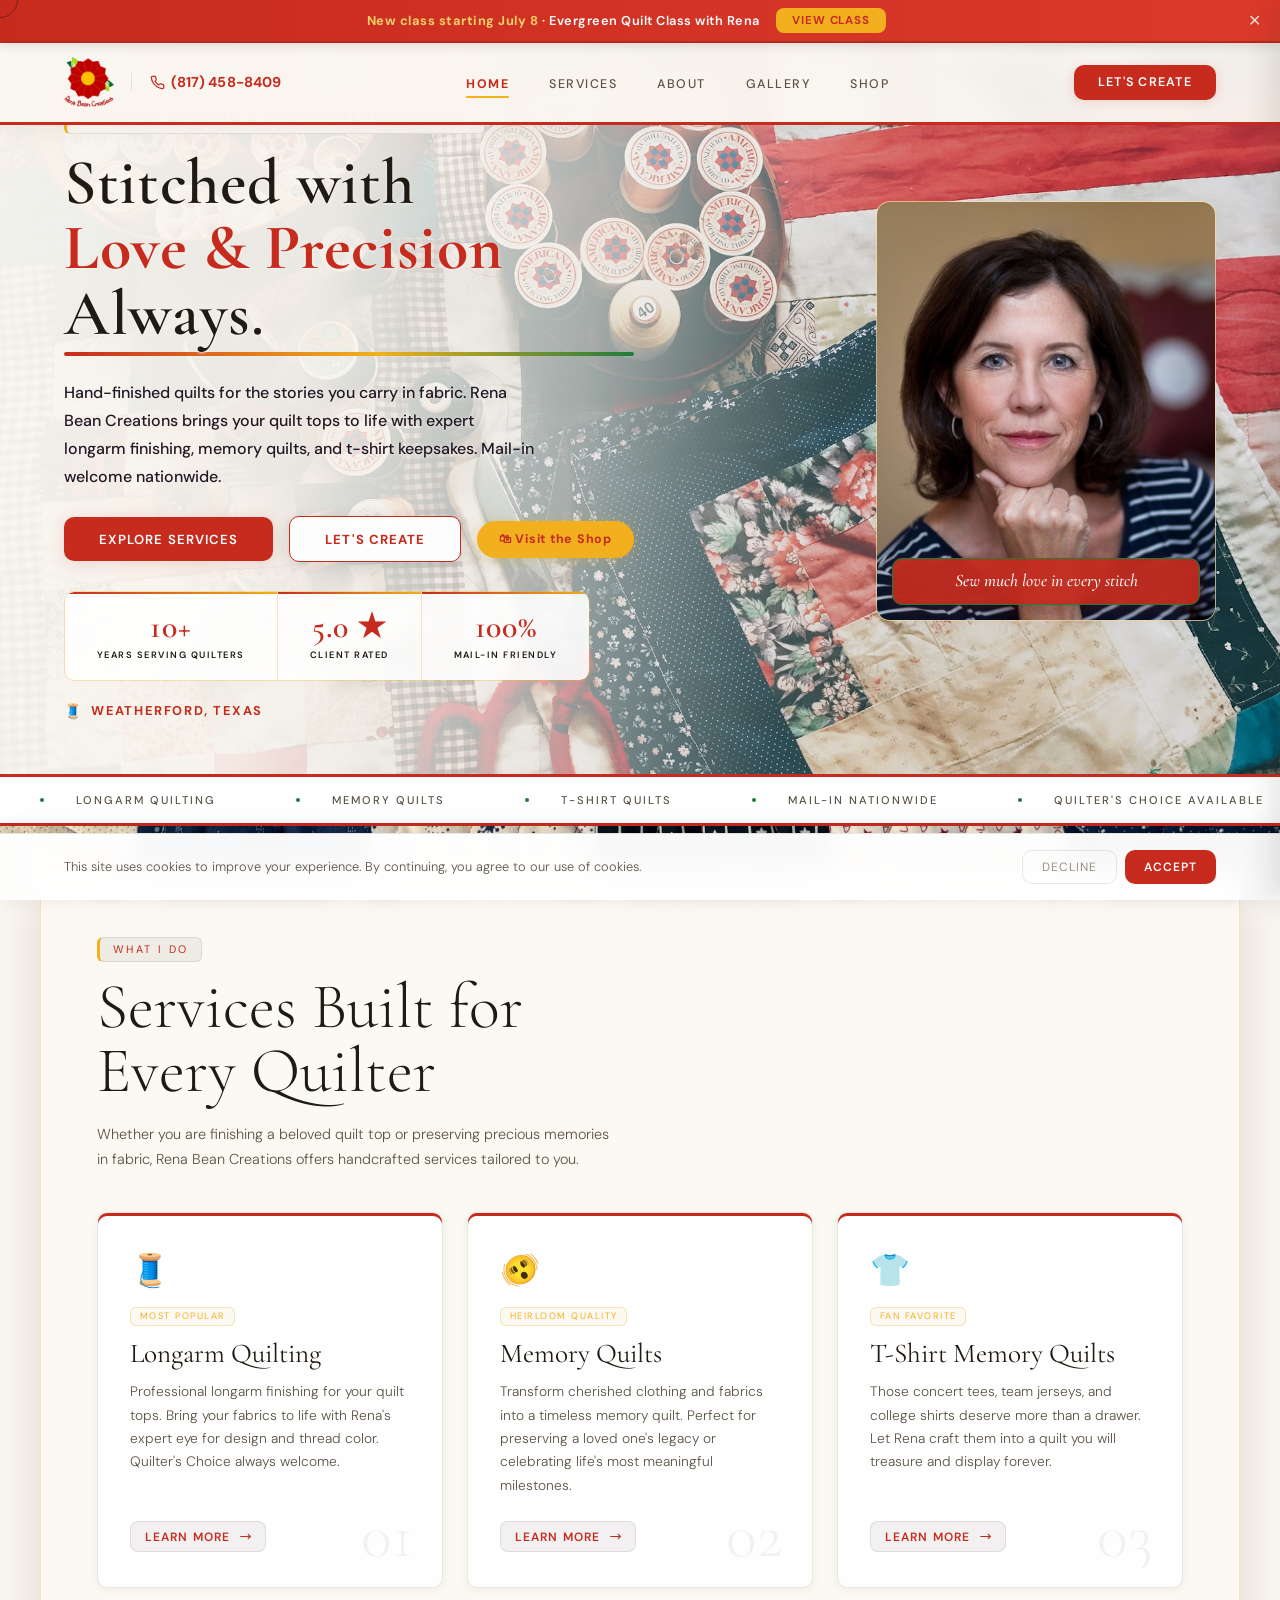
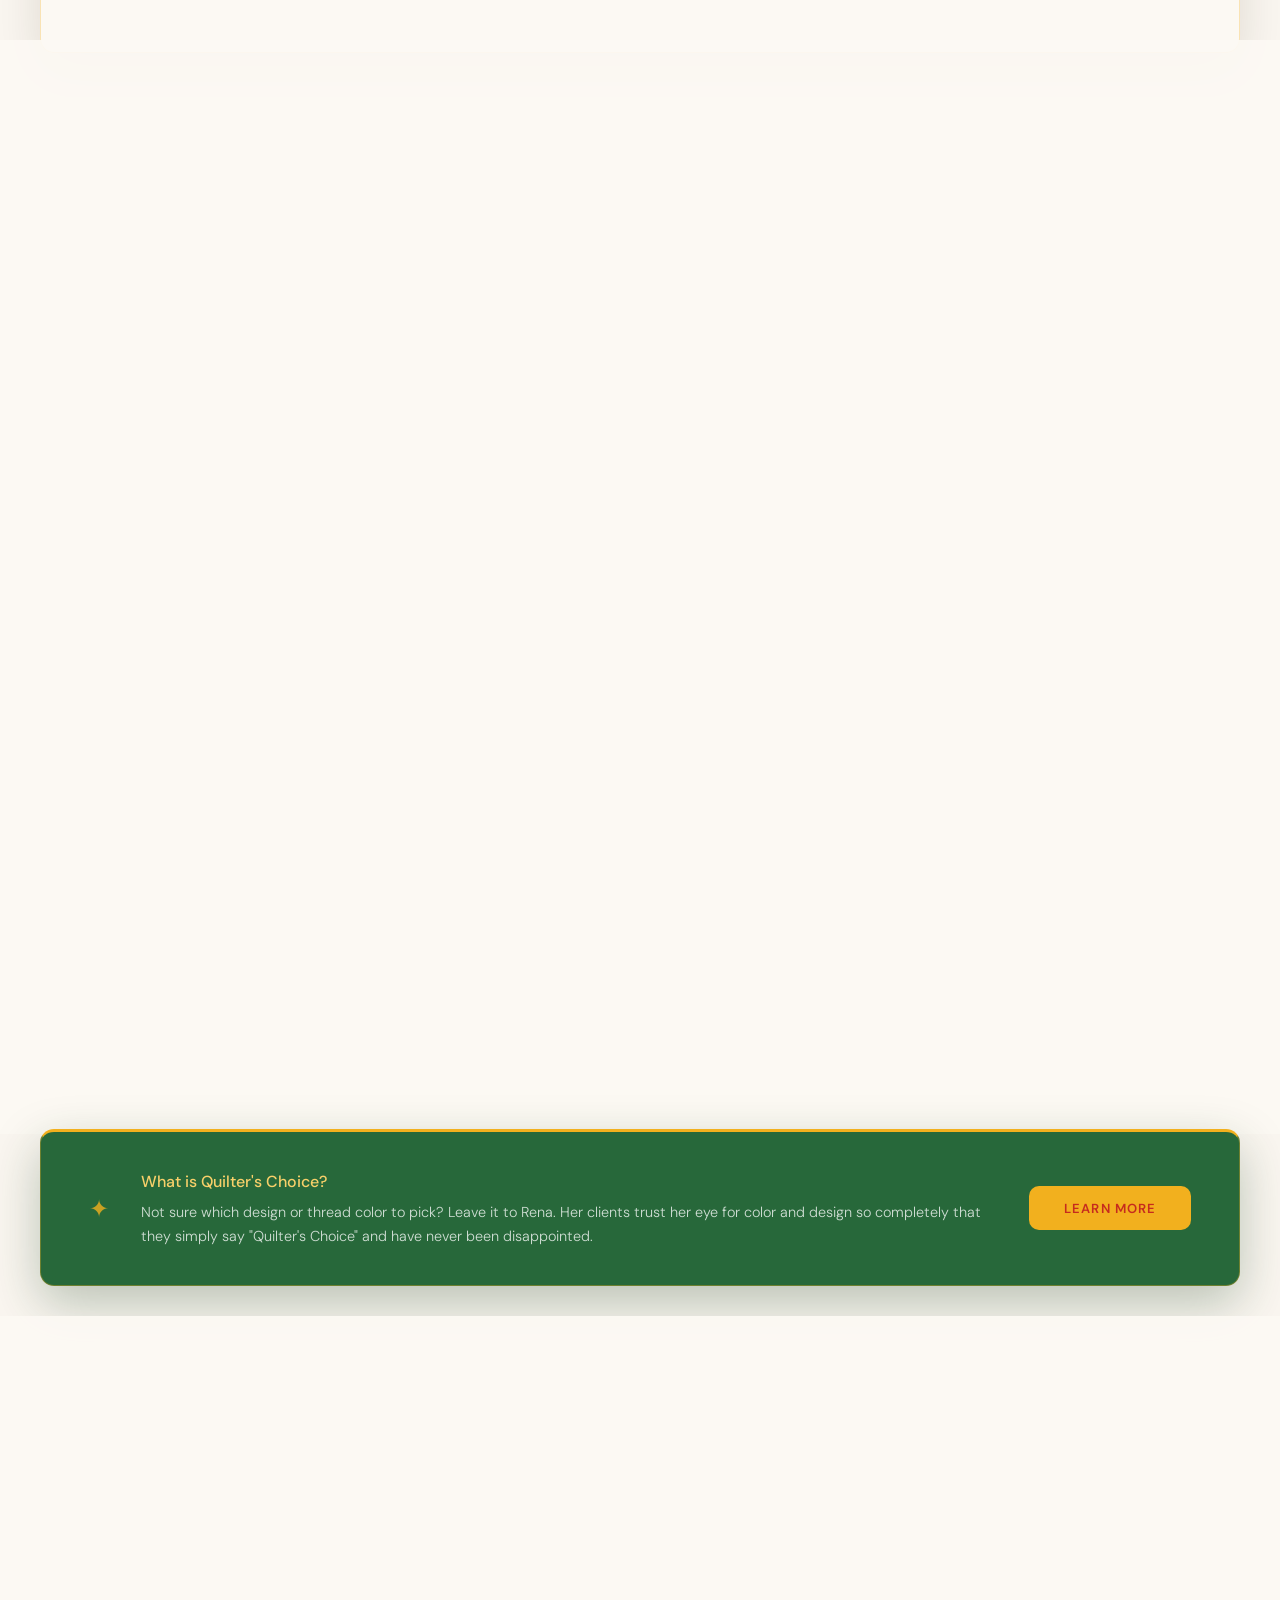
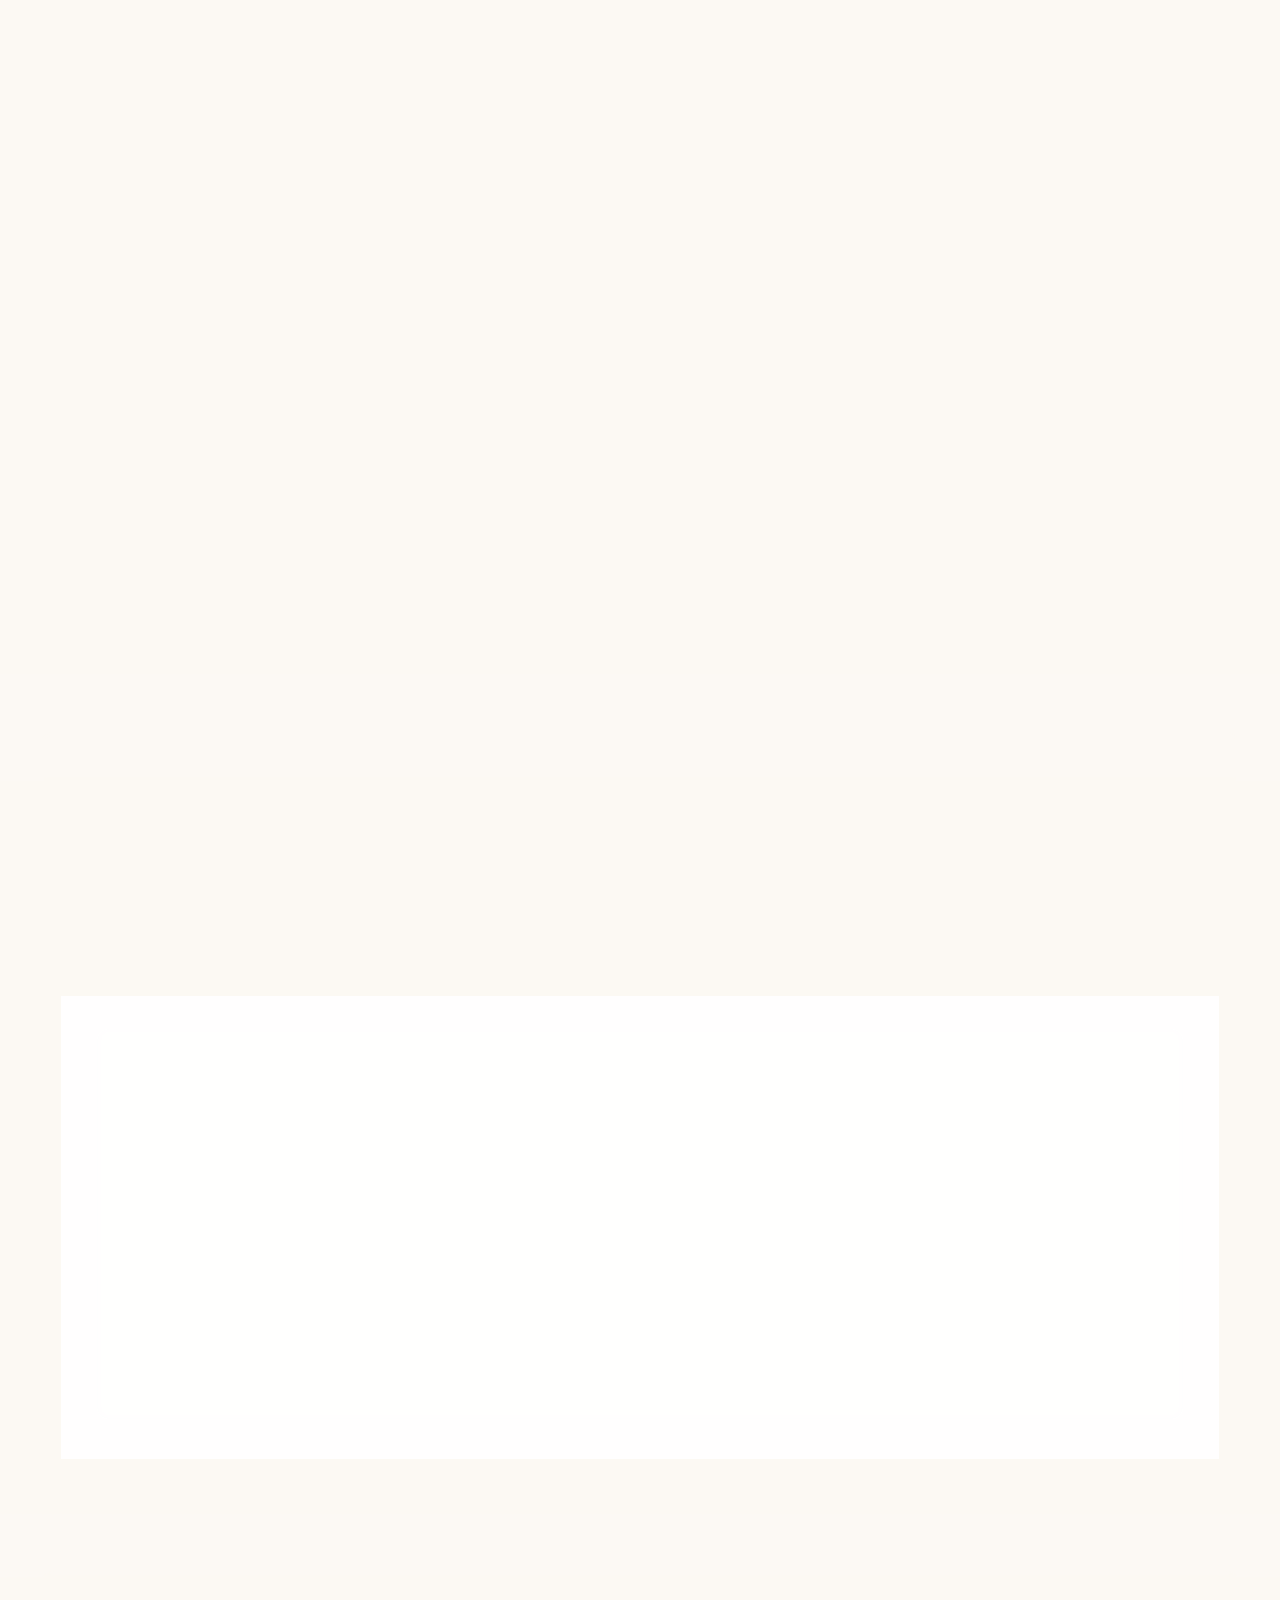
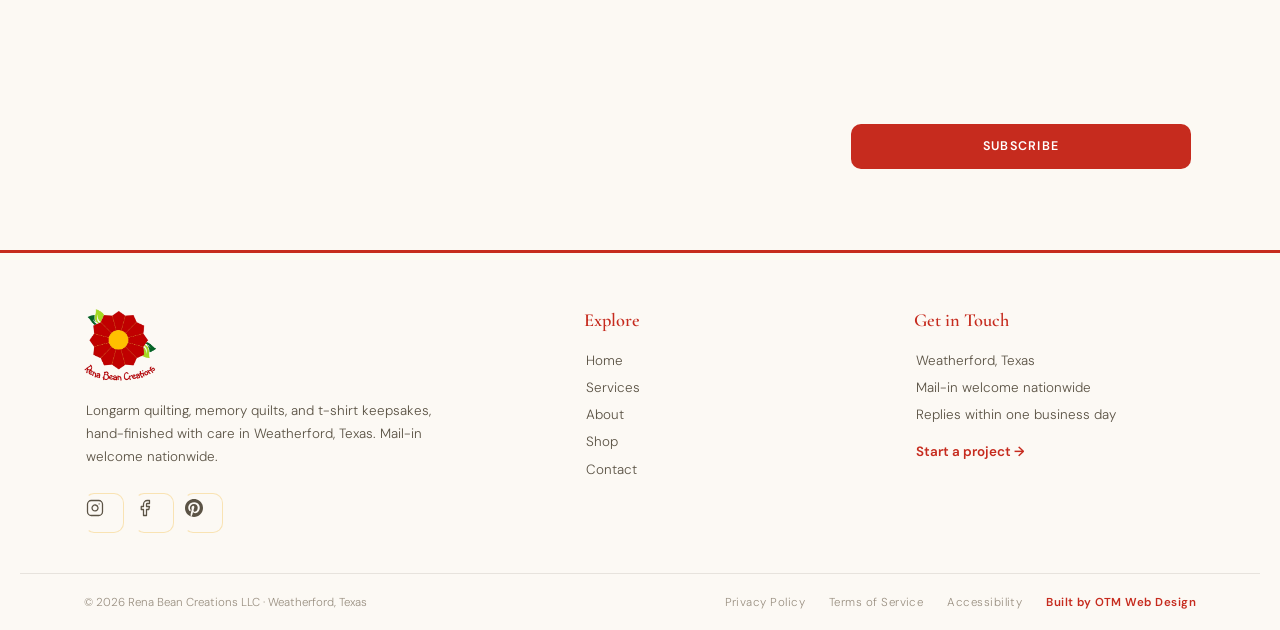
==== commit 8027ac6a: "updated with new class, banner, and class section" ====
--- a/index.html
+++ b/index.html
@@ -19,8 +19,74 @@
   <link rel="preconnect" href="https://fonts.gstatic.com" crossorigin>
   <link href="https://fonts.googleapis.com/css2?family=Cormorant+Garamond:ital,wght@0,300;0,400;0,600;1,300;1,400;1,600&family=DM+Sans:ital,opsz,wght@0,9..40,300;0,9..40,400;0,9..40,500;0,9..40,700;1,9..40,300&display=swap" rel="stylesheet">
   <link rel="stylesheet" href="style.css">
+  <style>
+    /* CLASS ANNOUNCEMENT BANNER (home) */
+    #class-banner { position: fixed; top: 0; left: 0; right: 0; z-index: 101; display: flex; align-items: center; justify-content: center; gap: 1rem; background: linear-gradient(90deg, var(--red), var(--red-light)); color: #fff; padding: 0.5rem 3.2rem 0.5rem 1.5rem; font-size: 0.8rem; letter-spacing: 0.04em; text-align: center; box-shadow: 0 2px 12px rgba(40,30,18,0.18); }
+    #class-banner .cb-text { font-weight: 600; }
+    #class-banner .cb-text strong { color: var(--yellow-light); font-weight: 700; }
+    #class-banner .cb-btn { background: var(--yellow); color: var(--red); padding: 0.32rem 1rem; border-radius: 8px; font-size: 0.72rem; font-weight: 700; letter-spacing: 0.08em; text-transform: uppercase; text-decoration: none; white-space: nowrap; transition: background 0.2s; }
+    #class-banner .cb-btn:hover { background: var(--yellow-light); }
+    #class-banner .cb-close { position: absolute; right: 1rem; top: 50%; transform: translateY(-50%); background: none; border: none; color: rgba(255,255,255,0.8); font-size: 1rem; cursor: none; line-height: 1; padding: 0.2rem; }
+    #class-banner .cb-close:hover { color: #fff; }
+    #class-banner.cb-hide { display: none; }
+    body[data-page="home"] nav#main-nav { top: 40px; }
+    body.cb-dismissed nav#main-nav { top: 0; }
+
+    /* UPCOMING CLASSES (home) */
+    #classes { scroll-margin-top: 130px; }
+    .class-list { display: flex; flex-direction: column; gap: 18px; margin-top: 2.5rem; }
+    .class-card { background: rgba(255,255,255,0.96); border: 1px solid var(--border); border-radius: 12px; overflow: hidden; box-shadow: inset 0 3px 0 var(--red), 0 2px 10px rgba(40,30,18,0.06); transition: transform 0.3s, box-shadow 0.3s, border-color 0.3s; }
+    .class-card:hover { transform: translateY(-3px); box-shadow: inset 0 3px 0 var(--red), inset 3px 0 0 var(--green), 0 14px 34px rgba(40,30,18,0.16); border-color: var(--green); }
+    .class-card-featured { box-shadow: inset 0 4px 0 var(--yellow), 0 6px 20px rgba(40,30,18,0.1); border-color: var(--border-gold); }
+    .class-card-flag { display: inline-block; background: var(--green); color: #fff; font-size: 0.6rem; letter-spacing: 0.18em; text-transform: uppercase; font-weight: 700; padding: 0.3rem 1rem; border-radius: 0 0 8px 0; }
+    .class-card-body { padding: 1.4rem 2rem 2rem; }
+    .class-card-head { display: flex; align-items: baseline; justify-content: space-between; gap: 1rem; flex-wrap: wrap; margin-bottom: 1.2rem; }
+    .class-card-head h3 { font-family: 'Cormorant Garamond', serif; font-size: 1.9rem; font-weight: 400; color: var(--text); line-height: 1.1; }
+    .class-card-date { font-size: 0.78rem; font-weight: 700; letter-spacing: 0.04em; color: var(--red); white-space: nowrap; }
+    .class-meta { display: grid; grid-template-columns: repeat(3, 1fr); gap: 1px; background: var(--border); border: 1px solid var(--border); border-radius: 10px; overflow: hidden; margin-bottom: 1.3rem; }
+    .class-meta-item { background: rgba(250,246,240,0.85); padding: 0.9rem 1.1rem; font-size: 0.86rem; color: var(--text); font-weight: 400; line-height: 1.45; }
+    .class-meta-label { display: block; font-size: 0.58rem; letter-spacing: 0.16em; text-transform: uppercase; color: var(--text-dim); font-weight: 600; margin-bottom: 0.3rem; }
+    .class-card-note { font-size: 0.88rem; color: var(--text-muted); line-height: 1.75; font-weight: 300; margin-bottom: 1.4rem; }
+    .class-pattern { display: flex; align-items: center; justify-content: space-between; gap: 1.5rem; background: var(--green-glow); border: 1px solid var(--green); border-left: 4px solid var(--green); border-radius: 10px; padding: 1.2rem 1.5rem; margin-bottom: 1.4rem; flex-wrap: wrap; }
+    .class-pattern-text { font-size: 0.84rem; color: var(--text-muted); line-height: 1.6; font-weight: 300; flex: 1; min-width: 220px; }
+    .class-pattern-text strong { display: block; color: var(--green); font-weight: 600; font-size: 0.92rem; margin-bottom: 0.2rem; }
+    .class-pattern-btn { flex-shrink: 0; white-space: nowrap; box-shadow: none; }
+    .class-signup { border-top: 1px solid var(--border); padding-top: 1.5rem; }
+    .class-signup-label { font-size: 0.62rem; letter-spacing: 0.18em; text-transform: uppercase; color: var(--text-dim); font-weight: 600; margin-bottom: 0.9rem; }
+    .class-form { display: flex; align-items: stretch; gap: 0.7rem; flex-wrap: wrap; }
+    .class-form input[type="text"], .class-form input[type="email"] { flex: 1; min-width: 160px; padding: 0.85rem 1rem; border: 1px solid var(--border); border-radius: 10px; background: #fff; font-family: 'DM Sans', sans-serif; font-size: 0.9rem; color: var(--text); outline: none; box-sizing: border-box; transition: border-color 0.2s; }
+    .class-form input::placeholder { color: var(--text-dim); }
+    .class-form input:focus { border-color: var(--red); }
+    .class-form button { flex-shrink: 0; background: var(--red); color: #fff; border: none; border-radius: 10px; padding: 0.85rem 1.9rem; font-family: 'DM Sans', sans-serif; font-size: 0.8rem; font-weight: 600; letter-spacing: 0.1em; text-transform: uppercase; cursor: none; transition: background 0.2s, transform 0.15s; box-shadow: 0 2px 12px var(--red-glow); white-space: nowrap; }
+    .class-form button:hover { background: var(--red-light); transform: translateY(-1px); }
+    .class-signup-call { font-size: 0.82rem; color: var(--text-muted); font-weight: 300; margin-top: 0.9rem; }
+    .class-signup-call a { color: var(--red); font-weight: 600; text-decoration: none; }
+    @media (max-width: 700px) {
+      .class-form { flex-direction: column; }
+      .class-form input[type="text"], .class-form input[type="email"], .class-form button { width: 100%; flex: none; }
+    }
+    @media (max-width: 700px) {
+      .class-meta { grid-template-columns: 1fr; }
+      .class-pattern { flex-direction: column; align-items: flex-start; }
+      .class-pattern-btn { width: 100%; text-align: center; }
+    }
+    @media (max-width: 600px) {
+      #class-banner { font-size: 0.72rem; gap: 0.6rem; padding: 0.45rem 2.3rem 0.45rem 0.8rem; }
+      #class-banner .cb-btn { padding: 0.28rem 0.7rem; font-size: 0.66rem; }
+      body[data-page="home"] nav#main-nav { top: 52px; }
+      body.cb-dismissed nav#main-nav { top: 0; }
+      body[data-page="home"] .hero { padding-top: 8rem; }
+    }
+  </style>
 </head>
 <body data-page="home">
+
+  <!-- CLASS ANNOUNCEMENT BANNER -->
+  <div id="class-banner">
+    <span class="cb-text"><strong>New class starting July 8</strong> &middot; Evergreen Quilt Class with Rena</span>
+    <a href="#classes" class="cb-btn">View Class</a>
+    <button class="cb-close" onclick="dismissClassBanner()" aria-label="Dismiss announcement">&#10005;</button>
+  </div>
 
   <div id="progress-bar"></div>
   <button id="back-top" onclick="window.scrollTo({top:0,behavior:'smooth'})">&#8593;</button>
@@ -190,6 +256,50 @@
     </div>
   </section>
 
+  <!-- UPCOMING CLASSES -->
+  <section id="classes">
+    <div class="section-label reveal">Upcoming Classes</div>
+    <h2 class="section-title reveal reveal-delay-1">Quilting Classes<br>with Rena</h2>
+    <p class="section-sub reveal reveal-delay-1">Join Rena in person for a hands-on, multi-week class. Spots are limited, so reserve yours early.</p>
+
+    <div class="class-list reveal reveal-delay-2">
+      <article class="class-card class-card-featured">
+        <div class="class-card-flag">Next Up</div>
+        <div class="class-card-body">
+          <div class="class-card-head">
+            <h3>Evergreen Quilt Class</h3>
+            <span class="class-card-date">Starts July 8, 2026</span>
+          </div>
+          <div class="class-meta">
+            <div class="class-meta-item"><span class="class-meta-label">When</span>Wednesdays, 10am to 2pm, for 4 weeks</div>
+            <div class="class-meta-item"><span class="class-meta-label">Where</span>Welcome Home Treat Center</div>
+            <div class="class-meta-item"><span class="class-meta-label">Cost</span>$40 for the full 4-week class</div>
+          </div>
+          <p class="class-card-note">Bring your sewing machine and quilt supplies. You will have your own 8-foot work area with a comfortable chair, and coffee and tea are provided. The pattern and supplies are separate from the class fee.</p>
+          <div class="class-pattern">
+            <div class="class-pattern-text">
+              <strong>Get the pattern before class</strong>
+              Purchase the Evergreen pattern, print it out, and bring it with you so you are ready on day one.
+            </div>
+            <a href="https://www.shabbyfabrics.com/p159658/evergreen-pattern" target="_blank" rel="noopener" class="btn-primary class-pattern-btn">Buy the Pattern</a>
+          </div>
+          <div class="class-signup">
+            <div class="class-signup-label">Save Your Seat</div>
+            <form class="class-form" id="reserveForm" action="https://formspree.io/f/xykakgzj" method="POST" onsubmit="submitWaitlist(event)">
+              <input type="text" name="first_name" placeholder="First name" required>
+              <input type="text" name="last_name" placeholder="Last name" required>
+              <input type="email" name="email" placeholder="Email address" required>
+              <input type="hidden" name="_subject" value="New class spot request from Rena Bean Creations site">
+              <input type="hidden" name="signup_type" value="Class Reservation">
+              <button type="submit">Reserve Your Spot</button>
+            </form>
+            <p class="class-signup-call">Prefer to call? Reach Rena at <a href="tel:8174588409">(817) 458-8409</a>.</p>
+          </div>
+        </div>
+      </article>
+    </div>
+  </section>
+
   <!-- QUILTER'S CHOICE CALLOUT -->
   <div class="callout-strip reveal">
     <div class="callout-inner">
@@ -283,27 +393,6 @@
     </div>
   </section>
 
-  <!-- CLASS WAITLIST -->
-  <div class="waitlist-strip reveal">
-    <div class="waitlist-inner">
-      <div class="waitlist-content">
-        <div class="waitlist-label">Coming Soon</div>
-        <h3>Quilting Classes with Rena</h3>
-        <p>Join the waitlist and be the first to know when Rena opens registration for her next quilting class.</p>
-      </div>
-      <form class="signup-form waitlist-form" id="waitlistForm" action="https://formspree.io/f/xykakgzj" method="POST" onsubmit="submitWaitlist(event)">
-        <div class="signup-row">
-          <input type="text" name="first_name" placeholder="First name" required>
-          <input type="text" name="last_name" placeholder="Last name" required>
-        </div>
-        <input type="email" name="email" placeholder="Your email address" required>
-        <input type="hidden" name="_subject" value="New class waitlist signup from Rena Bean Creations site">
-        <input type="hidden" name="signup_type" value="Class Waitlist">
-        <button type="submit">Join Waitlist</button>
-      </form>
-    </div>
-  </div>
-
   <!-- NEWSLETTER -->
   <div class="newsletter-strip reveal">
     <div class="newsletter-inner">
@@ -364,6 +453,13 @@
     </div>
   </footer>
 
+  <script>
+    function dismissClassBanner() {
+      var b = document.getElementById('class-banner');
+      if (b) b.classList.add('cb-hide');
+      document.body.classList.add('cb-dismissed');
+    }
+  </script>
   <script src="script.js"></script>
 </body>
 </html>
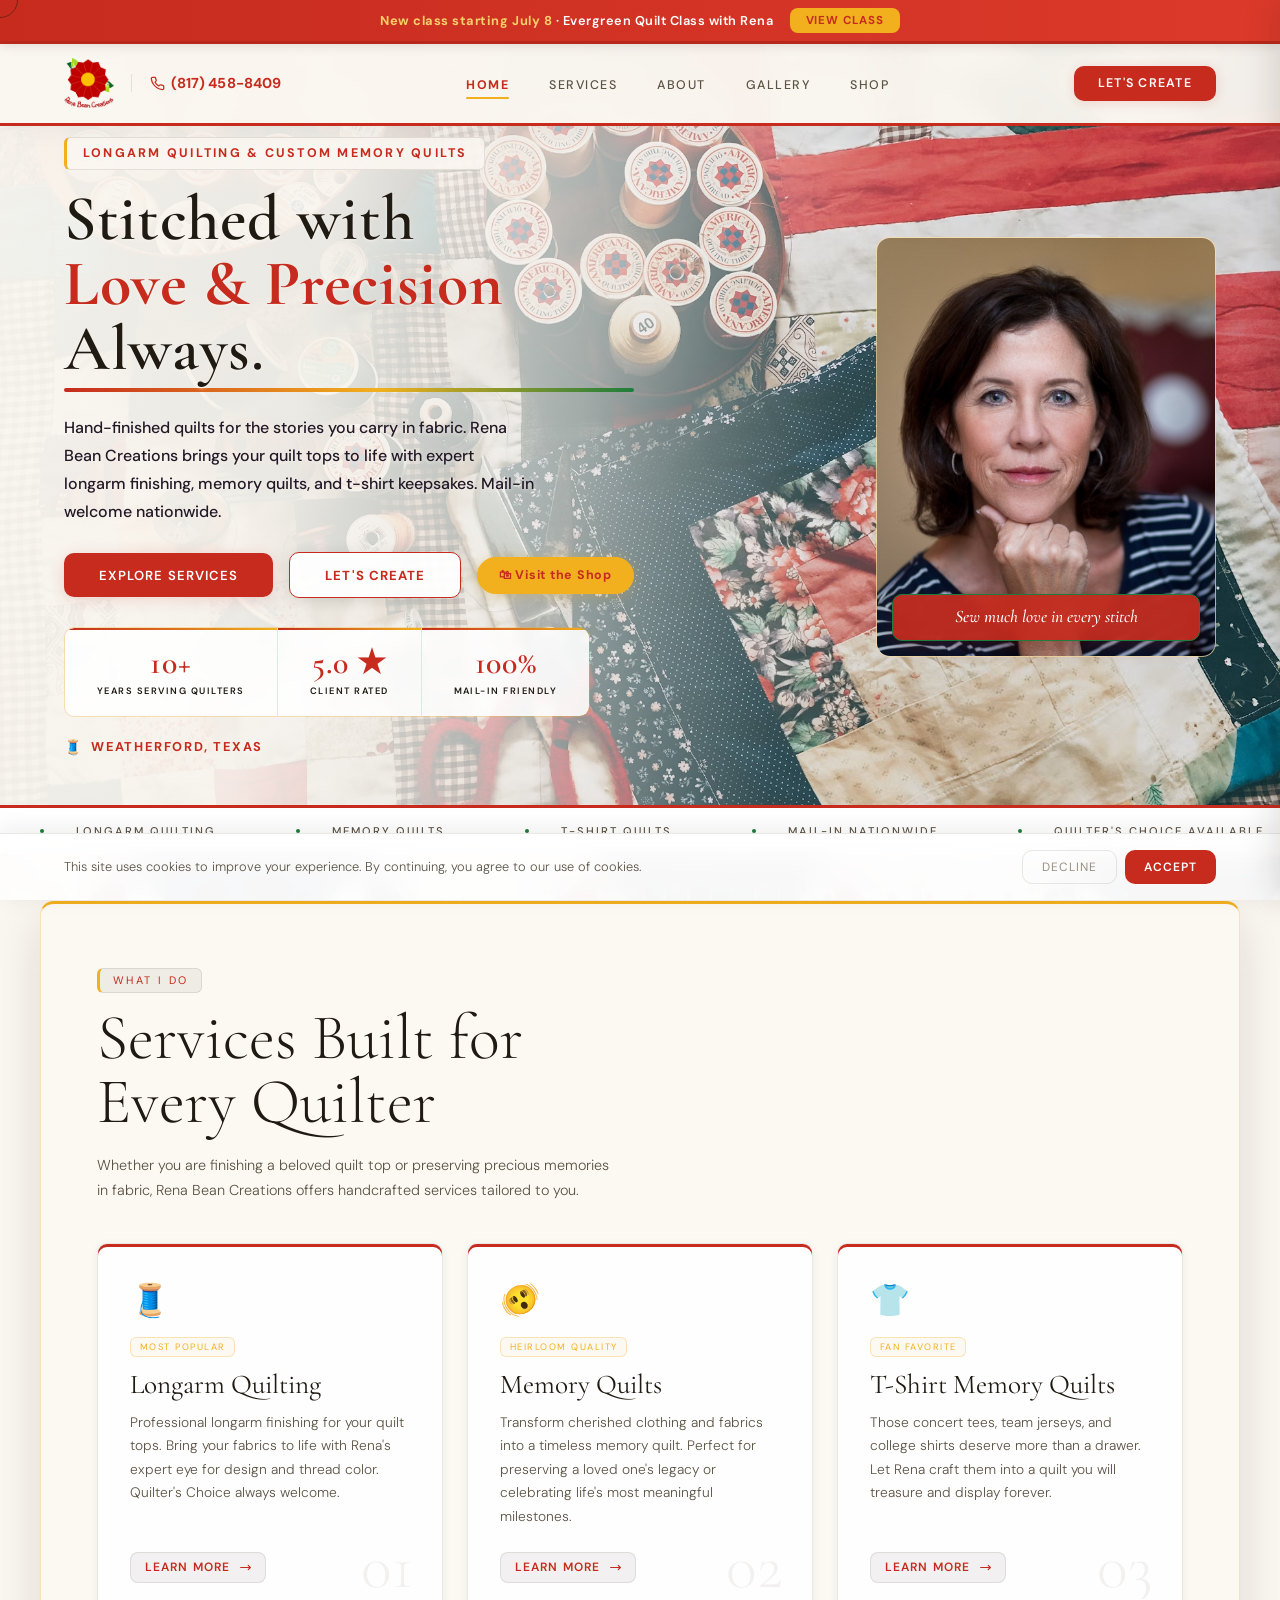
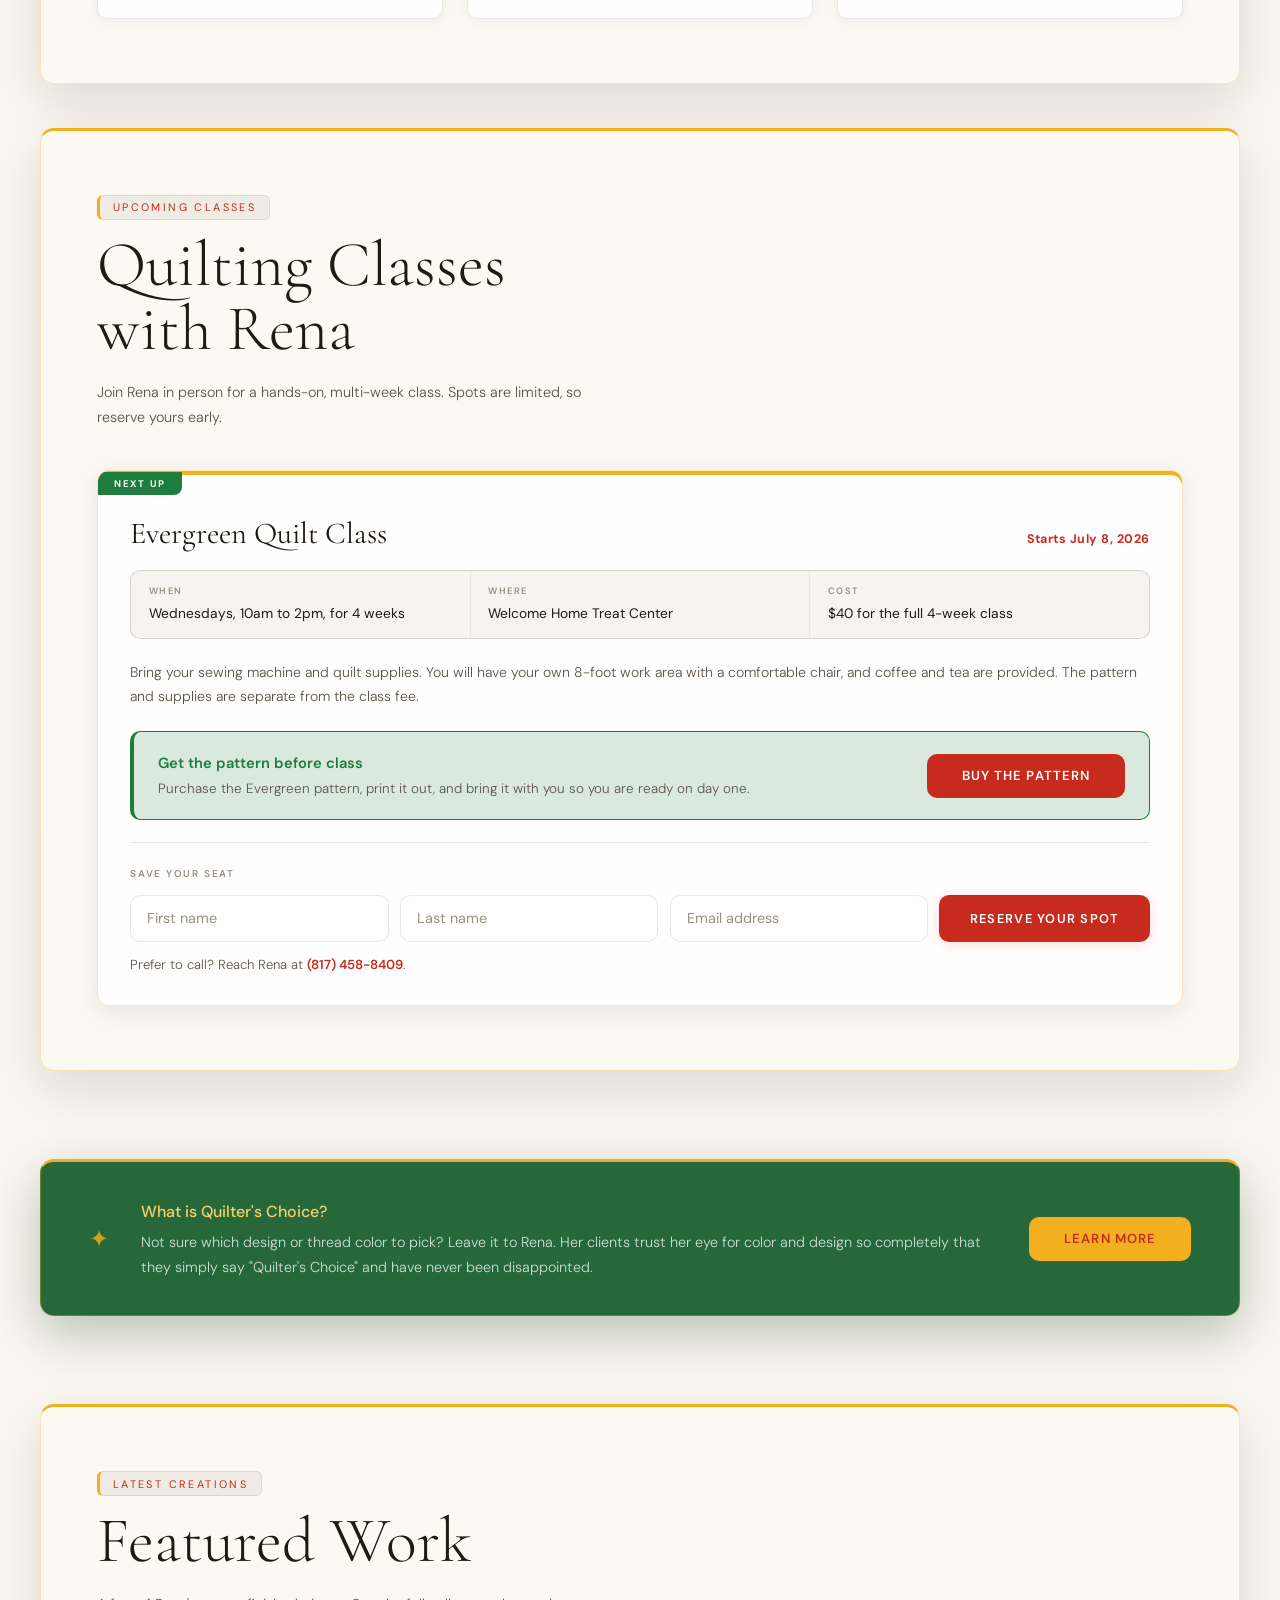
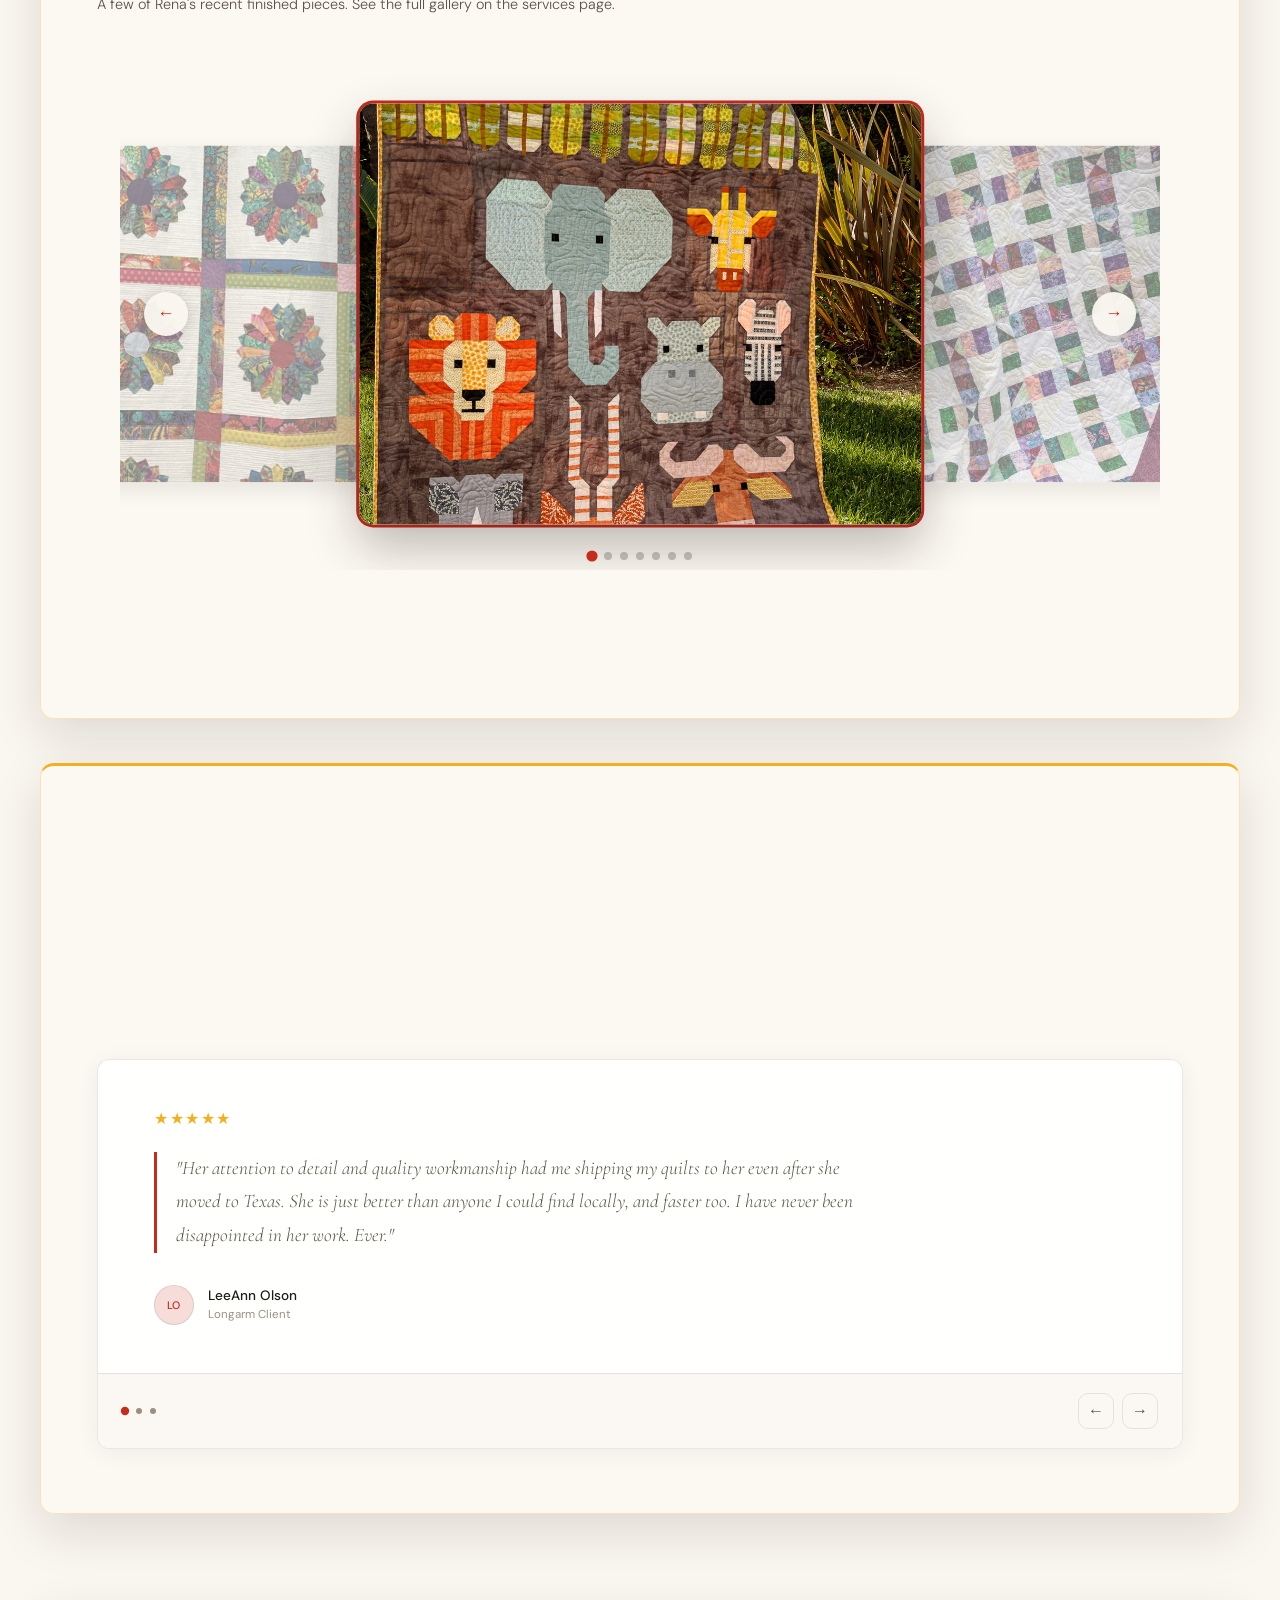
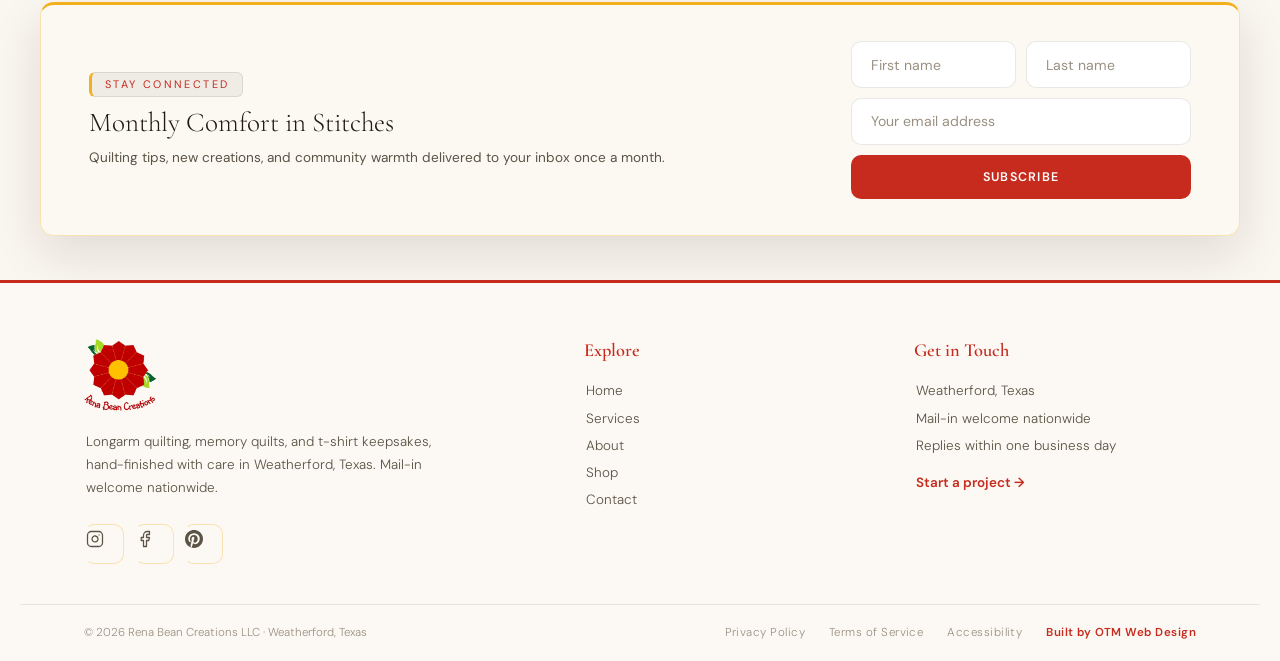
==== commit 715247cb: "removed x from banner and rebalanced" ====
--- a/index.html
+++ b/index.html
@@ -21,16 +21,13 @@
   <link rel="stylesheet" href="style.css">
   <style>
     /* CLASS ANNOUNCEMENT BANNER (home) */
-    #class-banner { position: fixed; top: 0; left: 0; right: 0; z-index: 101; display: flex; align-items: center; justify-content: center; gap: 1rem; background: linear-gradient(90deg, var(--red), var(--red-light)); color: #fff; padding: 0.5rem 3.2rem 0.5rem 1.5rem; font-size: 0.8rem; letter-spacing: 0.04em; text-align: center; box-shadow: 0 2px 12px rgba(40,30,18,0.18); }
+    #class-banner { position: fixed; top: 0; left: 0; right: 0; z-index: 101; display: flex; align-items: center; justify-content: center; gap: 1rem; background: linear-gradient(90deg, var(--red), var(--red-light)); color: #fff; padding: 0.5rem 1.5rem; font-size: 0.8rem; letter-spacing: 0.04em; text-align: center; box-shadow: 0 2px 12px rgba(40,30,18,0.18); }
     #class-banner .cb-text { font-weight: 600; }
     #class-banner .cb-text strong { color: var(--yellow-light); font-weight: 700; }
     #class-banner .cb-btn { background: var(--yellow); color: var(--red); padding: 0.32rem 1rem; border-radius: 8px; font-size: 0.72rem; font-weight: 700; letter-spacing: 0.08em; text-transform: uppercase; text-decoration: none; white-space: nowrap; transition: background 0.2s; }
     #class-banner .cb-btn:hover { background: var(--yellow-light); }
-    #class-banner .cb-close { position: absolute; right: 1rem; top: 50%; transform: translateY(-50%); background: none; border: none; color: rgba(255,255,255,0.8); font-size: 1rem; cursor: none; line-height: 1; padding: 0.2rem; }
-    #class-banner .cb-close:hover { color: #fff; }
-    #class-banner.cb-hide { display: none; }
-    body[data-page="home"] nav#main-nav { top: 40px; }
-    body.cb-dismissed nav#main-nav { top: 0; }
+    body[data-page="home"] nav#main-nav { top: var(--banner-h, 44px); }
+    body[data-page="home"] .hero { padding-top: calc(6rem + var(--banner-h, 44px)); }
 
     /* UPCOMING CLASSES (home) */
     #classes { scroll-margin-top: 130px; }
@@ -65,17 +62,17 @@
       .class-form { flex-direction: column; }
       .class-form input[type="text"], .class-form input[type="email"], .class-form button { width: 100%; flex: none; }
     }
+    @media (max-width: 900px) {
+      body[data-page="home"] .hero { padding-top: calc(6.5rem + var(--banner-h, 44px)); }
+    }
     @media (max-width: 700px) {
       .class-meta { grid-template-columns: 1fr; }
       .class-pattern { flex-direction: column; align-items: flex-start; }
       .class-pattern-btn { width: 100%; text-align: center; }
     }
     @media (max-width: 600px) {
-      #class-banner { font-size: 0.72rem; gap: 0.6rem; padding: 0.45rem 2.3rem 0.45rem 0.8rem; }
+      #class-banner { font-size: 0.72rem; gap: 0.6rem; padding: 0.45rem 1rem; }
       #class-banner .cb-btn { padding: 0.28rem 0.7rem; font-size: 0.66rem; }
-      body[data-page="home"] nav#main-nav { top: 52px; }
-      body.cb-dismissed nav#main-nav { top: 0; }
-      body[data-page="home"] .hero { padding-top: 8rem; }
     }
   </style>
 </head>
@@ -85,7 +82,6 @@
   <div id="class-banner">
     <span class="cb-text"><strong>New class starting July 8</strong> &middot; Evergreen Quilt Class with Rena</span>
     <a href="#classes" class="cb-btn">View Class</a>
-    <button class="cb-close" onclick="dismissClassBanner()" aria-label="Dismiss announcement">&#10005;</button>
   </div>
 
   <div id="progress-bar"></div>
@@ -454,11 +450,16 @@
   </footer>
 
   <script>
-    function dismissClassBanner() {
-      var b = document.getElementById('class-banner');
-      if (b) b.classList.add('cb-hide');
-      document.body.classList.add('cb-dismissed');
-    }
+    (function () {
+      var banner = document.getElementById('class-banner');
+      if (!banner) return;
+      function setBannerHeight() {
+        document.documentElement.style.setProperty('--banner-h', banner.offsetHeight + 'px');
+      }
+      setBannerHeight();
+      window.addEventListener('resize', setBannerHeight);
+      window.addEventListener('load', setBannerHeight);
+    })();
   </script>
   <script src="script.js"></script>
 </body>
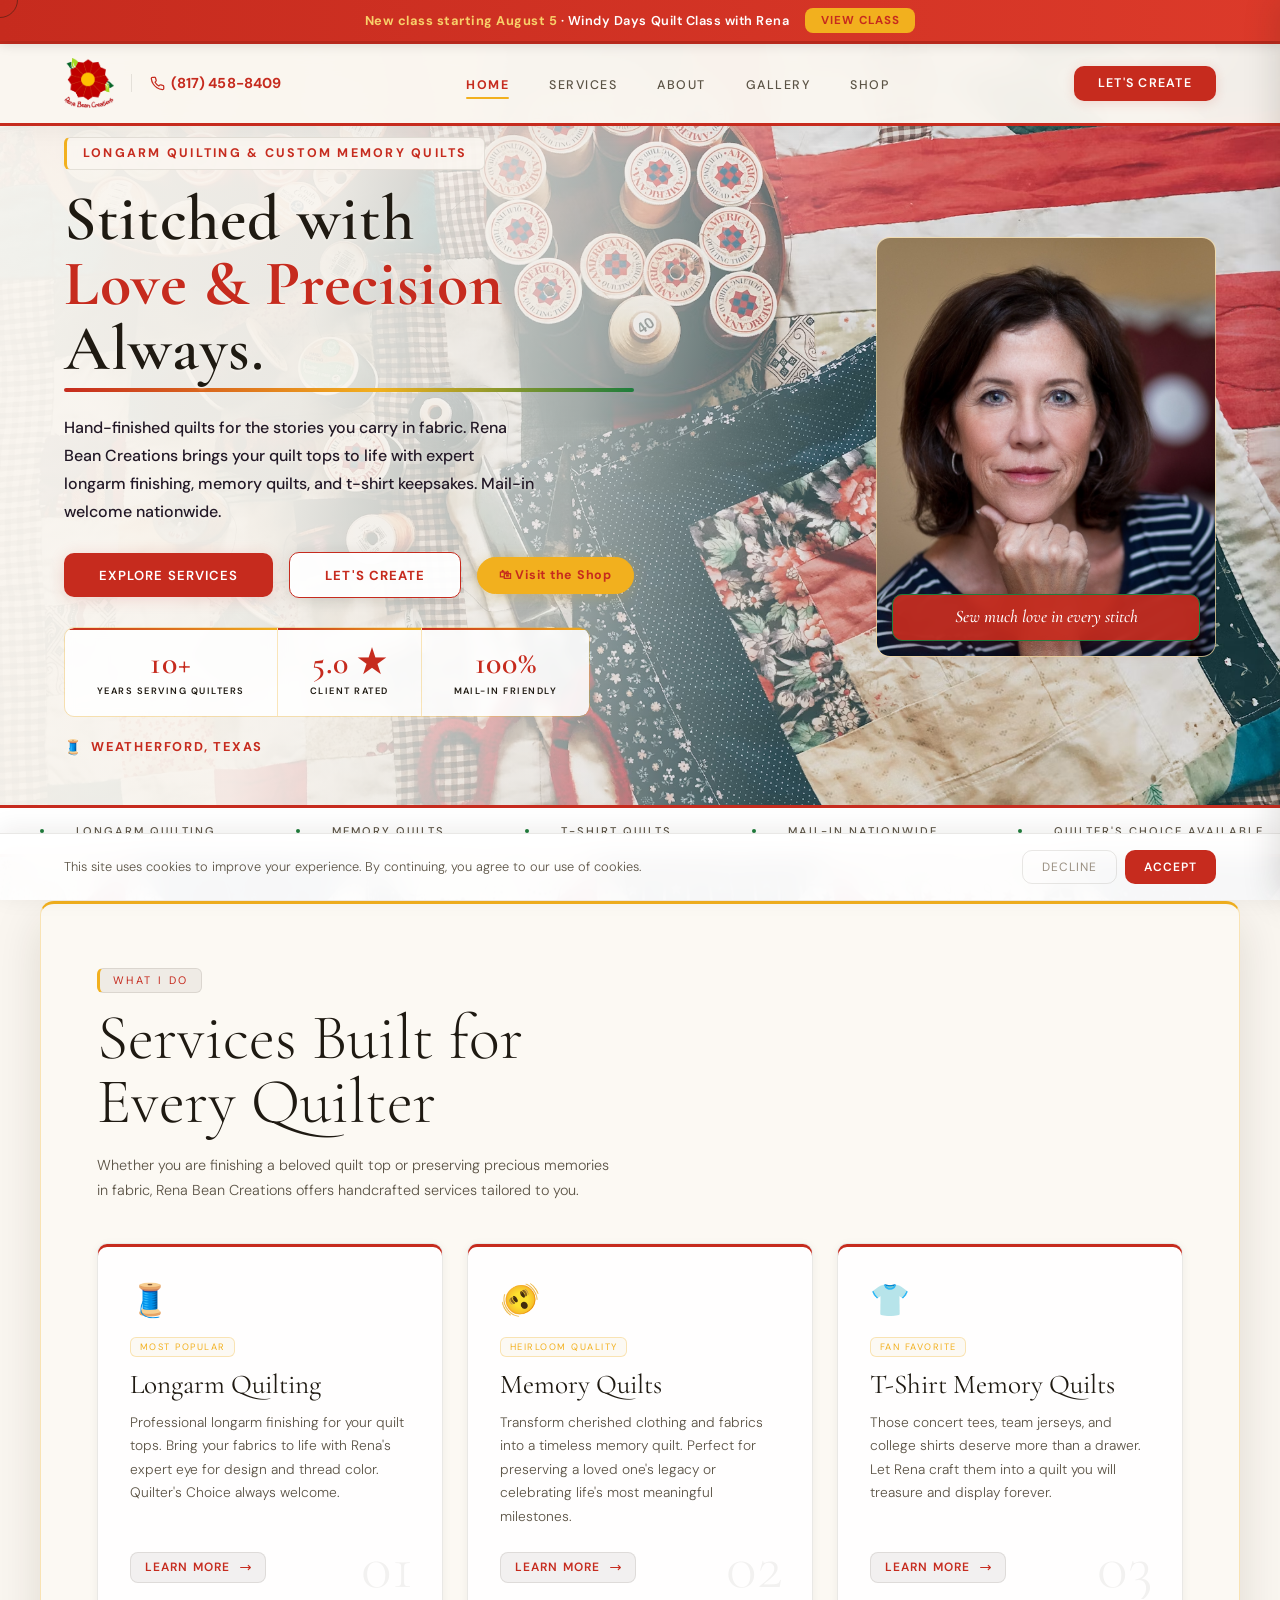
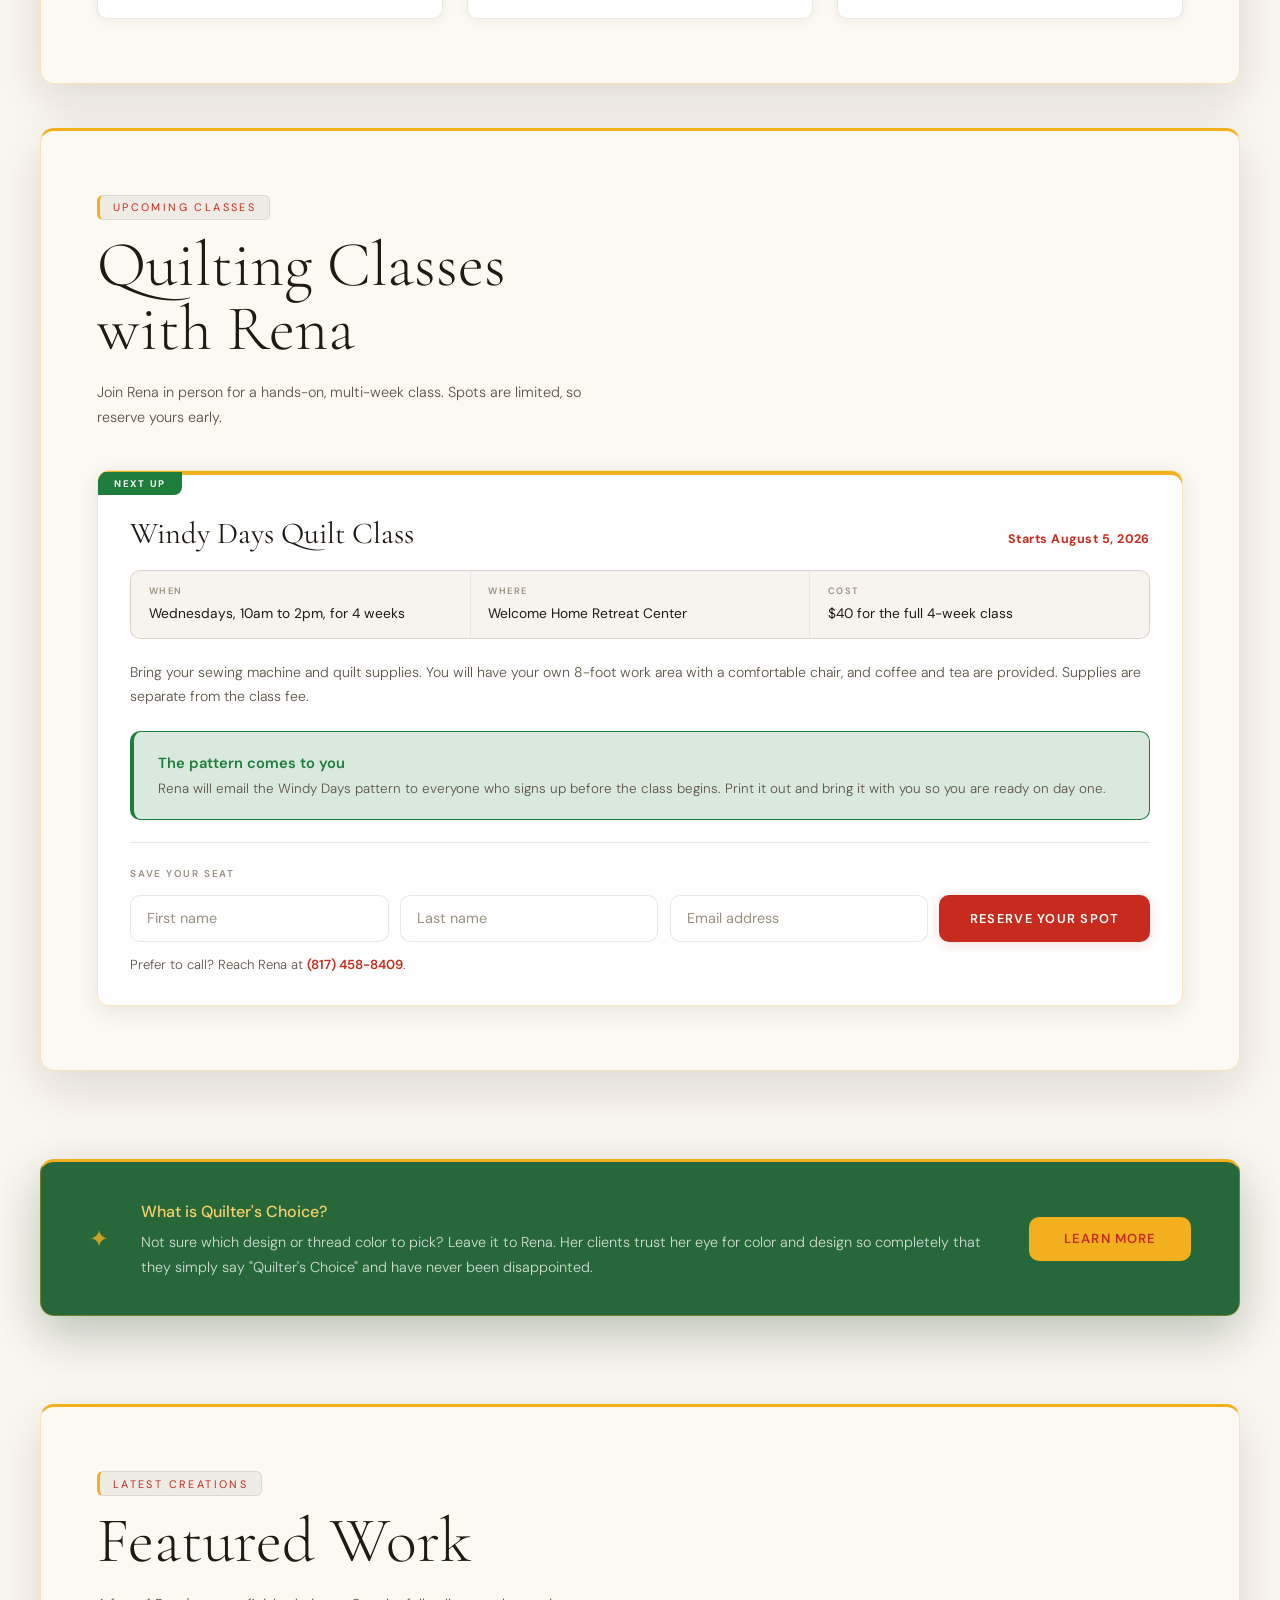
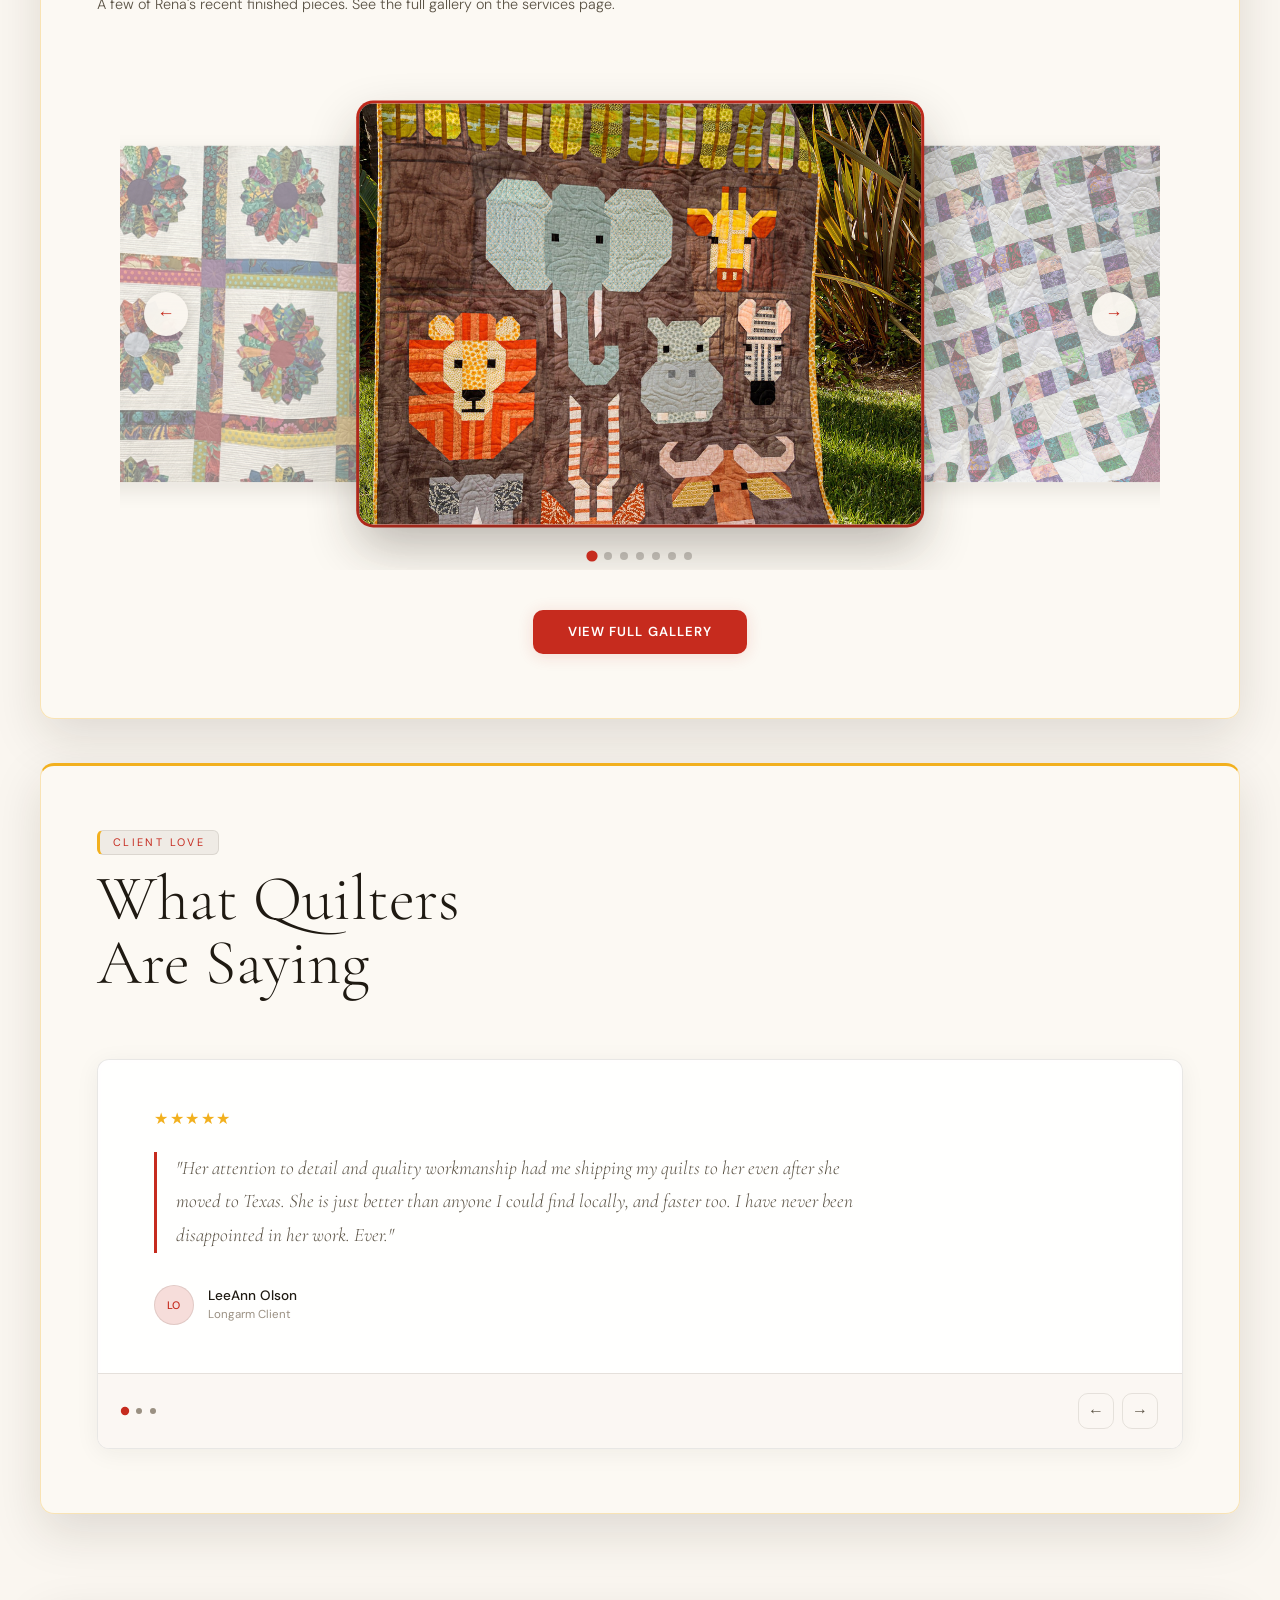
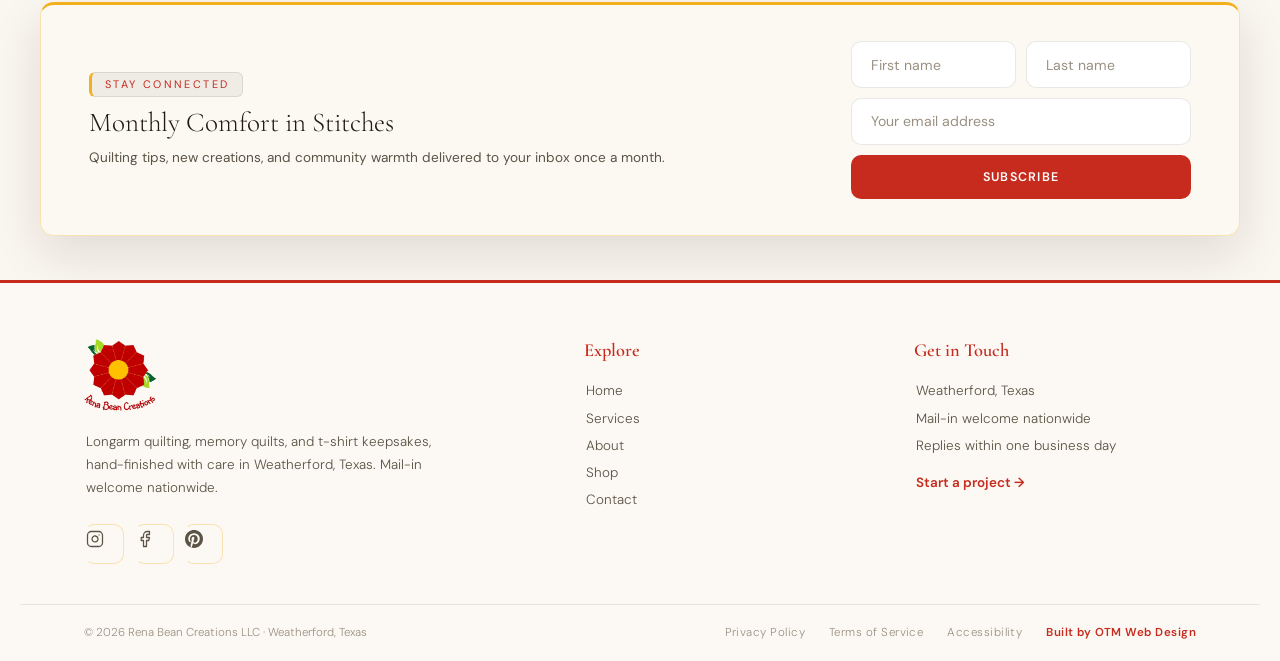
==== commit cb983d1b: "updated August class info" ====
--- a/index.html
+++ b/index.html
@@ -80,7 +80,7 @@
 
   <!-- CLASS ANNOUNCEMENT BANNER -->
   <div id="class-banner">
-    <span class="cb-text"><strong>New class starting July 8</strong> &middot; Evergreen Quilt Class with Rena</span>
+    <span class="cb-text"><strong>New class starting August 5</strong> &middot; Windy Days Quilt Class with Rena</span>
     <a href="#classes" class="cb-btn">View Class</a>
   </div>
 
@@ -263,21 +263,20 @@
         <div class="class-card-flag">Next Up</div>
         <div class="class-card-body">
           <div class="class-card-head">
-            <h3>Evergreen Quilt Class</h3>
-            <span class="class-card-date">Starts July 8, 2026</span>
+            <h3>Windy Days Quilt Class</h3>
+            <span class="class-card-date">Starts August 5, 2026</span>
           </div>
           <div class="class-meta">
             <div class="class-meta-item"><span class="class-meta-label">When</span>Wednesdays, 10am to 2pm, for 4 weeks</div>
-            <div class="class-meta-item"><span class="class-meta-label">Where</span>Welcome Home Treat Center</div>
+            <div class="class-meta-item"><span class="class-meta-label">Where</span>Welcome Home Retreat Center</div>
             <div class="class-meta-item"><span class="class-meta-label">Cost</span>$40 for the full 4-week class</div>
           </div>
-          <p class="class-card-note">Bring your sewing machine and quilt supplies. You will have your own 8-foot work area with a comfortable chair, and coffee and tea are provided. The pattern and supplies are separate from the class fee.</p>
+          <p class="class-card-note">Bring your sewing machine and quilt supplies. You will have your own 8-foot work area with a comfortable chair, and coffee and tea are provided. Supplies are separate from the class fee.</p>
           <div class="class-pattern">
             <div class="class-pattern-text">
-              <strong>Get the pattern before class</strong>
-              Purchase the Evergreen pattern, print it out, and bring it with you so you are ready on day one.
+              <strong>The pattern comes to you</strong>
+              Rena will email the Windy Days pattern to everyone who signs up before the class begins. Print it out and bring it with you so you are ready on day one.
             </div>
-            <a href="https://www.shabbyfabrics.com/p159658/evergreen-pattern" target="_blank" rel="noopener" class="btn-primary class-pattern-btn">Buy the Pattern</a>
           </div>
           <div class="class-signup">
             <div class="class-signup-label">Save Your Seat</div>
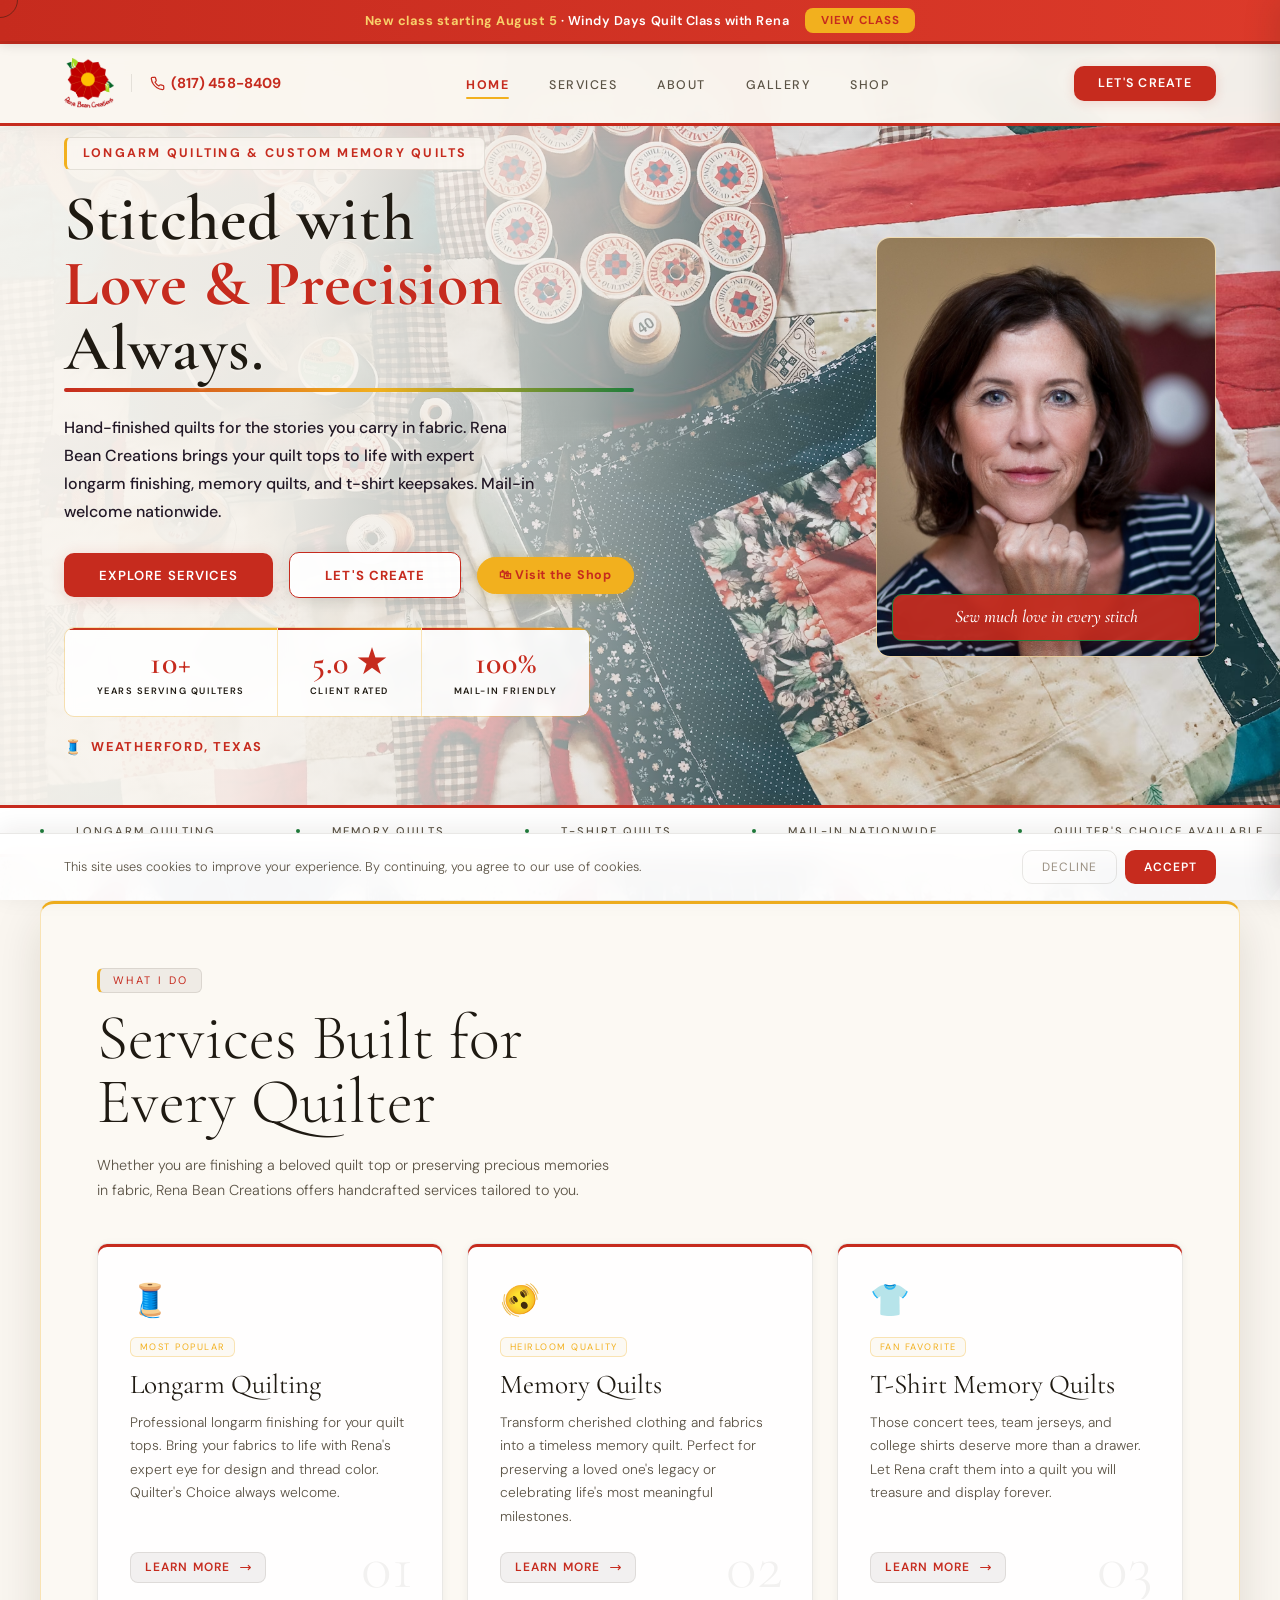
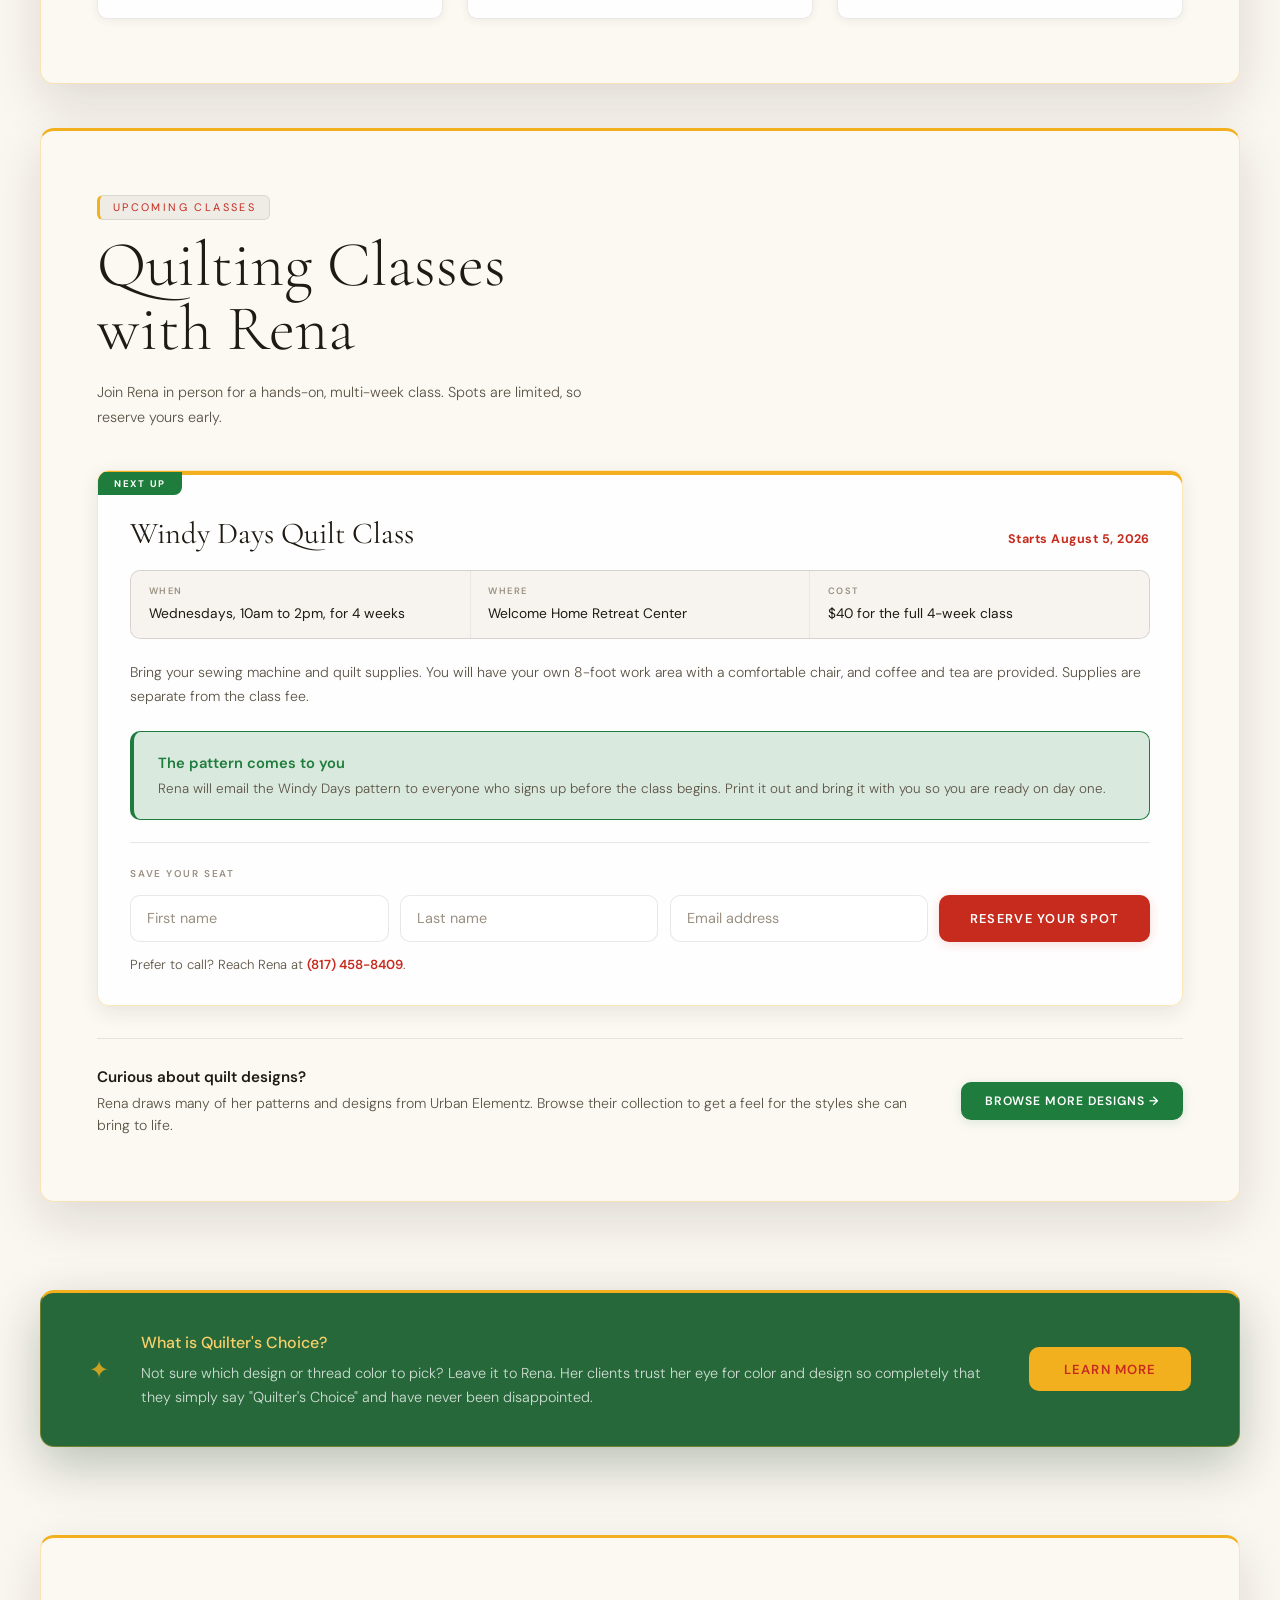
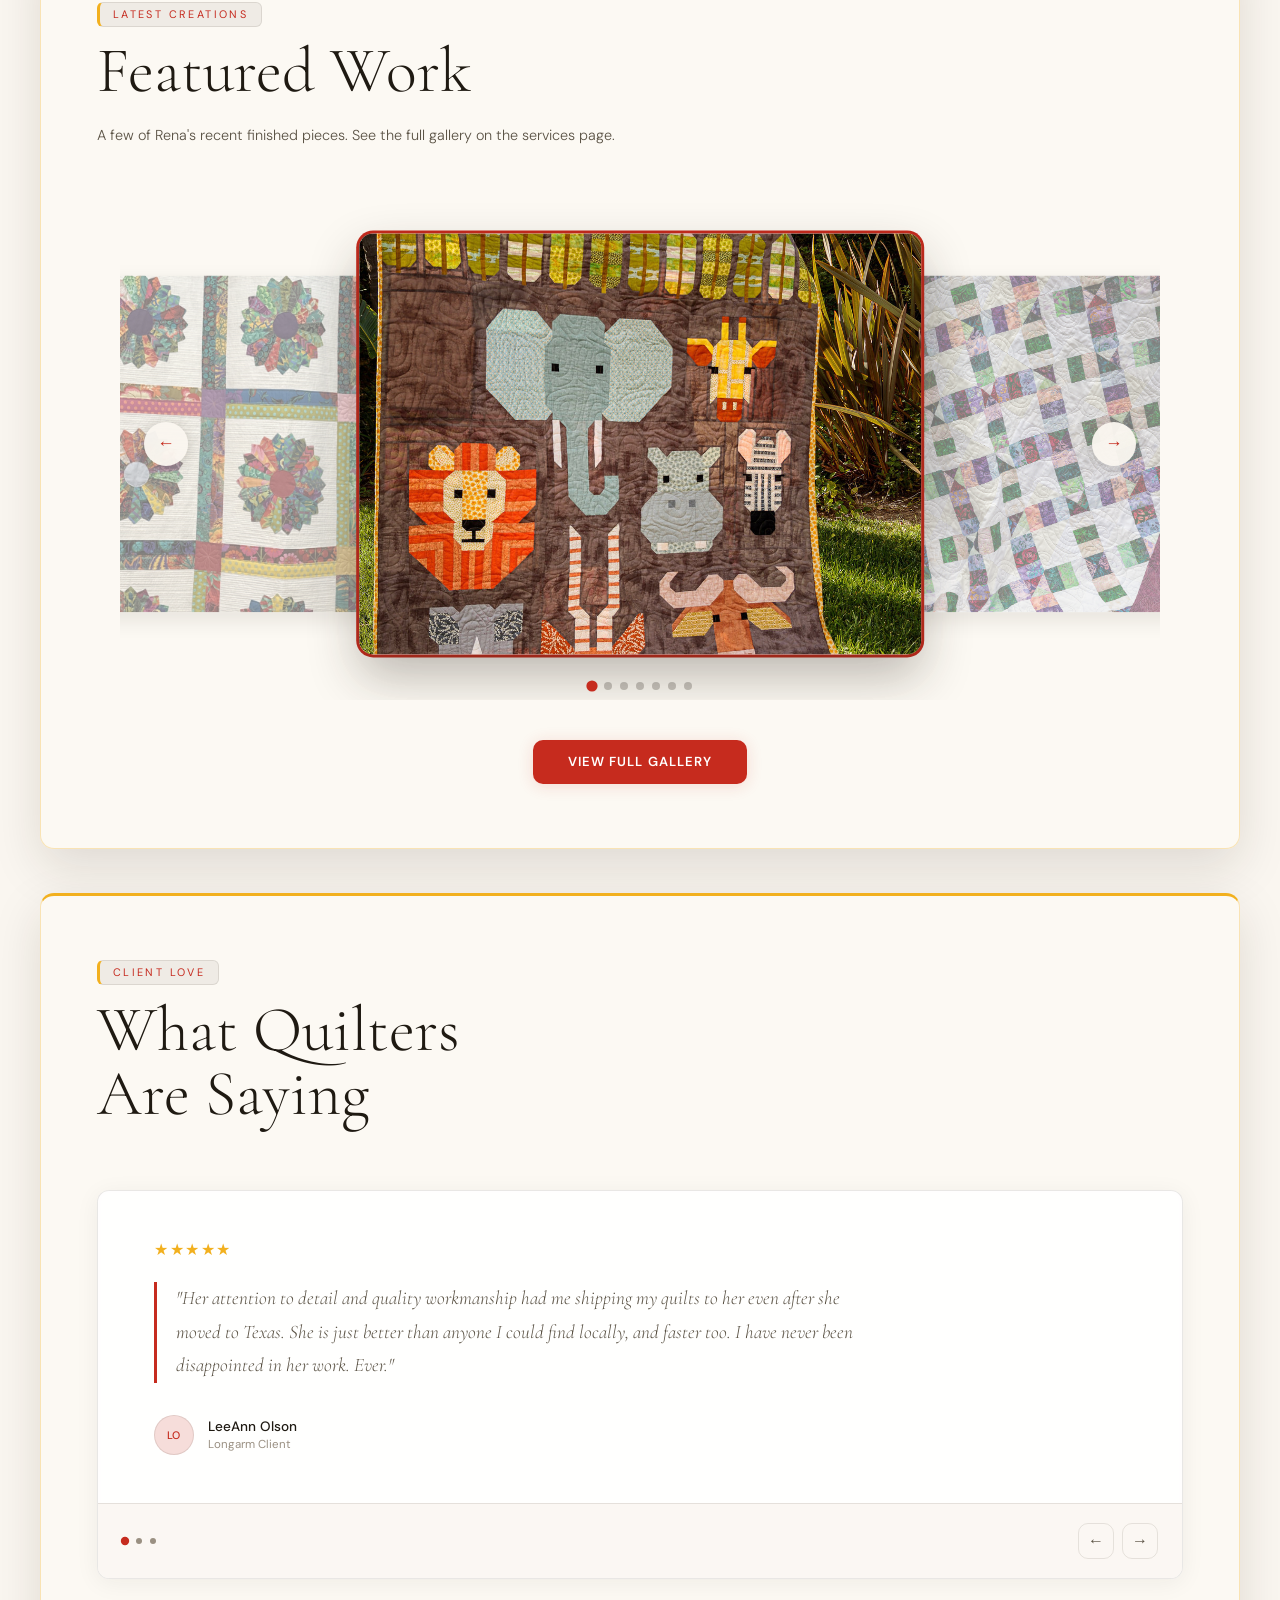
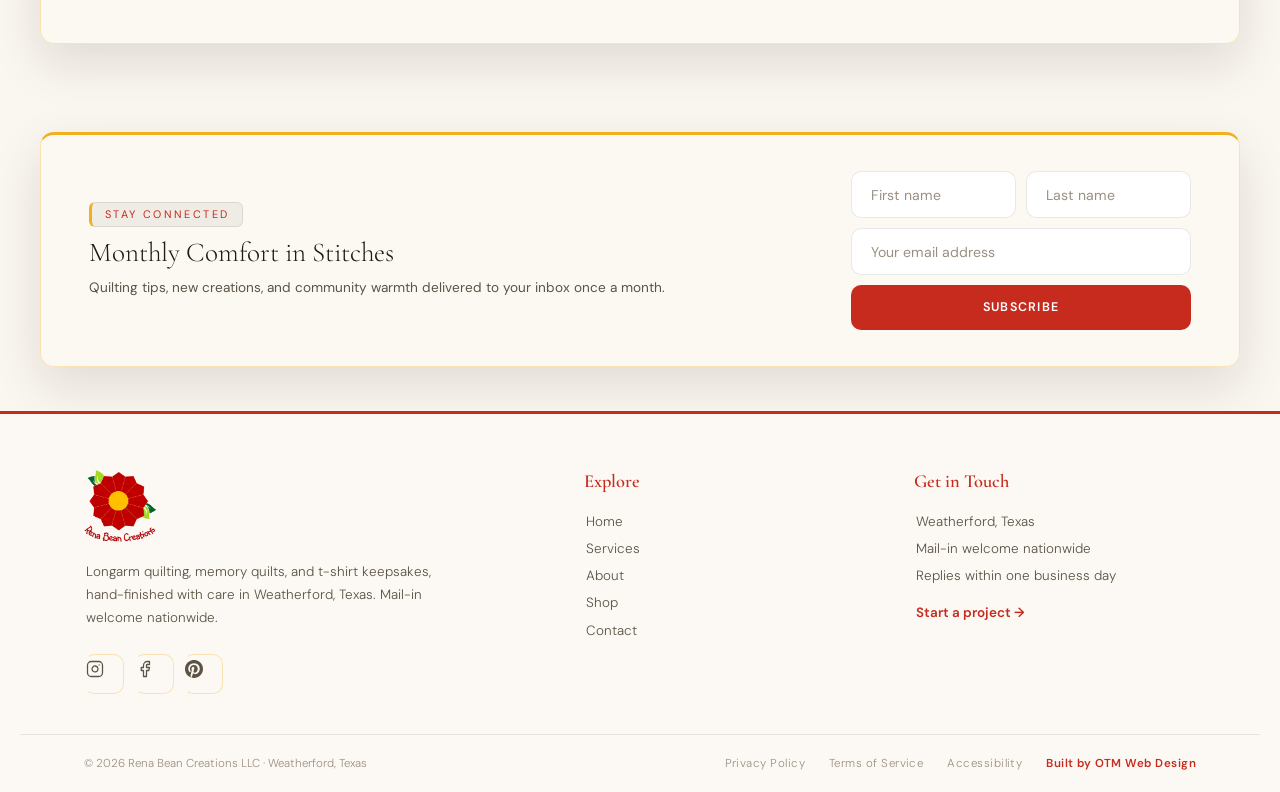
==== commit 07097cbf: "added urban elementz link and resized images" ====
--- a/index.html
+++ b/index.html
@@ -58,6 +58,12 @@
     .class-form button:hover { background: var(--red-light); transform: translateY(-1px); }
     .class-signup-call { font-size: 0.82rem; color: var(--text-muted); font-weight: 300; margin-top: 0.9rem; }
     .class-signup-call a { color: var(--red); font-weight: 600; text-decoration: none; }
+    .class-designs { margin-top: 2rem; padding-top: 1.6rem; border-top: 1px solid var(--border); display: flex; align-items: center; justify-content: space-between; gap: 1.2rem; flex-wrap: wrap; }
+    .class-designs-text { font-size: 0.88rem; color: var(--text-muted); font-weight: 300; line-height: 1.6; flex: 1; min-width: 240px; }
+    .class-designs-text strong { display: block; color: var(--text); font-weight: 600; font-size: 0.95rem; margin-bottom: 0.15rem; }
+    .class-designs-btn { flex-shrink: 0; display: inline-flex; align-items: center; gap: 0.5rem; background: var(--green); color: #fff; padding: 0.7rem 1.5rem; border-radius: 10px; font-family: 'DM Sans', sans-serif; font-size: 0.76rem; font-weight: 600; letter-spacing: 0.08em; text-transform: uppercase; text-decoration: none; cursor: none; transition: background 0.2s, transform 0.15s; box-shadow: 0 2px 12px var(--green-glow); white-space: nowrap; }
+    .class-designs-btn:hover { background: #166130; transform: translateY(-1px); }
+    @media (max-width: 560px) { .class-designs-btn { width: 100%; justify-content: center; } }
     @media (max-width: 700px) {
       .class-form { flex-direction: column; }
       .class-form input[type="text"], .class-form input[type="email"], .class-form button { width: 100%; flex: none; }
@@ -293,6 +299,14 @@
         </div>
       </article>
     </div>
+
+    <div class="class-designs reveal">
+      <div class="class-designs-text">
+        <strong>Curious about quilt designs?</strong>
+        Rena draws many of her patterns and designs from Urban Elementz. Browse their collection to get a feel for the styles she can bring to life.
+      </div>
+      <a href="https://www.urbanelementz.com" target="_blank" rel="noopener noreferrer" class="class-designs-btn">Browse More Designs &#8594;</a>
+    </div>
   </section>
 
   <!-- QUILTER'S CHOICE CALLOUT -->
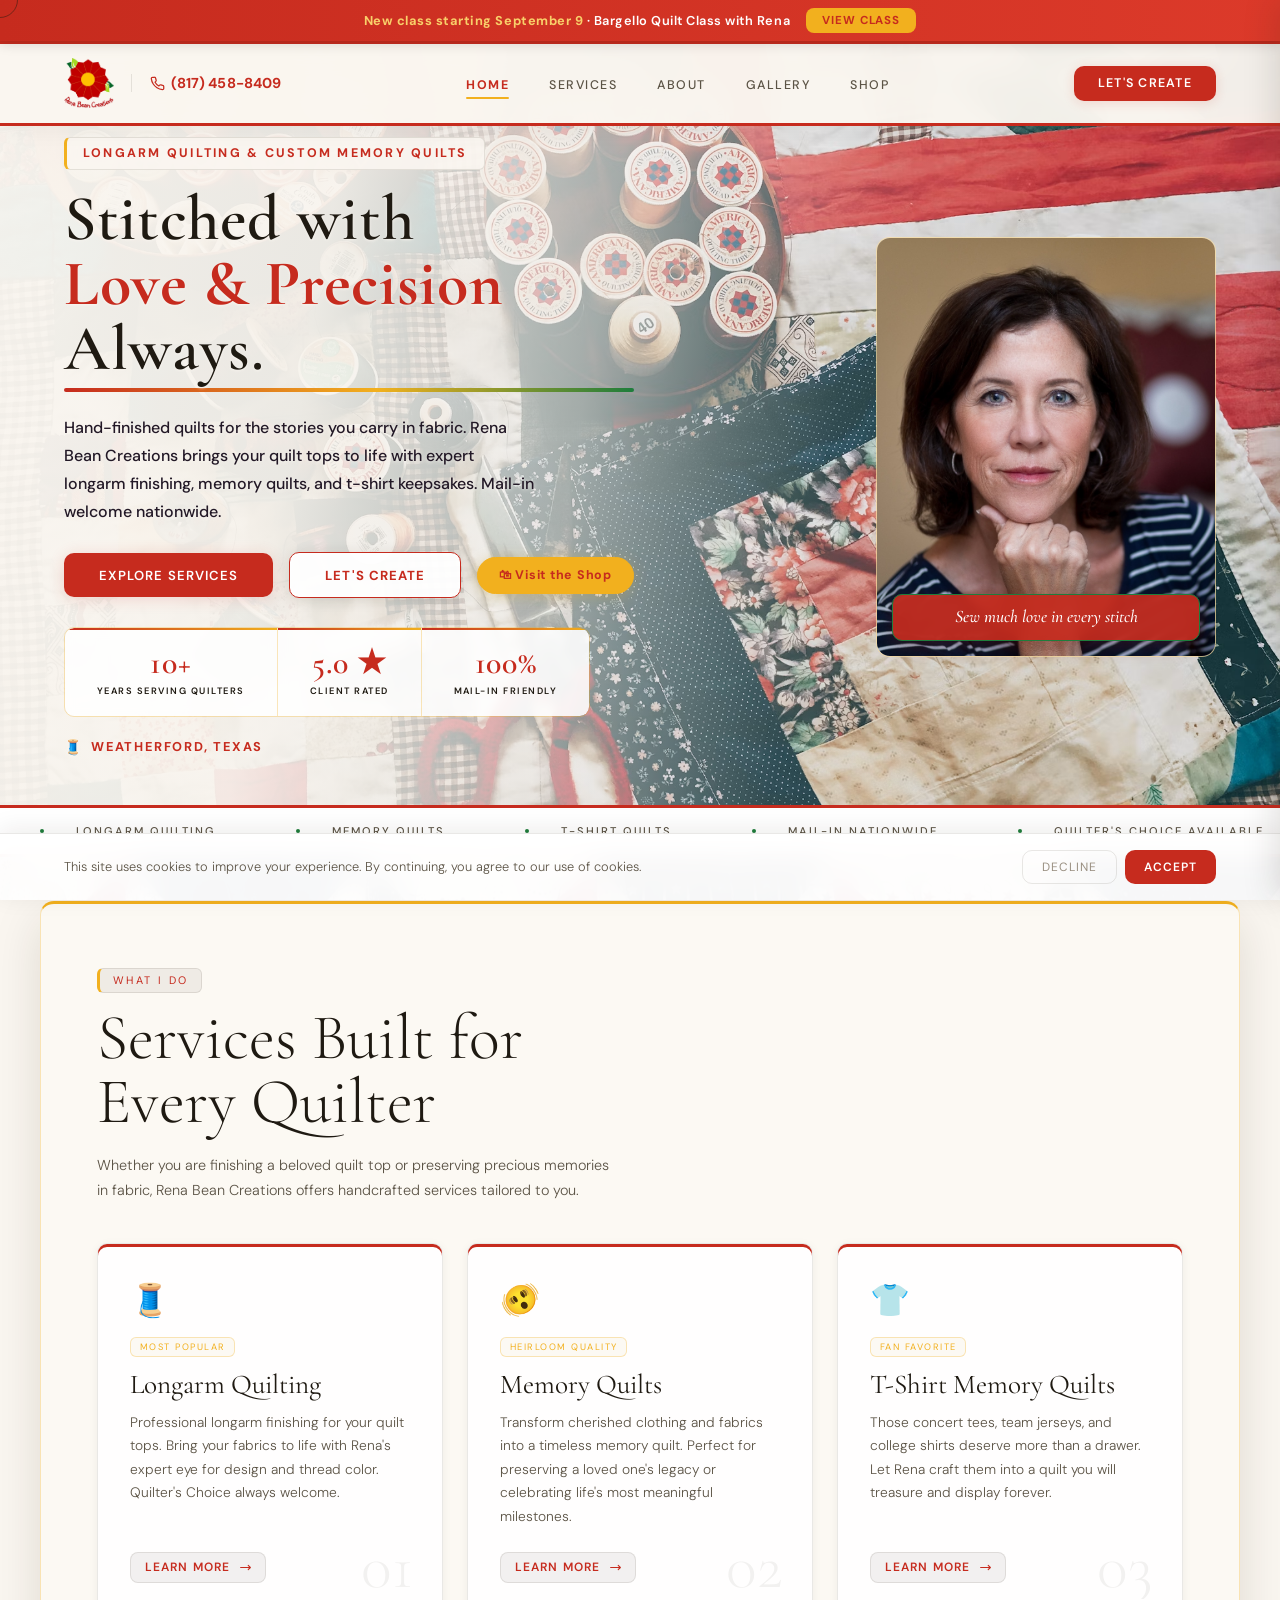
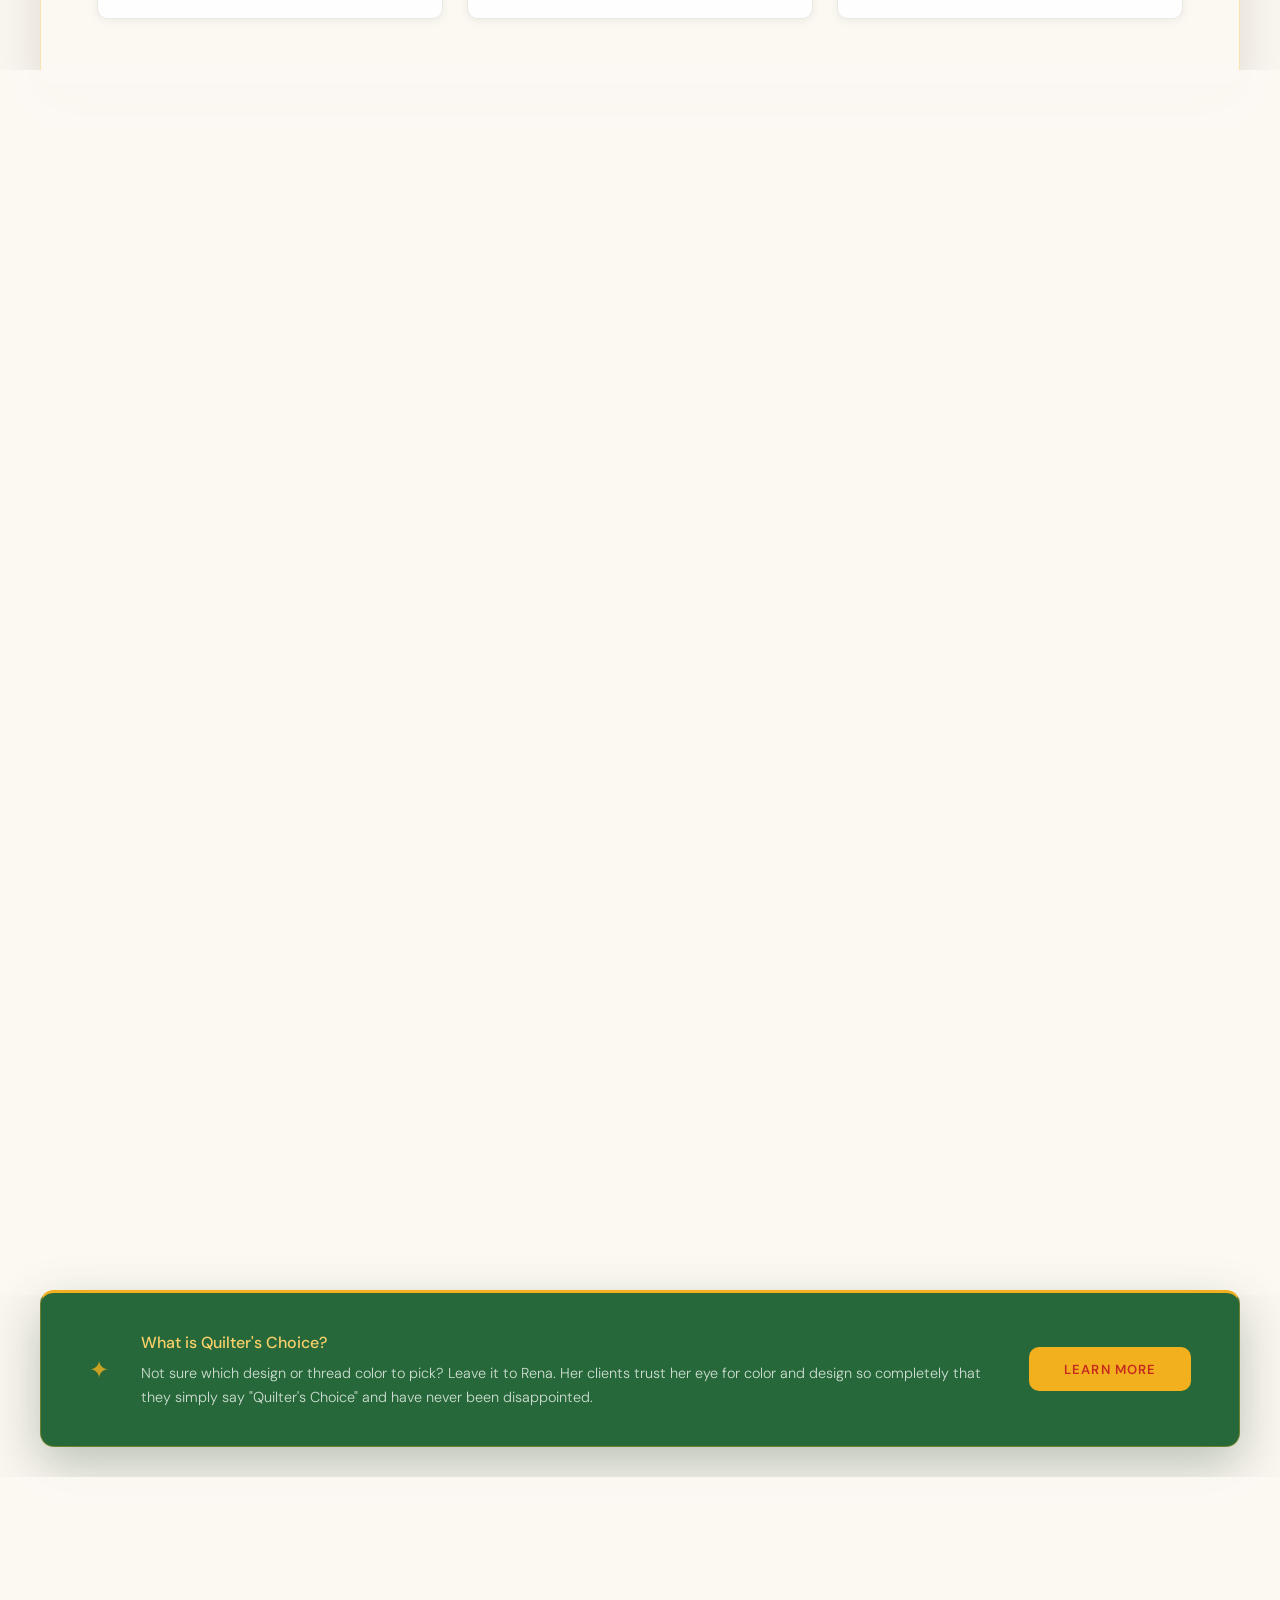
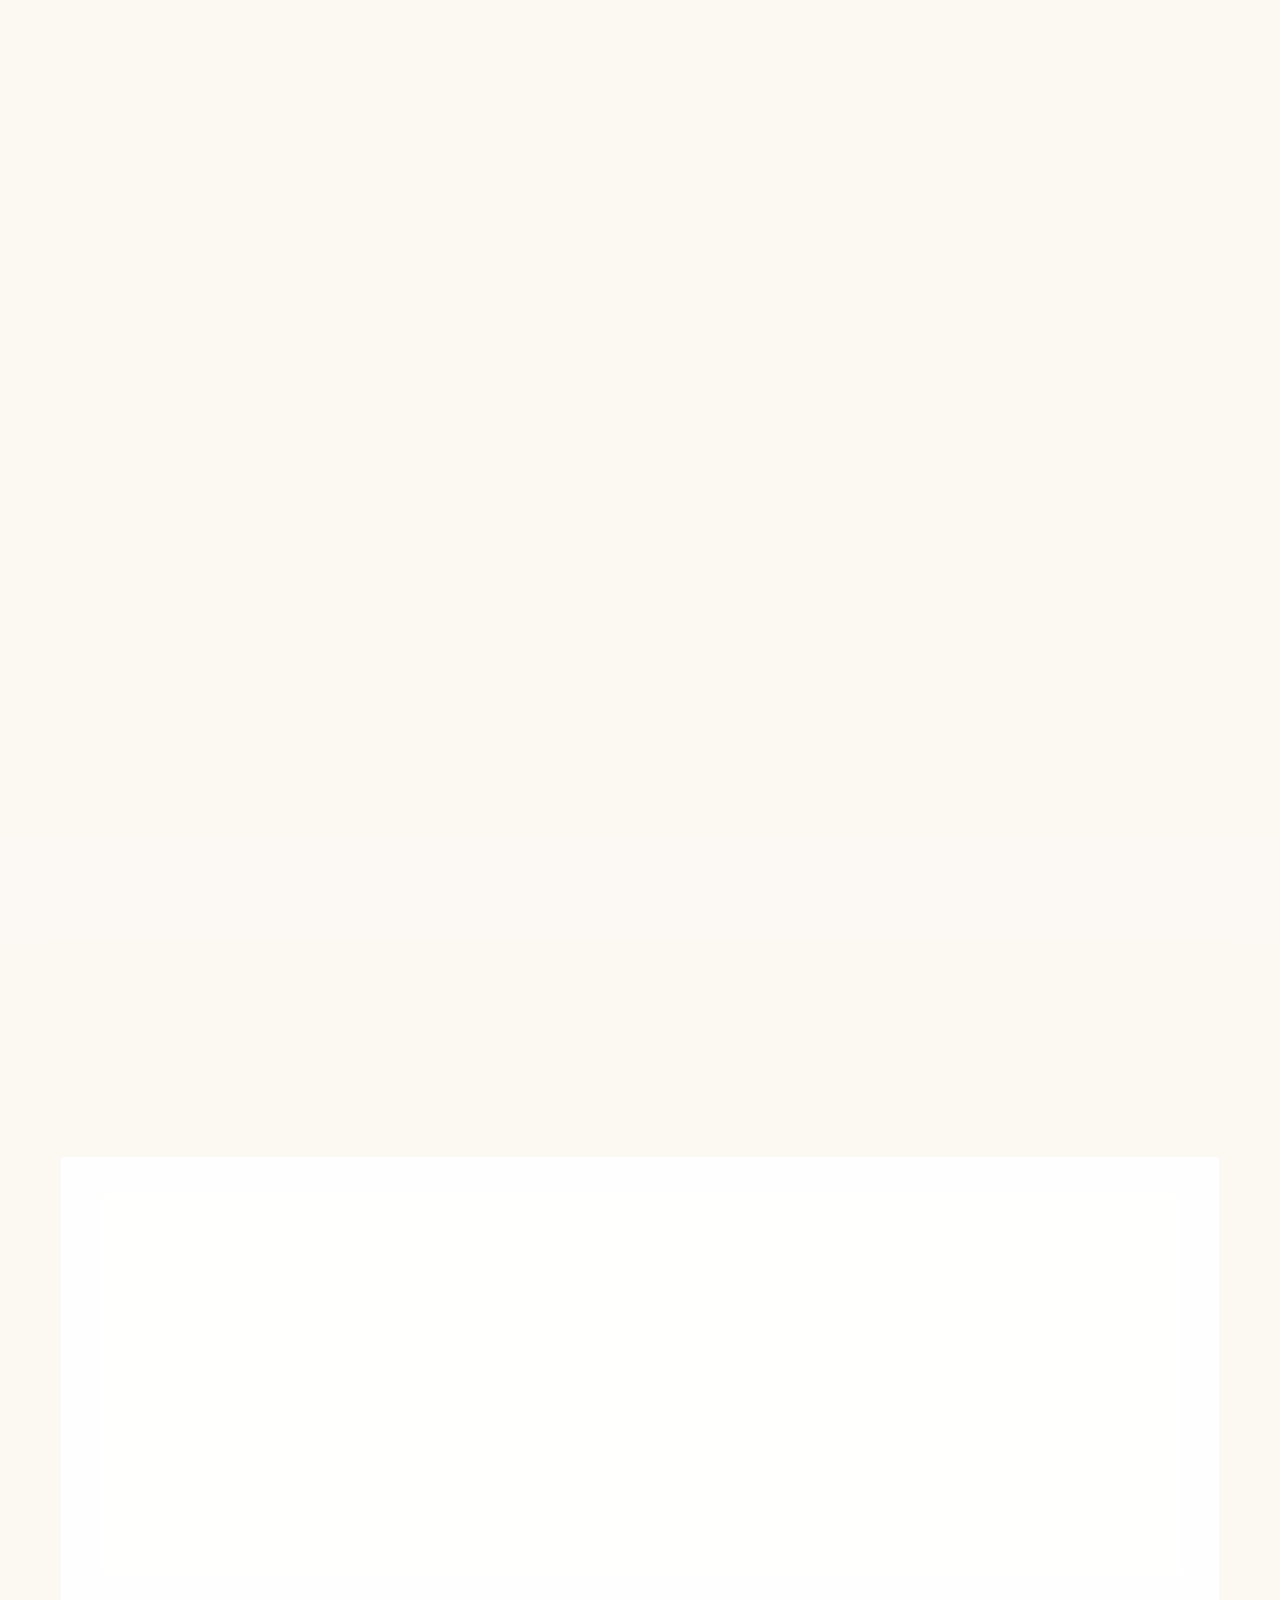
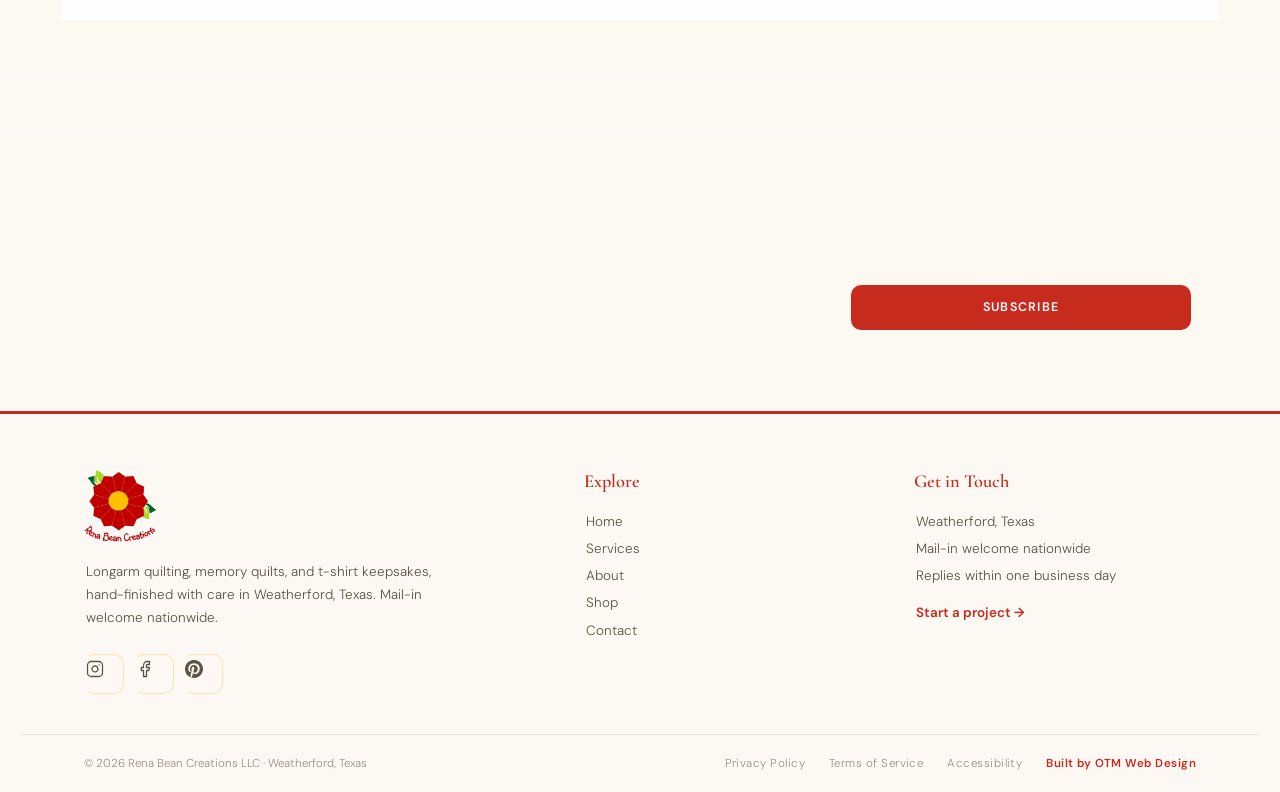
==== commit 545961c8: "Update index.html" ====
--- a/index.html
+++ b/index.html
@@ -86,7 +86,7 @@
 
   <!-- CLASS ANNOUNCEMENT BANNER -->
   <div id="class-banner">
-    <span class="cb-text"><strong>New class starting August 5</strong> &middot; Windy Days Quilt Class with Rena</span>
+    <span class="cb-text"><strong>New class starting September 9</strong> &middot; Bargello Quilt Class with Rena</span>
     <a href="#classes" class="cb-btn">View Class</a>
   </div>
 
@@ -149,6 +149,8 @@
         </div>
     </div>
   </div>
+
+  <main>
 
   <!-- HERO -->
   <section class="hero">
@@ -269,19 +271,19 @@
         <div class="class-card-flag">Next Up</div>
         <div class="class-card-body">
           <div class="class-card-head">
-            <h3>Windy Days Quilt Class</h3>
-            <span class="class-card-date">Starts August 5, 2026</span>
+            <h3>Bargello Quilt Class</h3>
+            <span class="class-card-date">Starts September 9, 2026</span>
           </div>
           <div class="class-meta">
             <div class="class-meta-item"><span class="class-meta-label">When</span>Wednesdays, 10am to 2pm, for 4 weeks</div>
             <div class="class-meta-item"><span class="class-meta-label">Where</span>Welcome Home Retreat Center</div>
             <div class="class-meta-item"><span class="class-meta-label">Cost</span>$40 for the full 4-week class</div>
           </div>
-          <p class="class-card-note">Bring your sewing machine and quilt supplies. You will have your own 8-foot work area with a comfortable chair, and coffee and tea are provided. Supplies are separate from the class fee.</p>
+          <p class="class-card-note">All you need for this class is a jelly roll. Bring it along with your sewing machine and quilt supplies. You will have your own 8-foot work area with a comfortable chair, and coffee and tea are provided. Fabric and supplies are separate from the class fee.</p>
           <div class="class-pattern">
             <div class="class-pattern-text">
-              <strong>The pattern comes to you</strong>
-              Rena will email the Windy Days pattern to everyone who signs up before the class begins. Print it out and bring it with you so you are ready on day one.
+              <strong>The pattern is included</strong>
+              Rena provides the Bargello pattern in class, so there is nothing to buy or print ahead of time. Just bring your machine and supplies.
             </div>
           </div>
           <div class="class-signup">
@@ -422,6 +424,8 @@
       </form>
     </div>
   </div>
+
+  </main>
 
   <!-- FOOTER -->
   <footer>
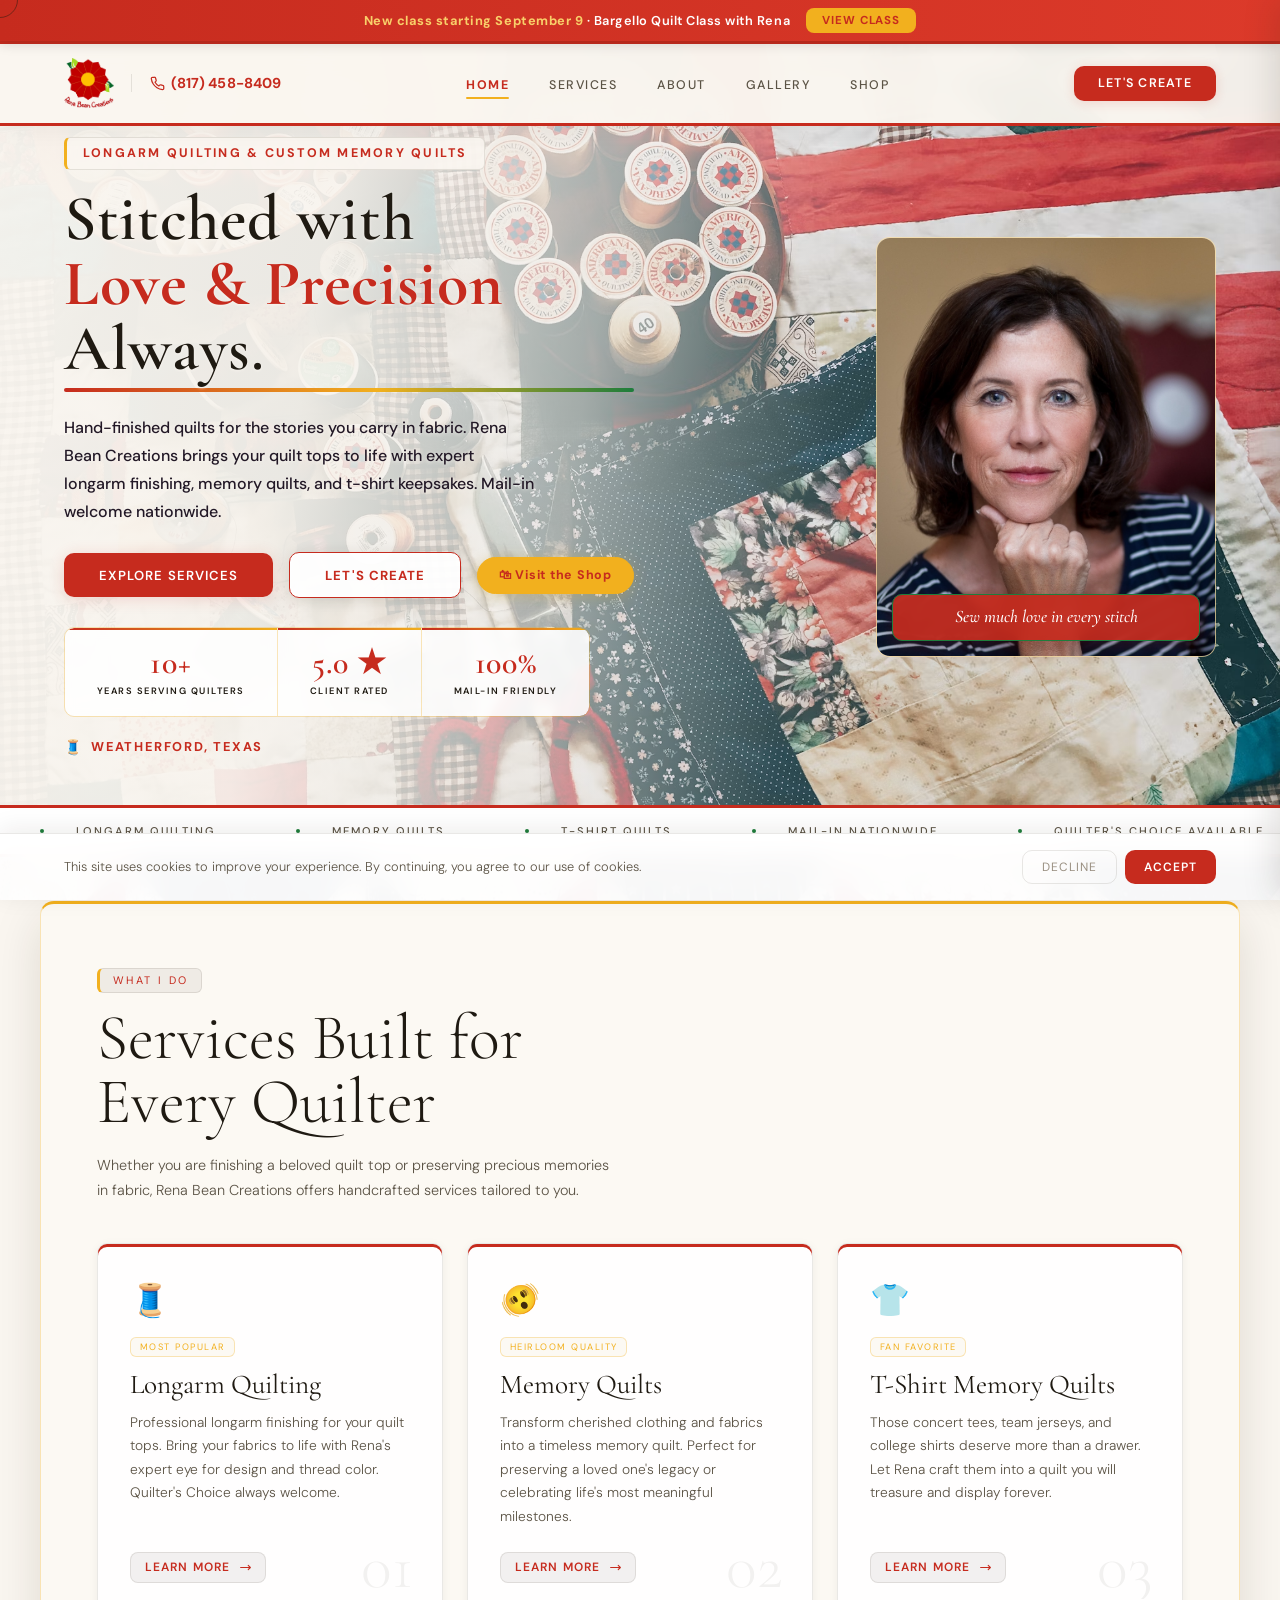
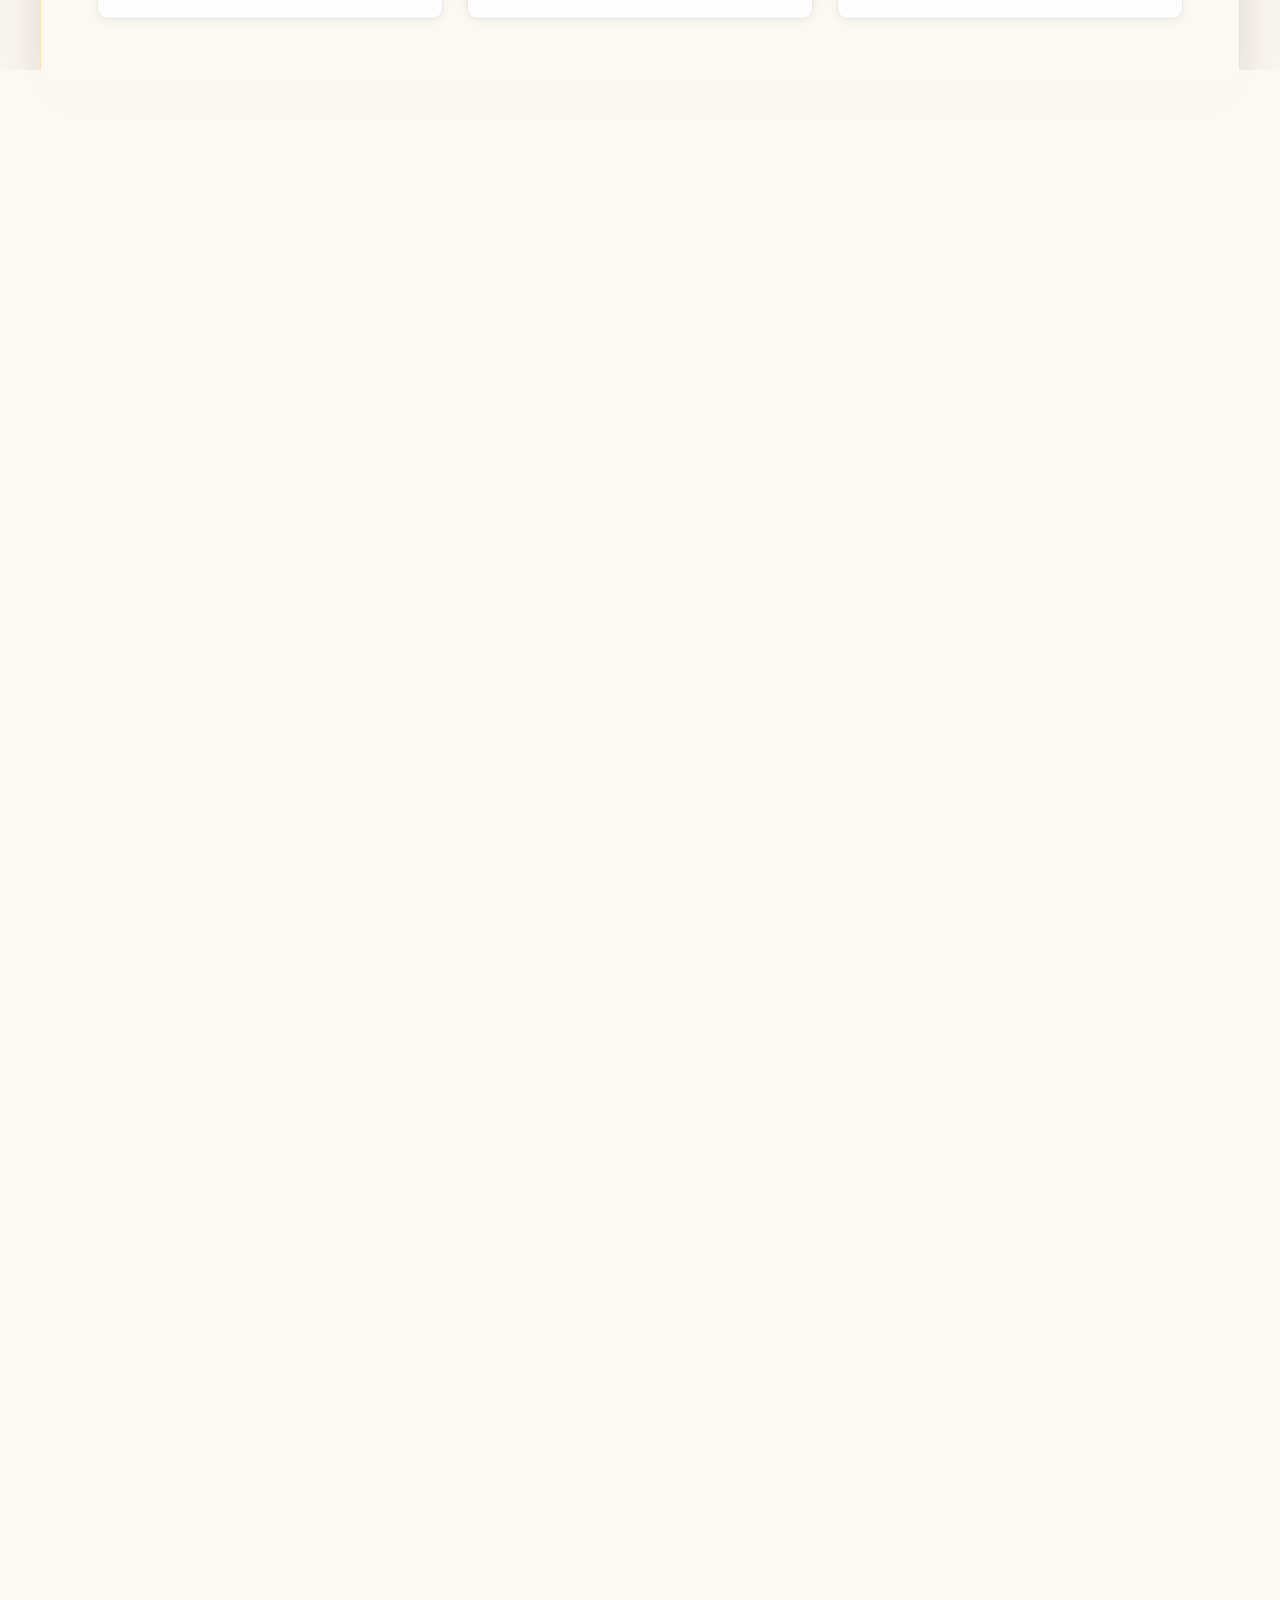
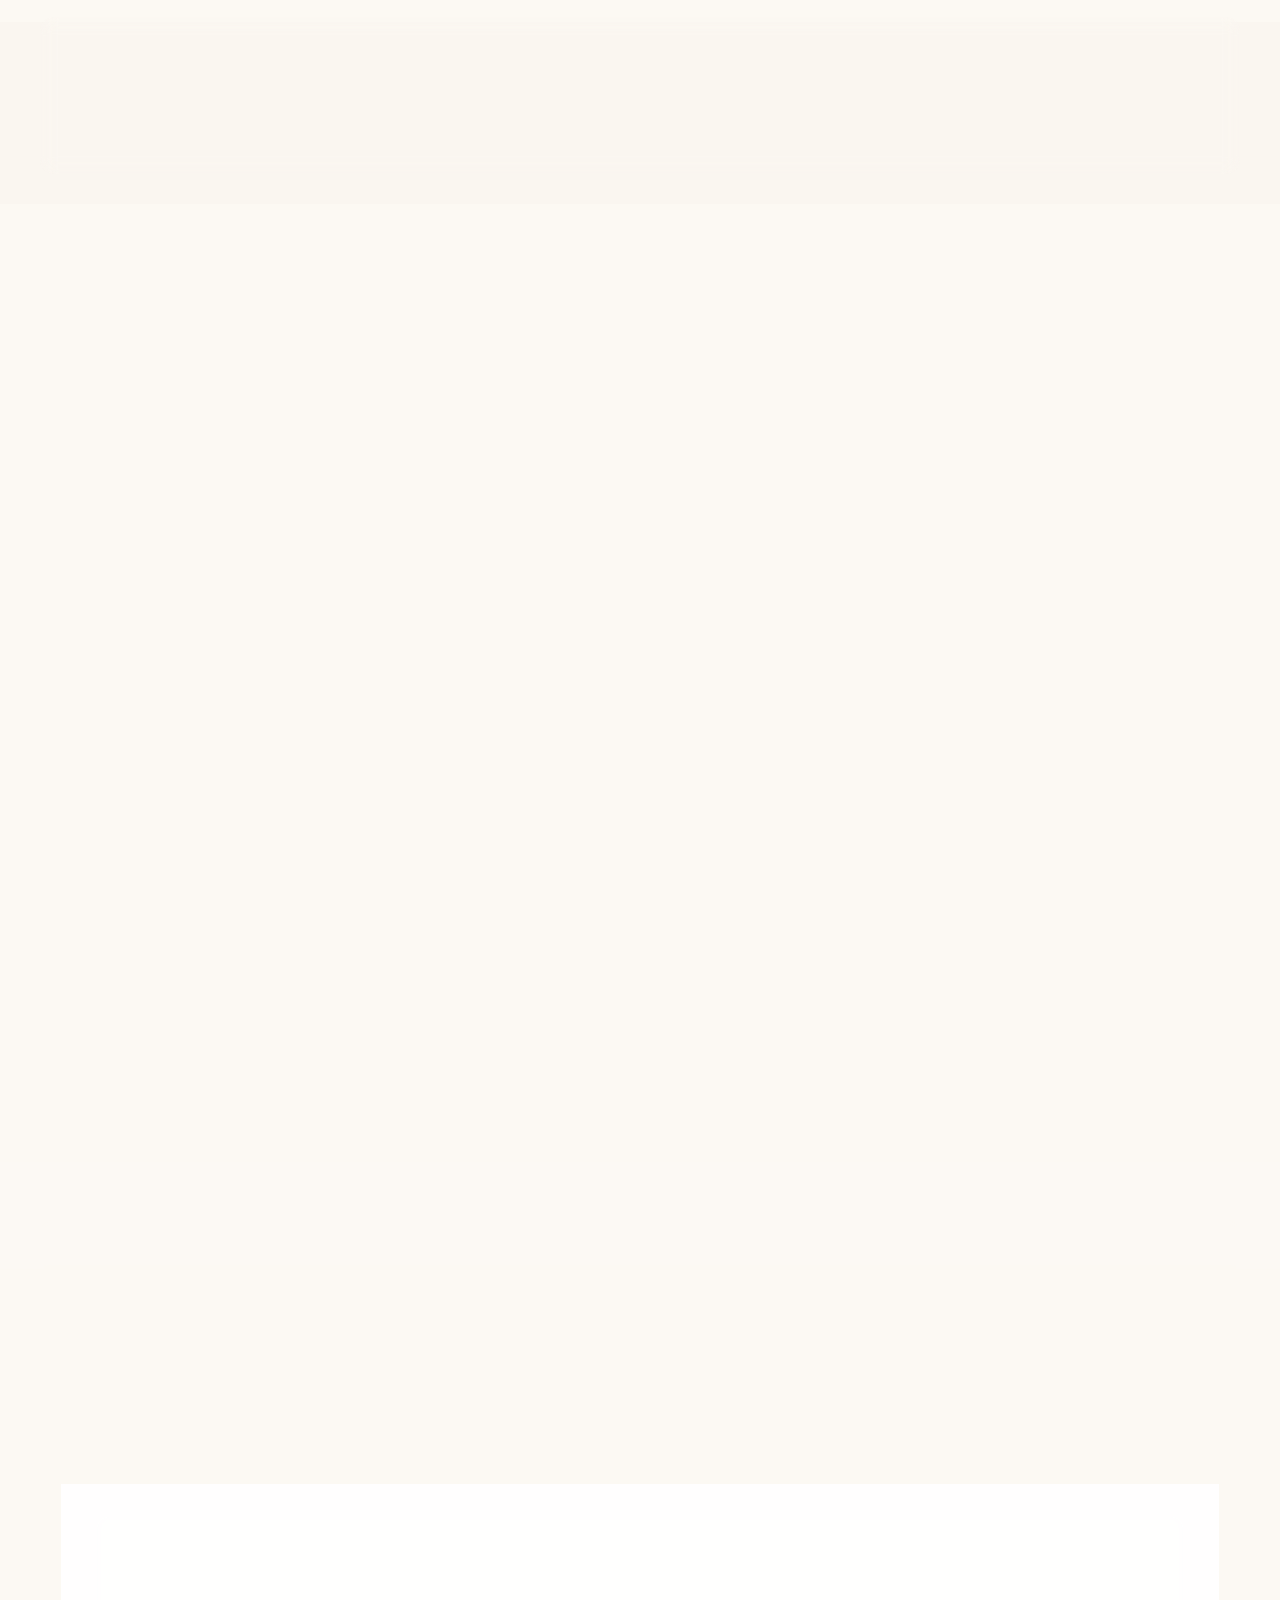
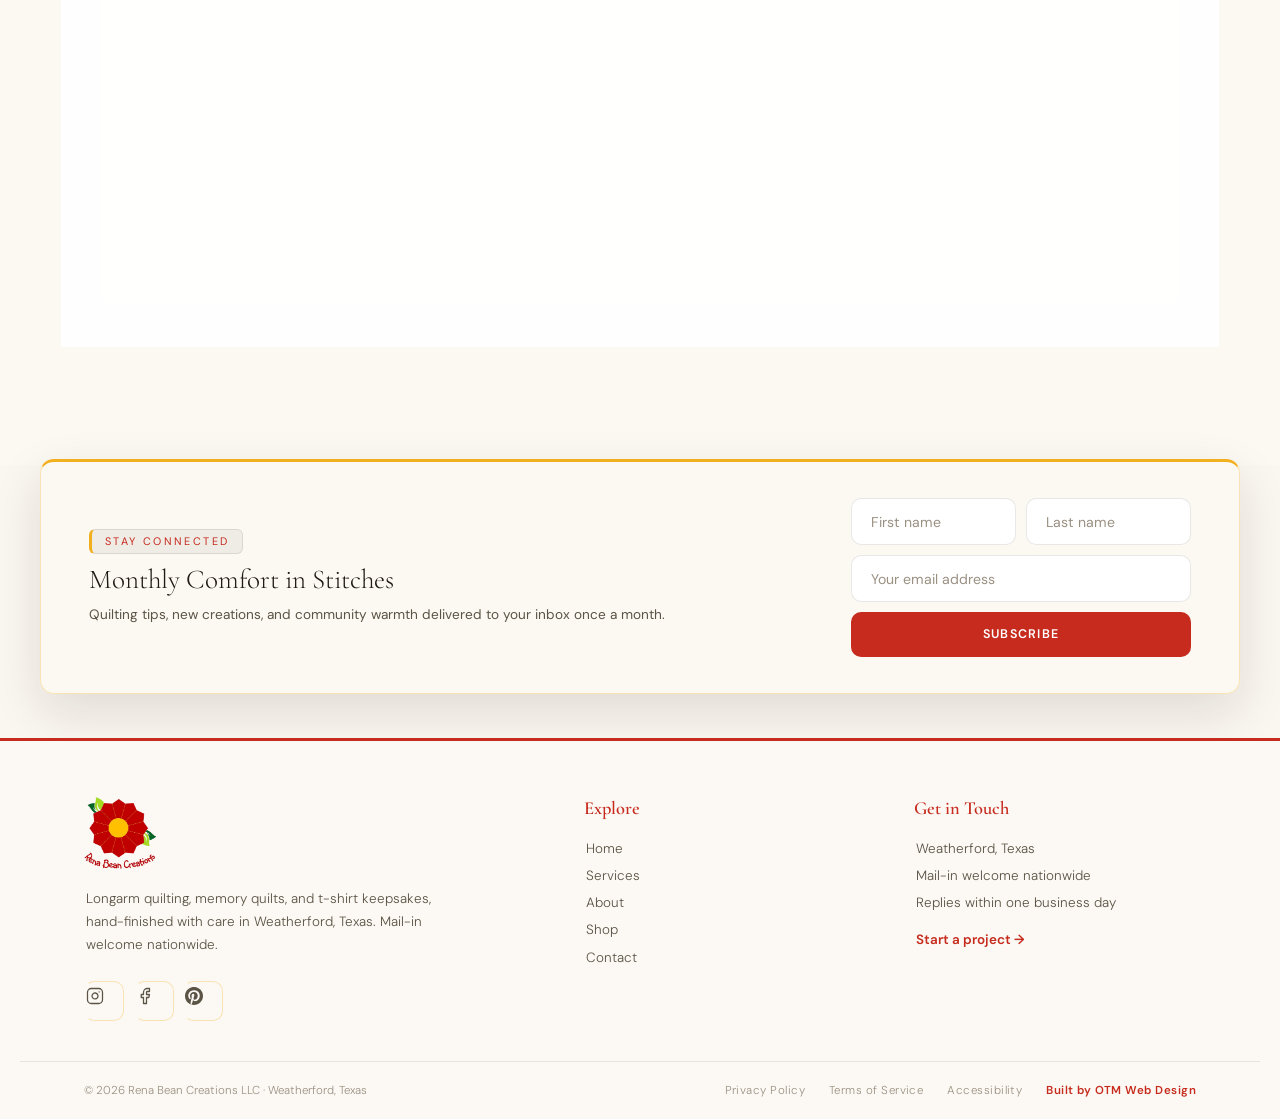
==== commit 1aa783fe: "added new class design and info" ====
--- a/index.html
+++ b/index.html
@@ -35,6 +35,10 @@
     .class-card { background: rgba(255,255,255,0.96); border: 1px solid var(--border); border-radius: 12px; overflow: hidden; box-shadow: inset 0 3px 0 var(--red), 0 2px 10px rgba(40,30,18,0.06); transition: transform 0.3s, box-shadow 0.3s, border-color 0.3s; }
     .class-card:hover { transform: translateY(-3px); box-shadow: inset 0 3px 0 var(--red), inset 3px 0 0 var(--green), 0 14px 34px rgba(40,30,18,0.16); border-color: var(--green); }
     .class-card-featured { box-shadow: inset 0 4px 0 var(--yellow), 0 6px 20px rgba(40,30,18,0.1); border-color: var(--border-gold); }
+    .class-photo { width: 260px; max-width: 100%; aspect-ratio: 1 / 1; overflow: hidden; border: 1px solid var(--border); border-radius: 10px; background: rgba(40,30,18,0.06); margin: 0 0 1.4rem 0; box-shadow: 0 2px 10px rgba(40,30,18,0.08); }
+    .class-photo img { width: 100%; height: 100%; object-fit: cover; display: block; }
+    .class-photo.no-img { display: none; }
+    @media (max-width: 700px) { .class-photo { width: 100%; max-width: 300px; margin-left: auto; margin-right: auto; } }
     .class-card-flag { display: inline-block; background: var(--green); color: #fff; font-size: 0.6rem; letter-spacing: 0.18em; text-transform: uppercase; font-weight: 700; padding: 0.3rem 1rem; border-radius: 0 0 8px 0; }
     .class-card-body { padding: 1.4rem 2rem 2rem; }
     .class-card-head { display: flex; align-items: baseline; justify-content: space-between; gap: 1rem; flex-wrap: wrap; margin-bottom: 1.2rem; }
@@ -274,12 +278,15 @@
             <h3>Bargello Quilt Class</h3>
             <span class="class-card-date">Starts September 9, 2026</span>
           </div>
+          <div class="class-photo">
+            <img src="assets/bargello.jpg" alt="Bargello table runner made in Rena's quilt class" loading="lazy" decoding="async" onerror="this.parentElement.classList.add('no-img')">
+          </div>
           <div class="class-meta">
             <div class="class-meta-item"><span class="class-meta-label">When</span>Wednesdays, 10am to 2pm, for 4 weeks</div>
-            <div class="class-meta-item"><span class="class-meta-label">Where</span>Welcome Home Retreat Center</div>
+            <div class="class-meta-item"><span class="class-meta-label">Where</span>Welcome Home Retreat Center<br>120 Shanes Lane, Weatherford</div>
             <div class="class-meta-item"><span class="class-meta-label">Cost</span>$40 for the full 4-week class</div>
           </div>
-          <p class="class-card-note">All you need for this class is a jelly roll. Bring it along with your sewing machine and quilt supplies. You will have your own 8-foot work area with a comfortable chair, and coffee and tea are provided. Fabric and supplies are separate from the class fee.</p>
+          <p class="class-card-note">Over four weeks you will make a beautiful Bargello table runner or placemat set. All you need for this class is a jelly roll. Bring it along with your sewing machine and quilt supplies. You will have your own 8-foot work area with a comfortable chair, and coffee and tea are provided. Fabric and supplies are separate from the class fee.</p>
           <div class="class-pattern">
             <div class="class-pattern-text">
               <strong>The pattern is included</strong>
@@ -292,6 +299,7 @@
               <input type="text" name="first_name" placeholder="First name" required>
               <input type="text" name="last_name" placeholder="Last name" required>
               <input type="email" name="email" placeholder="Email address" required>
+              <input type="text" name="_gotcha" class="hp-field" tabindex="-1" autocomplete="off" aria-hidden="true">
               <input type="hidden" name="_subject" value="New class spot request from Rena Bean Creations site">
               <input type="hidden" name="signup_type" value="Class Reservation">
               <button type="submit">Reserve Your Spot</button>
@@ -418,6 +426,7 @@
           <input type="text" name="last_name" placeholder="Last name" required>
         </div>
         <input type="email" name="email" placeholder="Your email address" required>
+        <input type="text" name="_gotcha" class="hp-field" tabindex="-1" autocomplete="off" aria-hidden="true">
         <input type="hidden" name="_subject" value="New newsletter signup from Rena Bean Creations site">
         <input type="hidden" name="signup_type" value="Newsletter">
         <button type="submit">Subscribe</button>
--- a/style.css
+++ b/style.css
@@ -710,6 +710,9 @@
 }
 
 
+/* HONEYPOT SPAM TRAP -- hidden from people, filled by bots, rejected by Formspree */
+.hp-field { position: absolute; left: -9999px; width: 1px; height: 1px; opacity: 0; pointer-events: none; }
+
 /* OTM FOOTER CREDIT -- always brand contrast, never muted gray */
 .footer-bottom-links a[href*="otm-designs"] { color: var(--red); font-weight: 600; }
 .footer-bottom-links a[href*="otm-designs"]:hover { color: var(--red-light); }
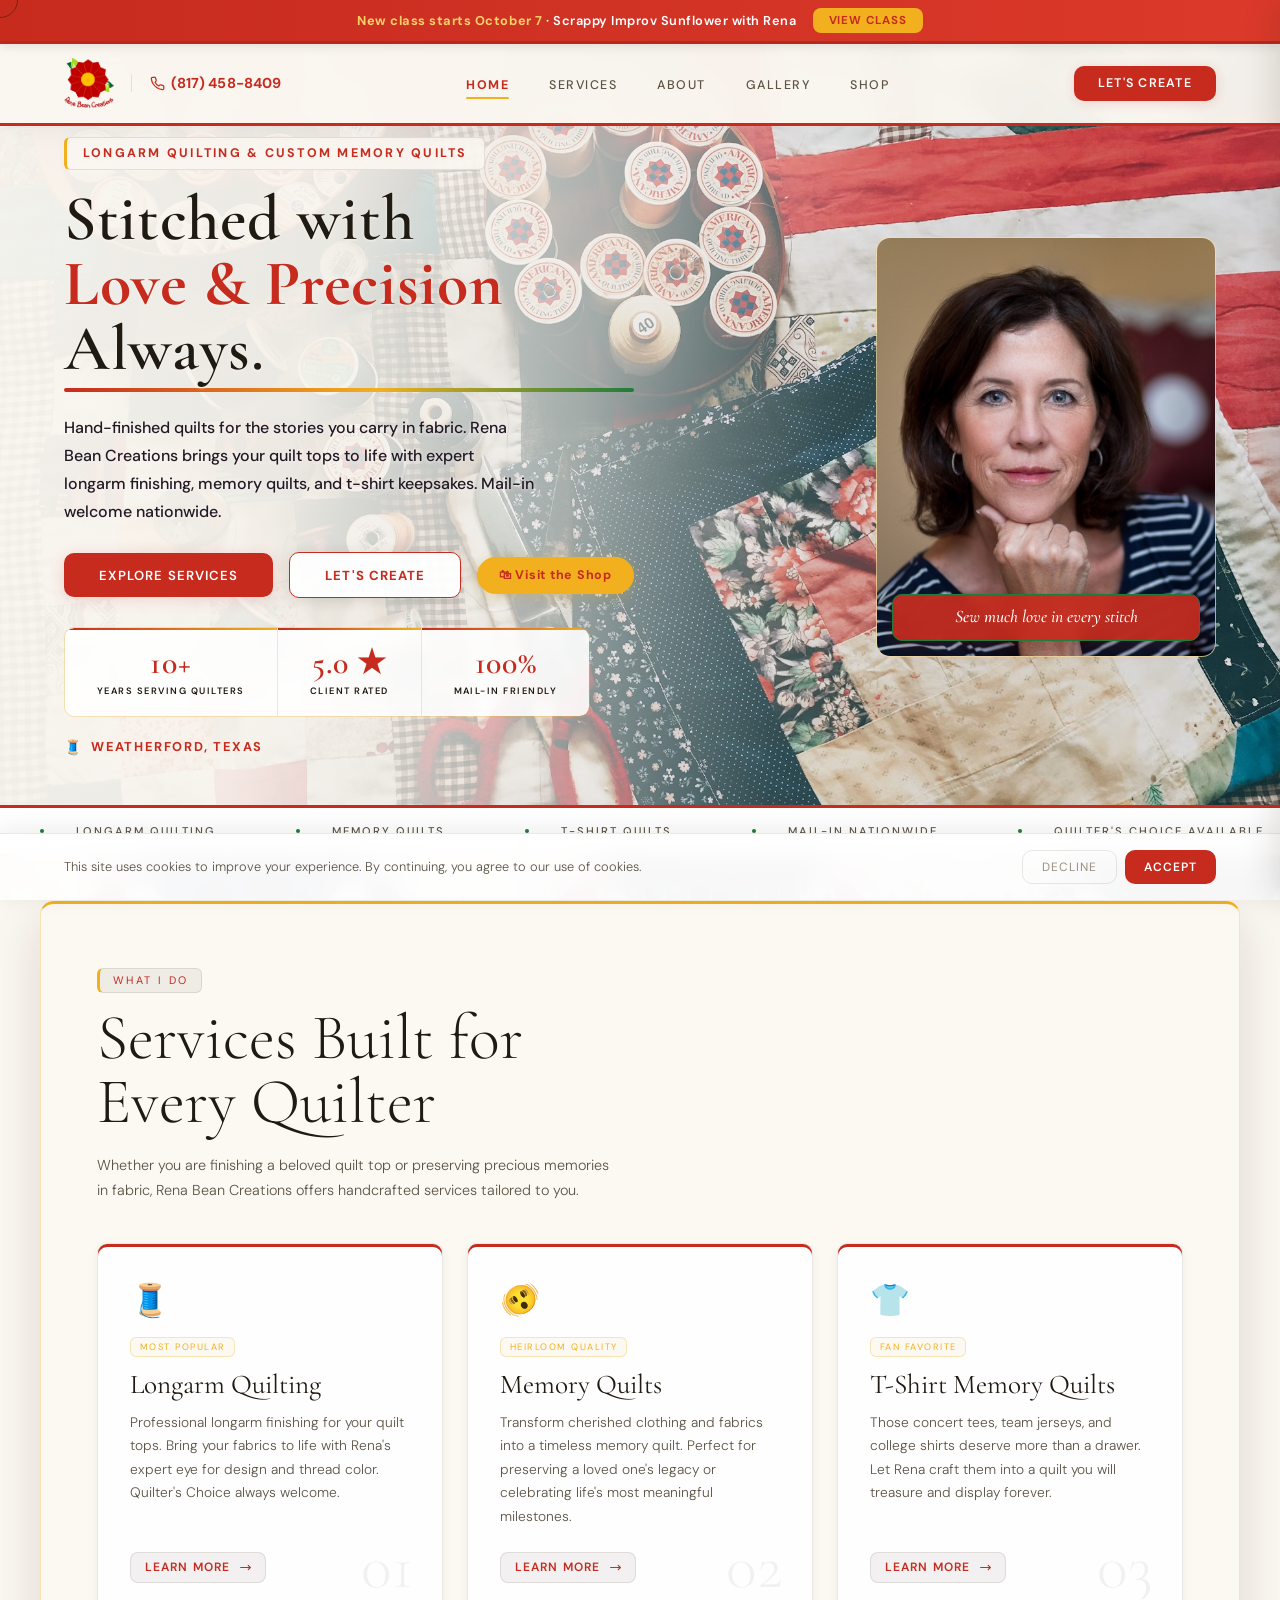
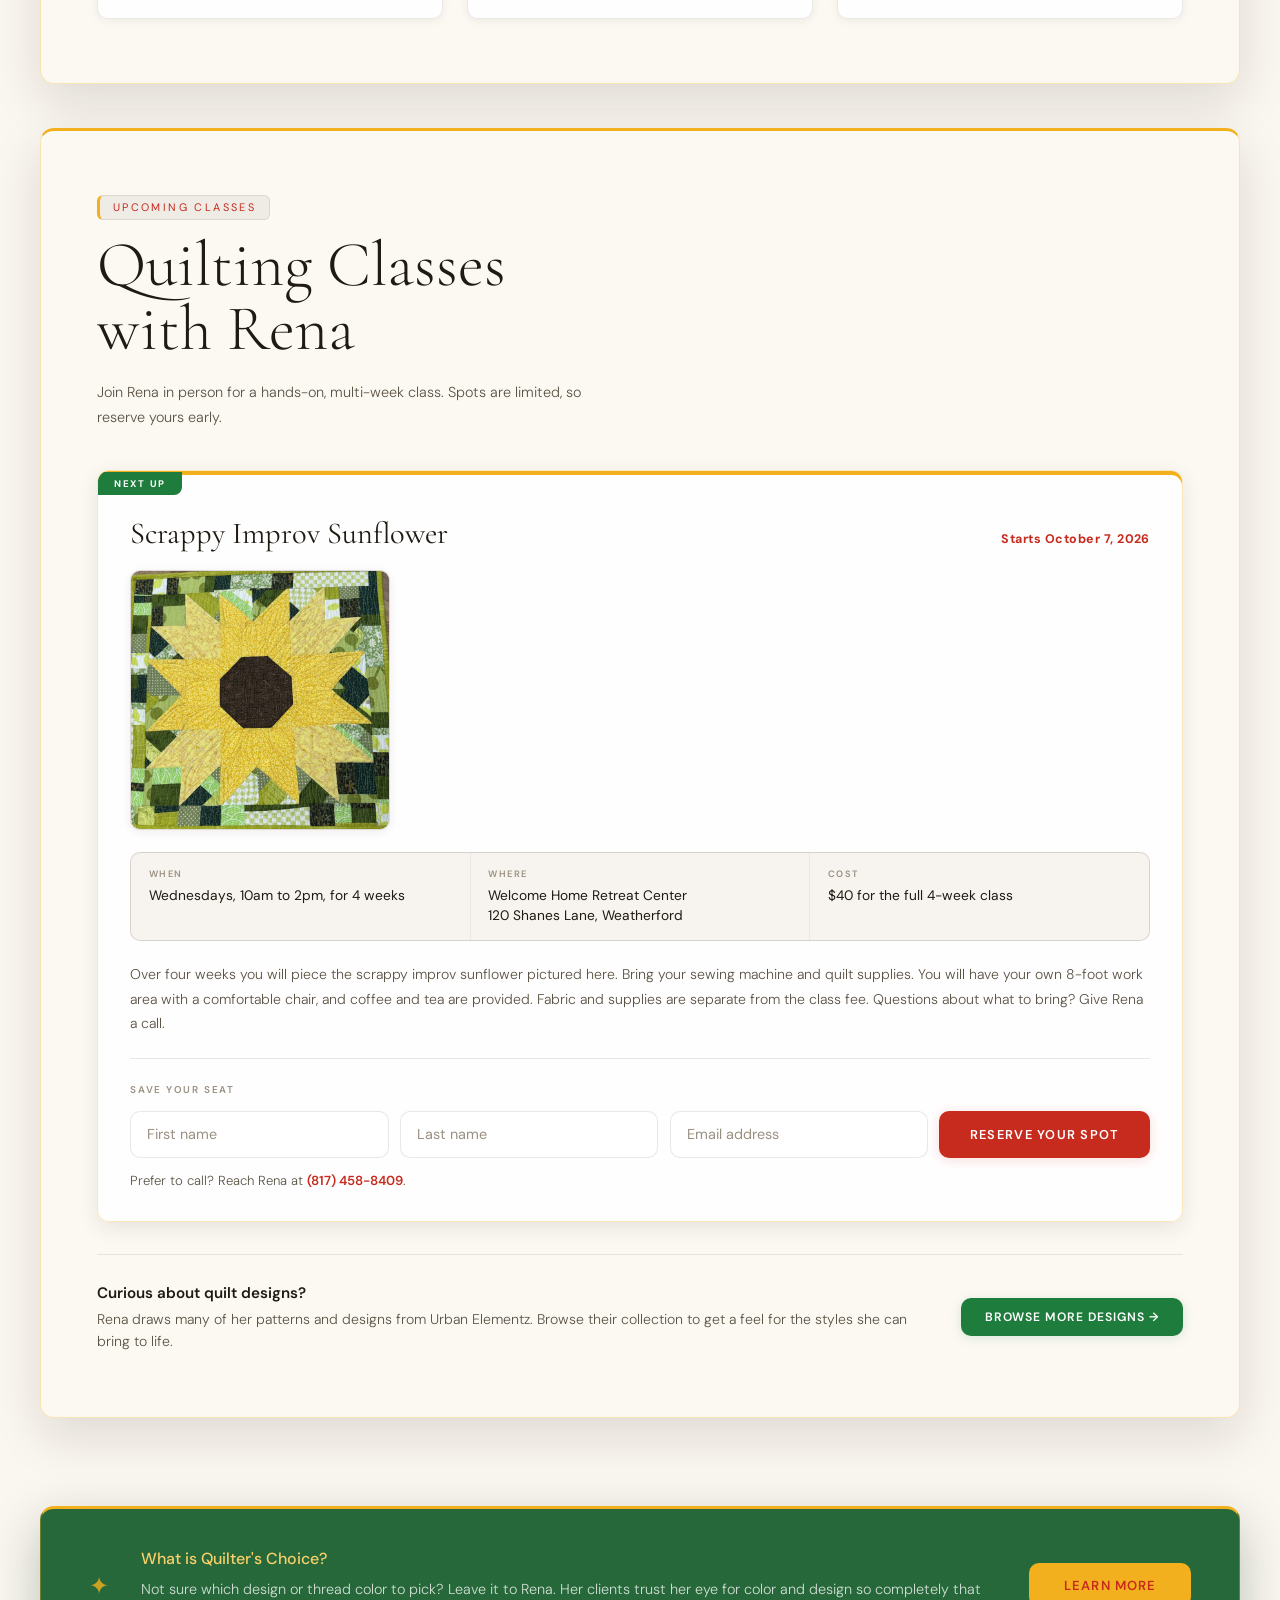
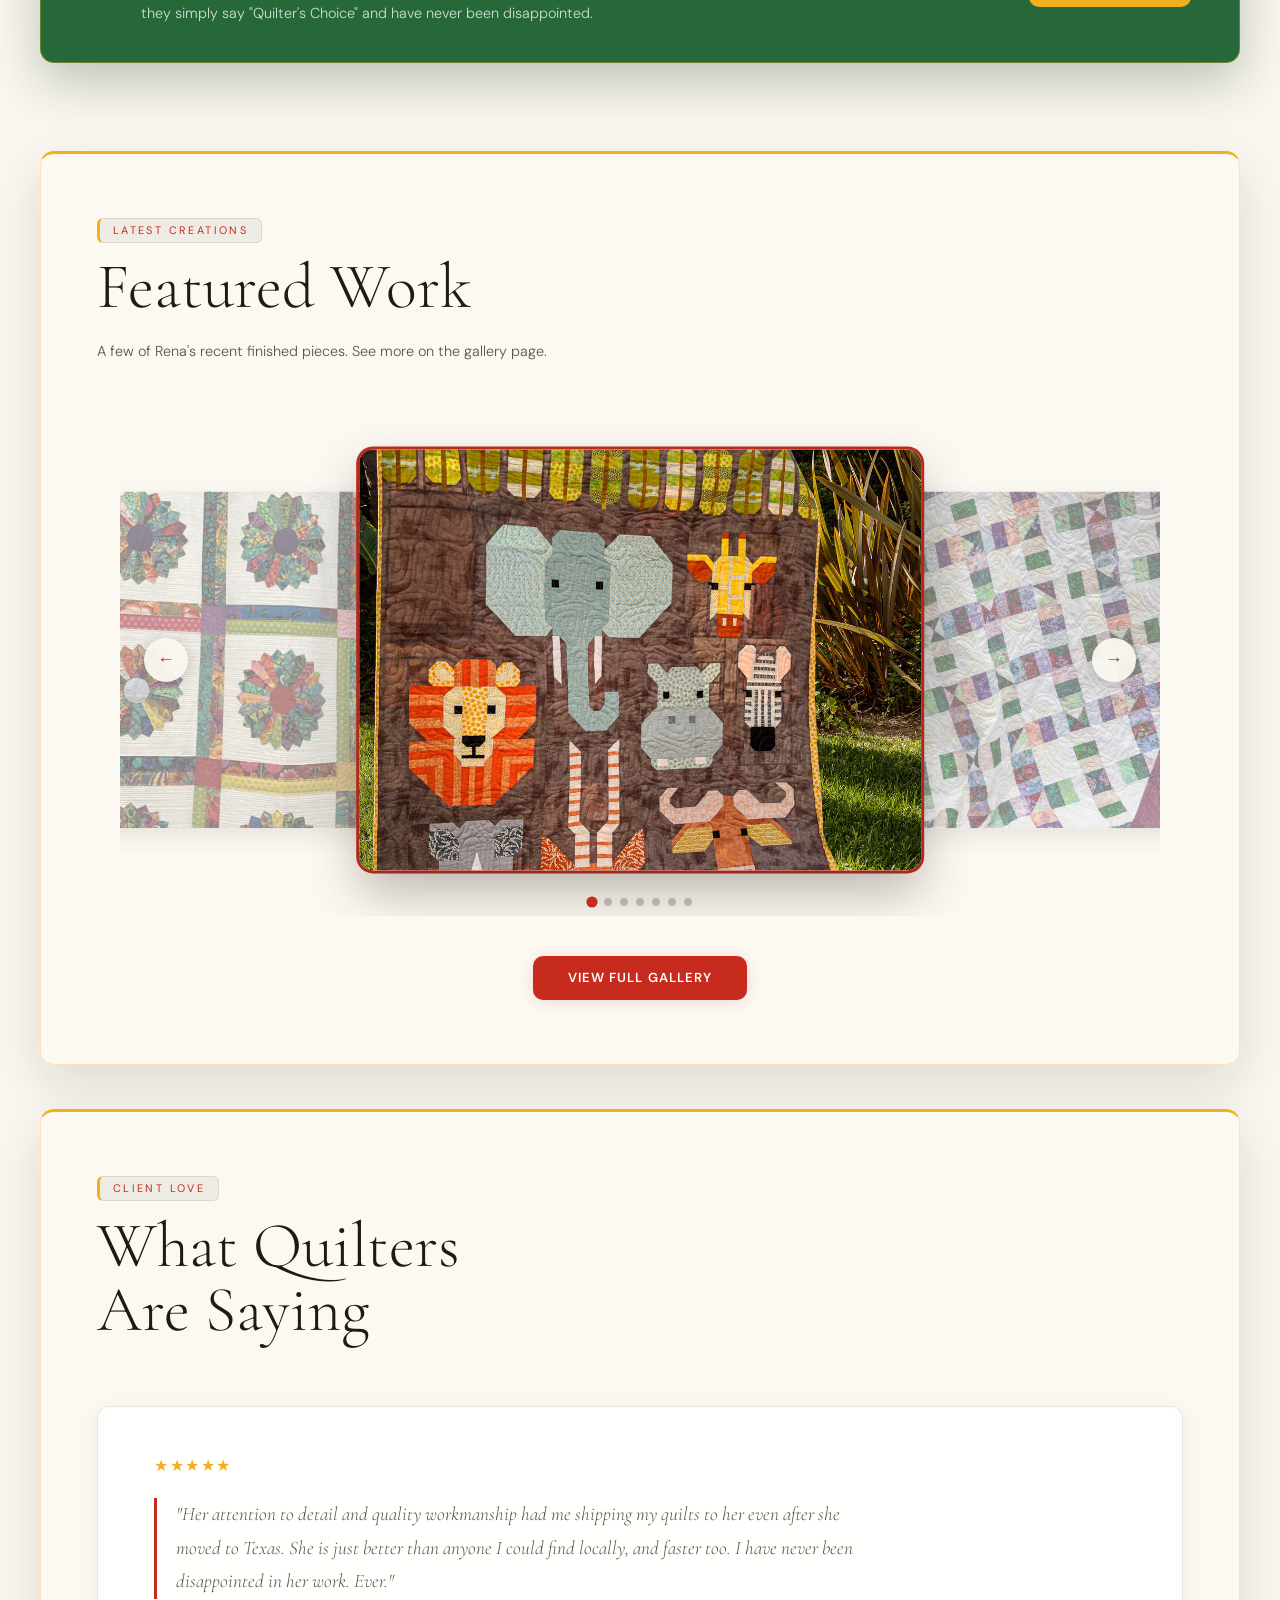
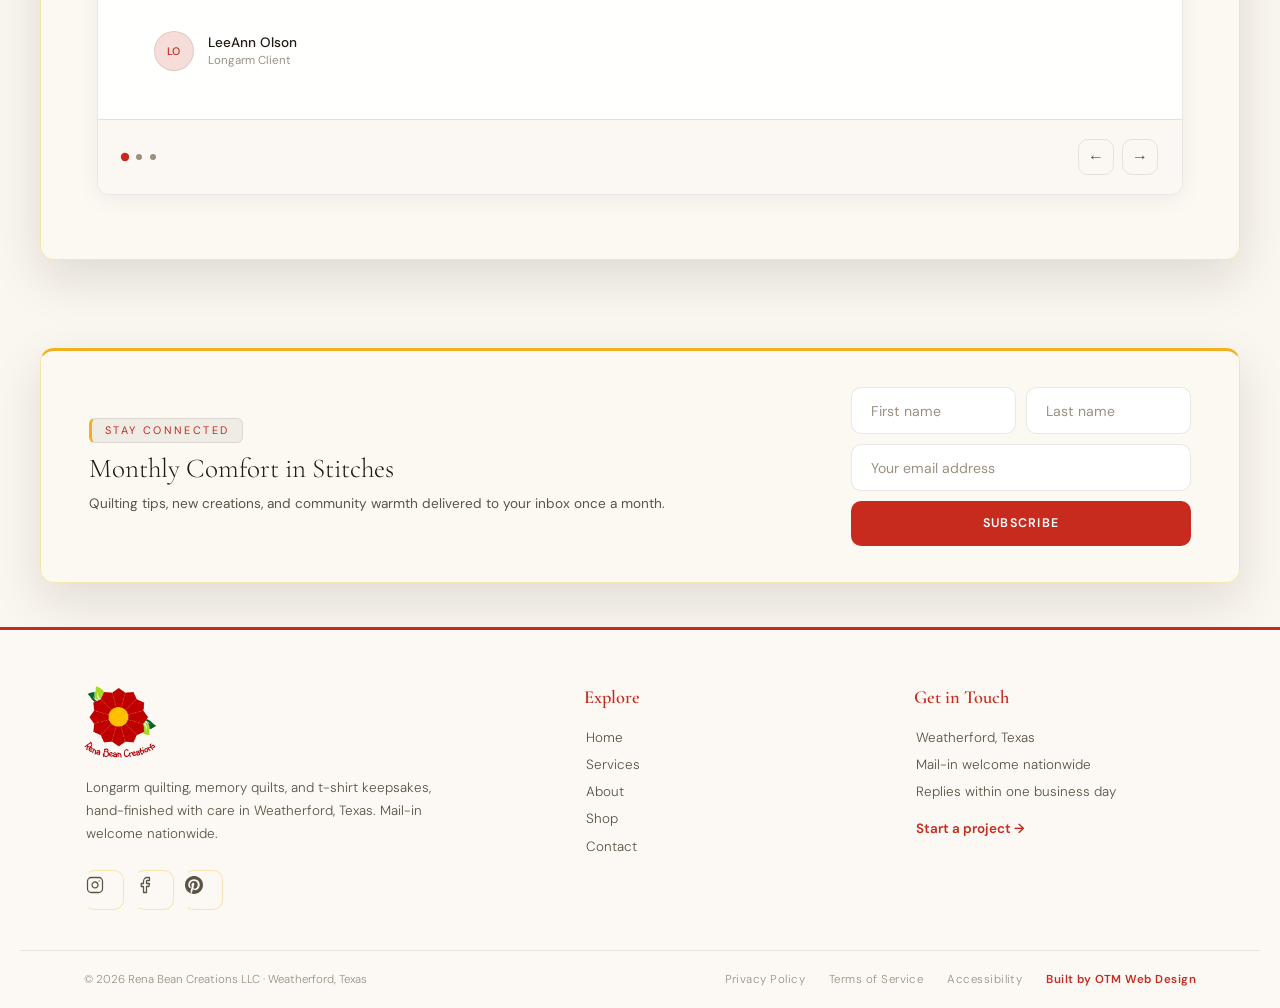
==== commit a4311a11: "New Class Oct" ====
--- a/index.html
+++ b/index.html
@@ -90,7 +90,7 @@
 
   <!-- CLASS ANNOUNCEMENT BANNER -->
   <div id="class-banner">
-    <span class="cb-text"><strong>New class starting September 9</strong> &middot; Bargello Quilt Class with Rena</span>
+    <span class="cb-text"><strong>New class starts October 7</strong> &middot; Scrappy Improv Sunflower with Rena</span>
     <a href="#classes" class="cb-btn">View Class</a>
   </div>
 
@@ -275,24 +275,18 @@
         <div class="class-card-flag">Next Up</div>
         <div class="class-card-body">
           <div class="class-card-head">
-            <h3>Bargello Quilt Class</h3>
-            <span class="class-card-date">Starts September 9, 2026</span>
+            <h3>Scrappy Improv Sunflower</h3>
+            <span class="class-card-date">Starts October 7, 2026</span>
           </div>
           <div class="class-photo">
-            <img src="assets/bargello.jpg" alt="Bargello table runner made in Rena's quilt class" loading="lazy" decoding="async" onerror="this.parentElement.classList.add('no-img')">
+            <img src="assets/sunflower.jpg" alt="Scrappy improv sunflower quilt with a yellow star flower on a pieced green background" width="800" height="800" loading="lazy" decoding="async" onerror="this.parentElement.classList.add('no-img')">
           </div>
           <div class="class-meta">
             <div class="class-meta-item"><span class="class-meta-label">When</span>Wednesdays, 10am to 2pm, for 4 weeks</div>
             <div class="class-meta-item"><span class="class-meta-label">Where</span>Welcome Home Retreat Center<br>120 Shanes Lane, Weatherford</div>
             <div class="class-meta-item"><span class="class-meta-label">Cost</span>$40 for the full 4-week class</div>
           </div>
-          <p class="class-card-note">Over four weeks you will make a beautiful Bargello table runner or placemat set. All you need for this class is a jelly roll. Bring it along with your sewing machine and quilt supplies. You will have your own 8-foot work area with a comfortable chair, and coffee and tea are provided. Fabric and supplies are separate from the class fee.</p>
-          <div class="class-pattern">
-            <div class="class-pattern-text">
-              <strong>The pattern is included</strong>
-              Rena provides the Bargello pattern in class, so there is nothing to buy or print ahead of time. Just bring your machine and supplies.
-            </div>
-          </div>
+          <p class="class-card-note">Over four weeks you will piece the scrappy improv sunflower pictured here. Bring your sewing machine and quilt supplies. You will have your own 8-foot work area with a comfortable chair, and coffee and tea are provided. Fabric and supplies are separate from the class fee. Questions about what to bring? Give Rena a call.</p>
           <div class="class-signup">
             <div class="class-signup-label">Save Your Seat</div>
             <form class="class-form" id="reserveForm" action="https://formspree.io/f/xykakgzj" method="POST" onsubmit="submitWaitlist(event)">
@@ -335,7 +329,7 @@
   <section id="work">
     <div class="section-label reveal">Latest Creations</div>
     <h2 class="section-title reveal reveal-delay-1">Featured Work</h2>
-    <p class="section-sub reveal reveal-delay-2">A few of Rena's recent finished pieces. See the full gallery on the services page.</p>
+    <p class="section-sub reveal reveal-delay-2">A few of Rena's recent finished pieces. See more on the gallery page.</p>
 
     <div class="feature-carousel reveal reveal-delay-2">
       <div class="feature-track" id="featureTrack">
